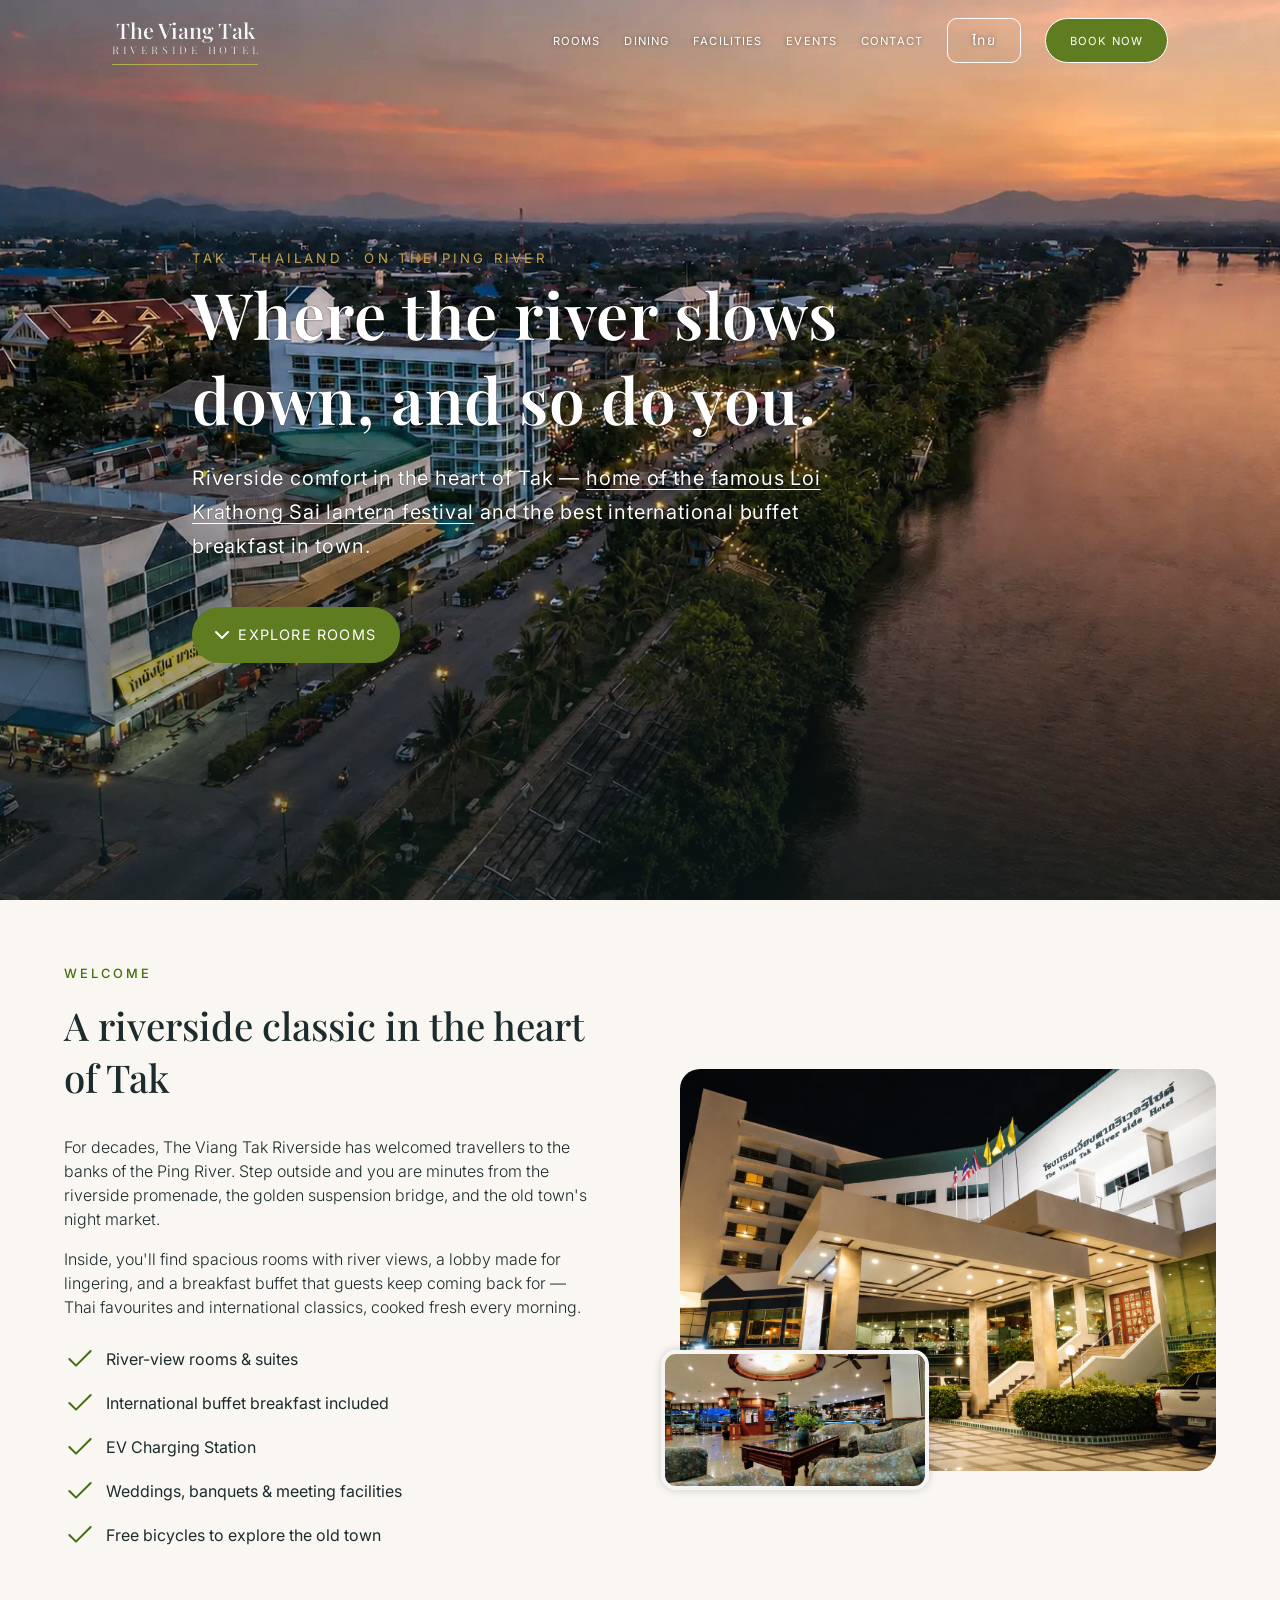
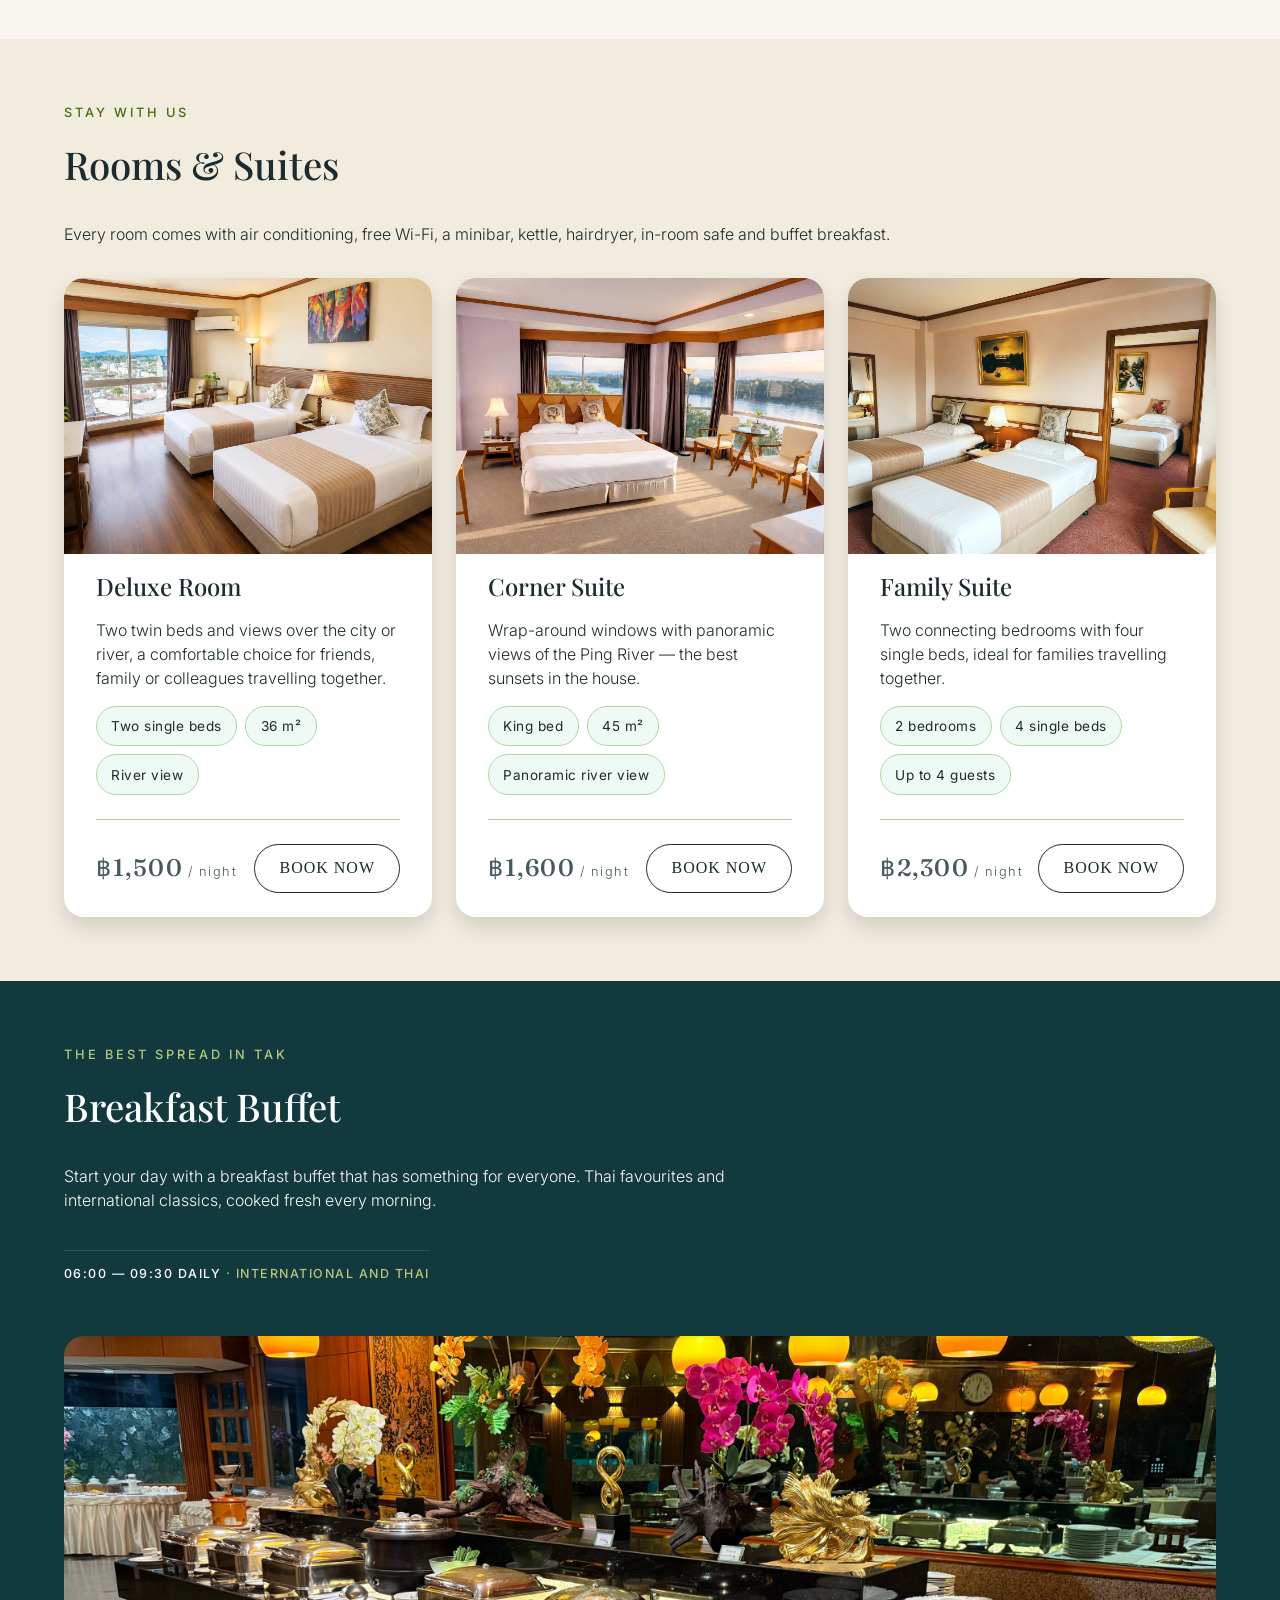
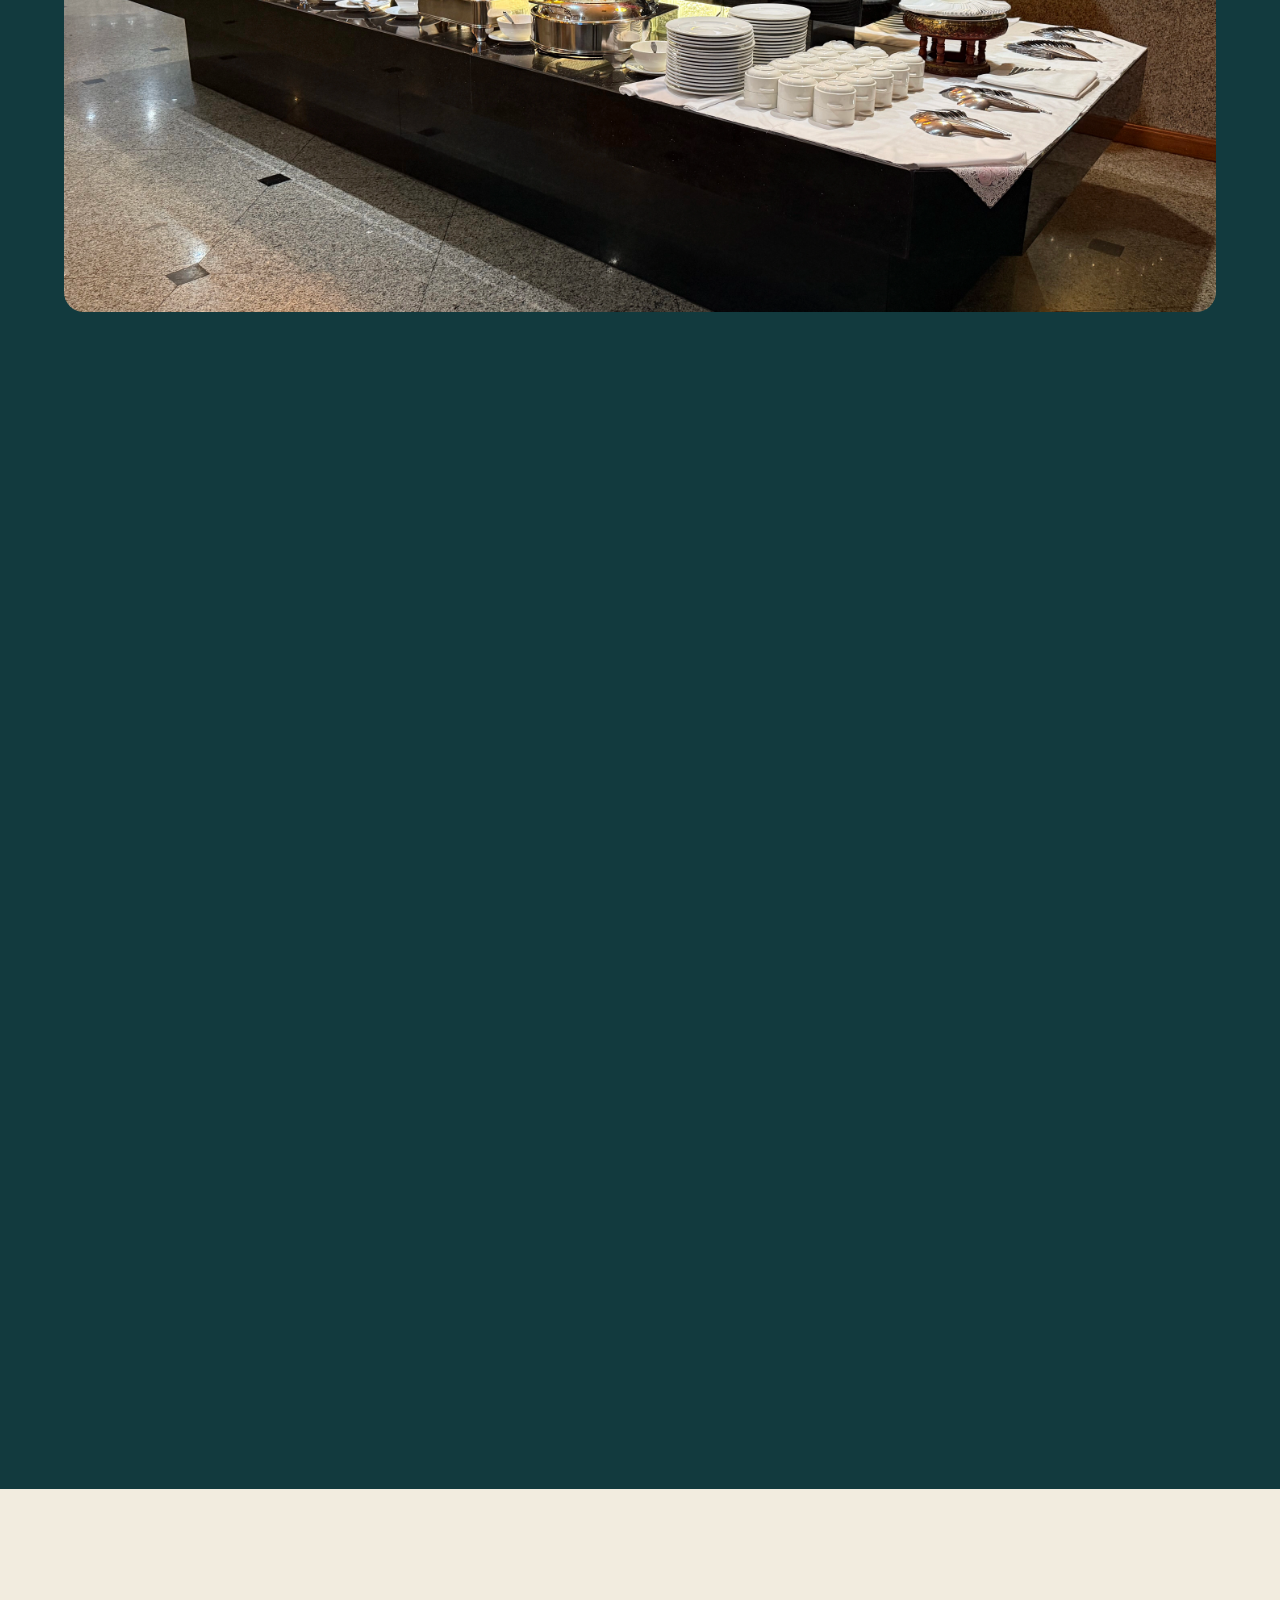
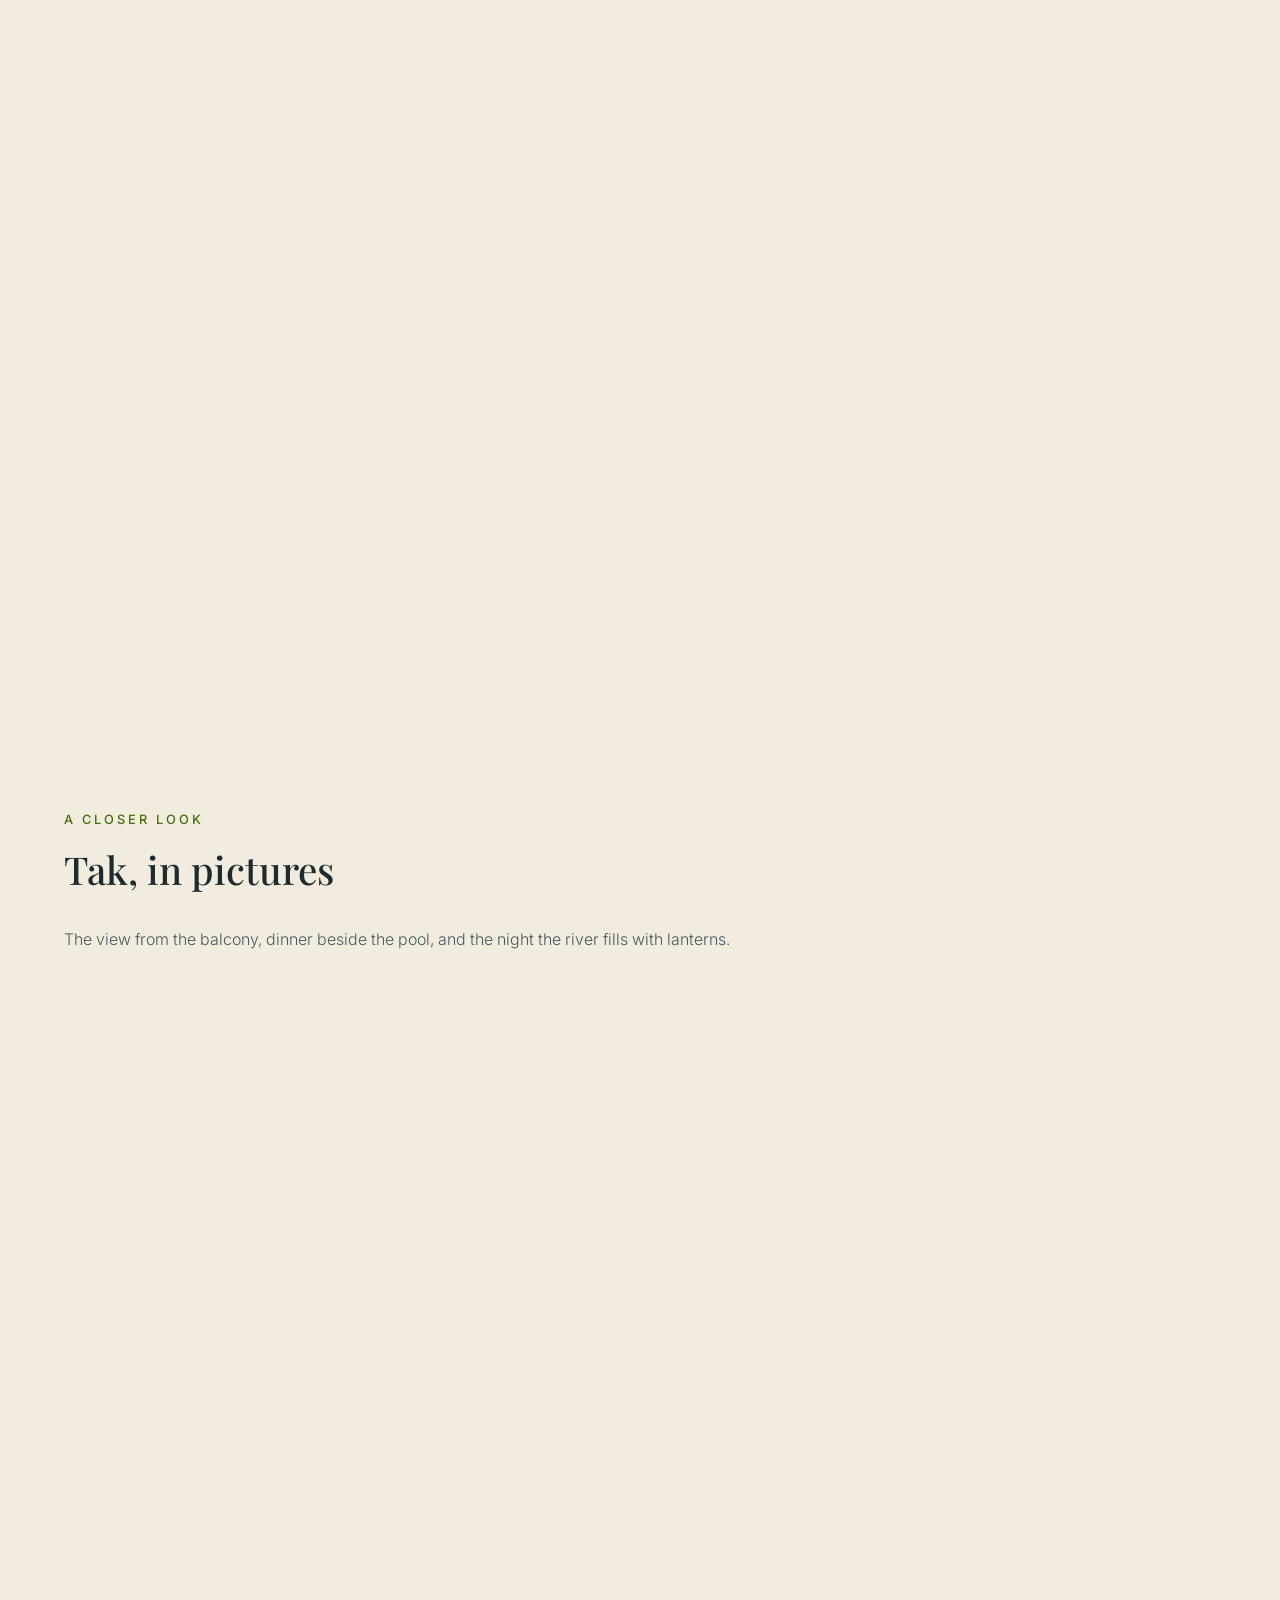
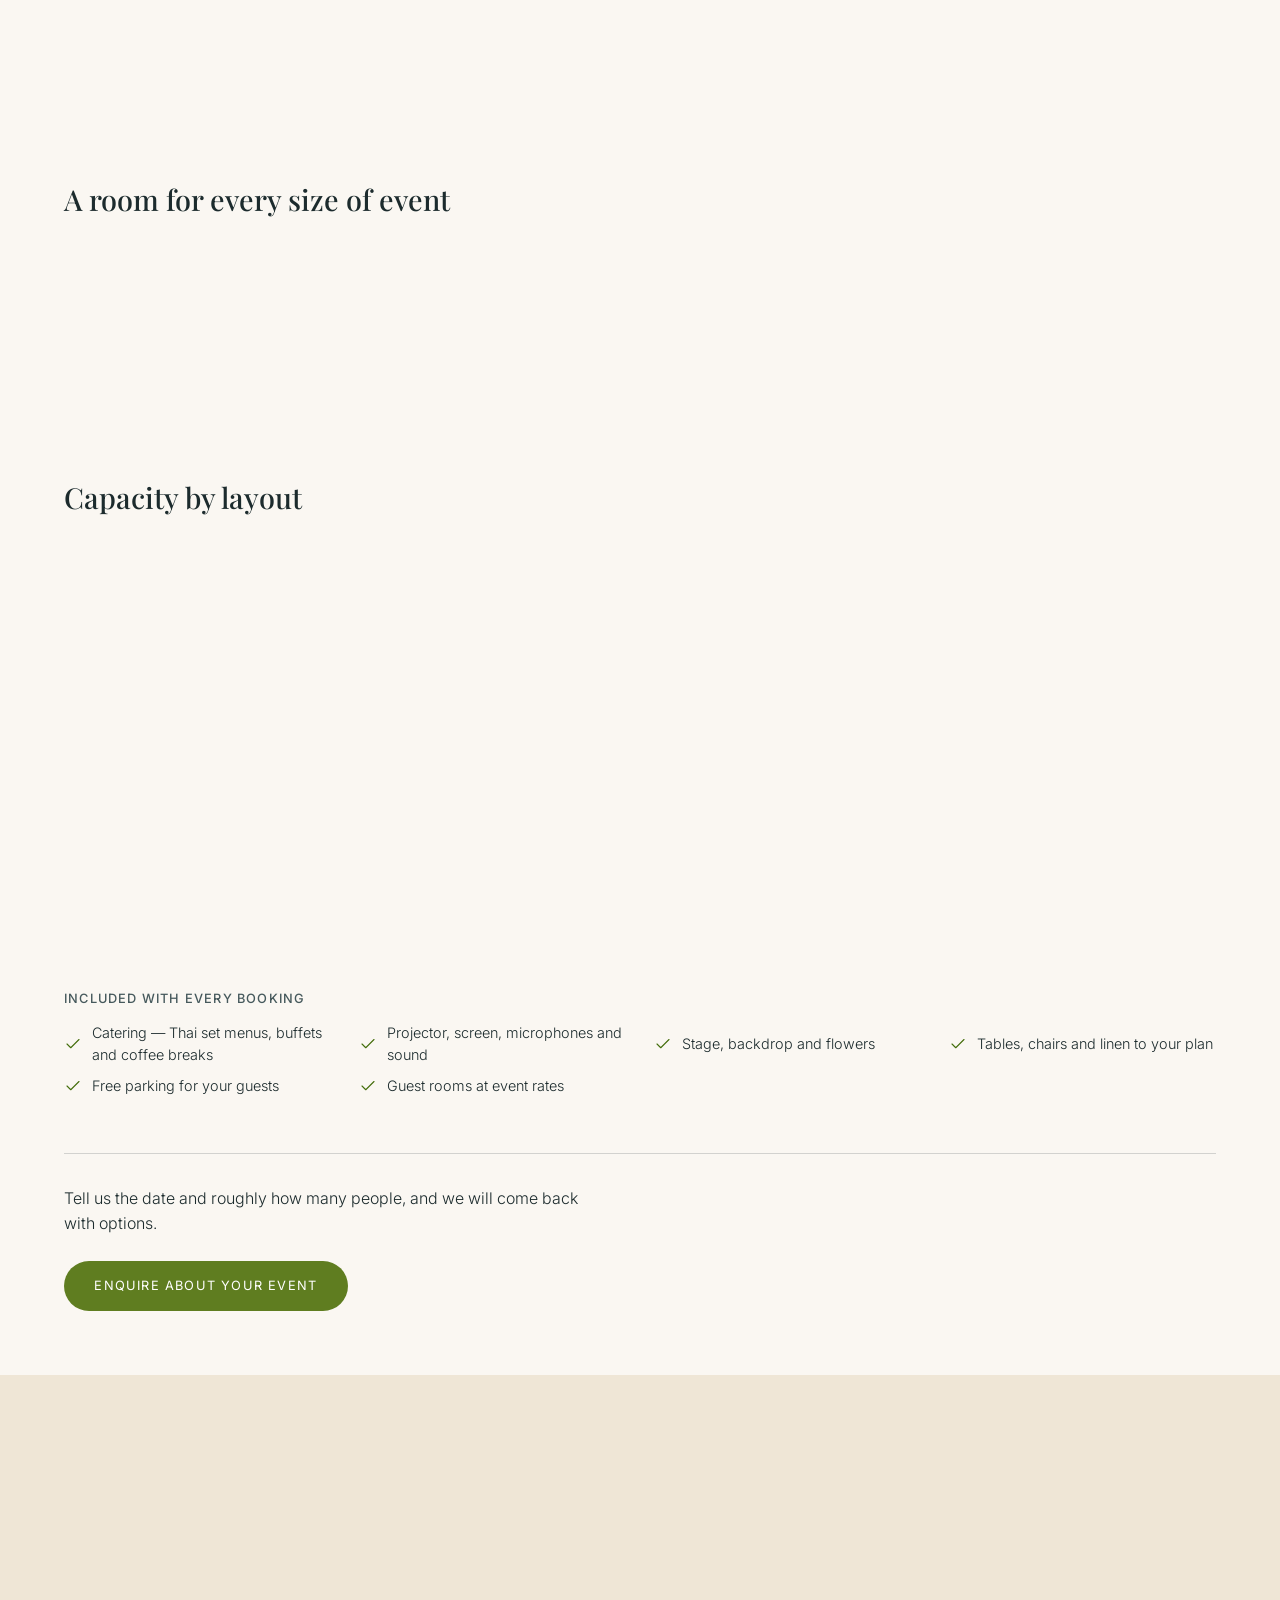
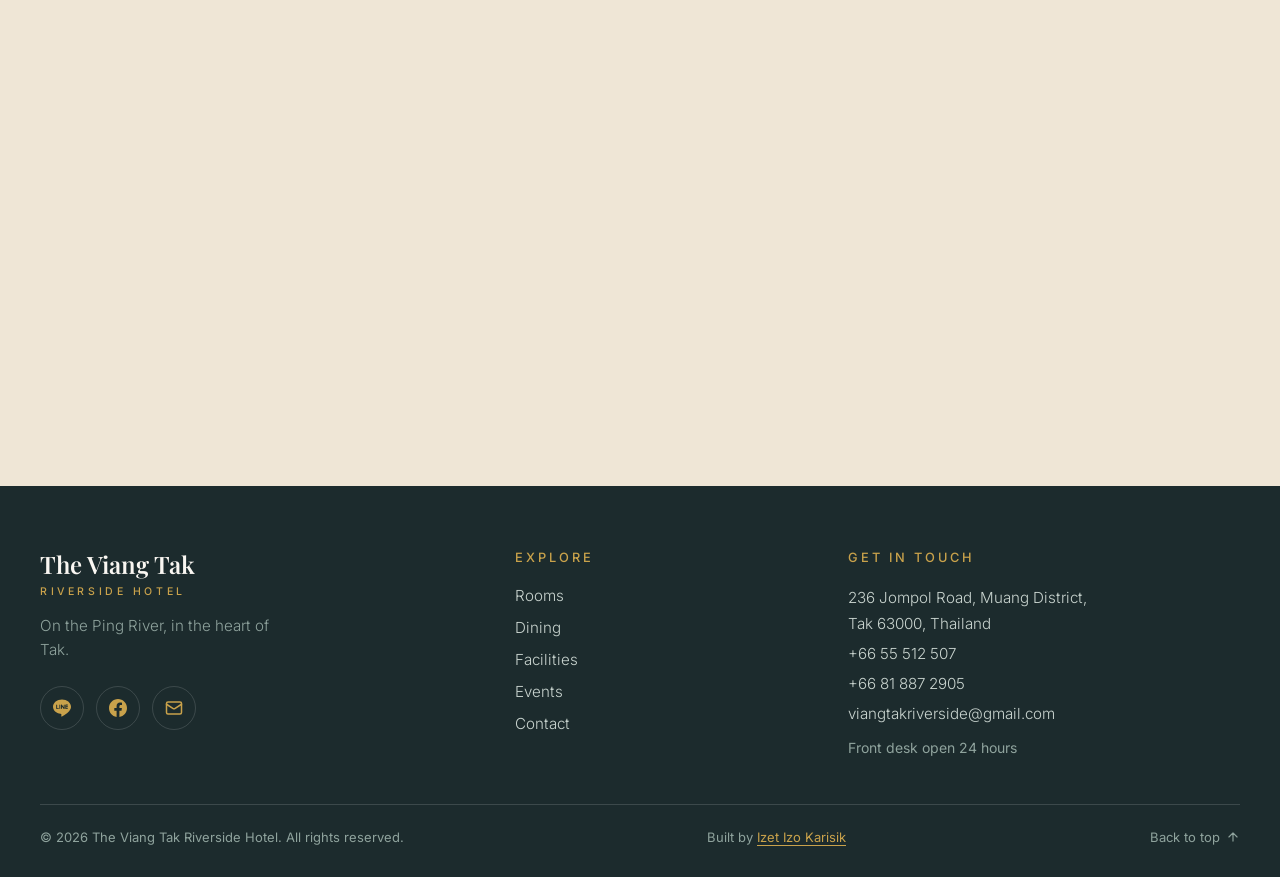
==== index.html @ 9947f605 "fix markup, address and copy issues found in the site audit Markup: drop the orphan </svg> and dupli" ====
<!DOCTYPE html>
<html lang="en">

<head>
    <meta charset="UTF-8">
    <meta name="viewport" content="width=device-width, initial-scale=1.0">
    <title>The ViangTak Riverside Hotel</title>
    <meta name="description"
        content="Stay at Viang Tak Riverside Hotel in the heart of Tak. Enjoy premium local hospitality, great facilities, and the best international breakfast buffet." />
    <meta property="og:type" content="website">
    <meta property="og:site_name" content="The Viang Tak Riverside Hotel">
    <meta property="og:title" content="The Viang Tak Riverside Hotel — Tak, Thailand">
    <meta property="og:description"
        content="Riverside comfort in the heart of Tak — home of the Loi Krathong Sai lantern festival and the best international buffet breakfast in town.">
    <meta property="og:url" content="https://viangtakriverside.com/">
    <meta property="og:image" content="https://viangtakriverside.com/assets/images/hero.jpg">
    <meta property="og:image:alt" content="The hotel and the Ping River at sunset">
    <meta property="og:locale" content="en_US">
    <meta property="og:locale:alternate" content="th_TH">
    <meta name="twitter:card" content="summary_large_image">

    <!-- This page and index-th.html are the same page in two languages.
         "canonical" says this exact URL is the one to index (not a
         duplicate), and the two "alternate hreflang" tags say where to
         find the other language, so someone searching in Thai gets
         offered the Thai page instead of this one. -->
    <link rel="canonical" href="https://viangtakriverside.com/">
    <link rel="alternate" hreflang="en" href="https://viangtakriverside.com/">
    <link rel="alternate" hreflang="th" href="https://viangtakriverside.com/index-th">
    <link rel="alternate" hreflang="x-default" href="https://viangtakriverside.com/">

    <link rel="stylesheet" href="styles.css?v=3" />
    <link rel="icon" href="assets/favicon.jpeg" type="image/jpeg">
    <script src="main.js?v=3" defer></script>
    <script src="gallery.js?v=3" defer></script>

    <!-- fonts -->
    <link rel="preconnect" href="https://fonts.googleapis.com">
    <link rel="preconnect" href="https://fonts.gstatic.com" crossorigin>
    <link
        href="https://fonts.googleapis.com/css2?family=Playfair+Display:ital,wght@0,400;0,500;0,600;0,700;1,400&family=Inter:wght@300;400;500;600&family=Fraunces:wght@400;500;600&family=Noto+Serif+Thai:wght@400;500;600;700&family=Noto+Sans+Thai:wght@300;400;500;600&display=swap"
        rel="stylesheet">
    <link rel="stylesheet" href="animation.css">
    <script>document.documentElement.classList.add('js');</script>

    <script type="application/ld+json">
    {
      "@context": "https://schema.org",
      "@type": "Hotel",
      "name": "The Viang Tak Riverside Hotel",
      "description": "Riverside hotel in the heart of Tak, on the Ping River.",
      "address": {
        "@type": "PostalAddress",
        "streetAddress": "236 Jompol Road",
        "addressLocality": "Muang District",
        "addressRegion": "Tak",
        "postalCode": "63000",
        "addressCountry": "TH"
      },
      "geo": {
        "@type": "GeoCoordinates",
        "latitude": 16.8723471,
        "longitude": 99.1230904
      },
      "telephone": "+66-55-512-507",
      "email": "viangtakriverside@gmail.com",
      "priceRange": "฿฿",
      "sameAs": [
        "https://www.facebook.com/viangtakriversidehotel"
      ]
    }
    </script>
</head>

<body>

    <a class="skip-link" id="top" href="#main">Skip to content</a>

    <header class="hotel-header">
        <a href="index.html" class="logo">
            <span class="brand-name">The Viang Tak</span>
            <span class="sub-brand-name">Riverside Hotel</span>
        </a>

        <div class="lang-sand">
            <a class="lang-toggle before" href="index-th.html">ไทย</a>
            <button class="nav-toggle" type="button" aria-label="Open menu" aria-expanded="false"
                aria-controls="primary-nav">
                <span class="bar"></span>
                <span class="bar"></span>
                <span class="bar"></span>
            </button>
        </div>

        <nav class="primary-nav" id="primary-nav">
            <ul>
                <li><a href="#rooms">Rooms</a></li>
                <li><a href="#dining">Dining</a></li>
                <li><a href="#facilities">Facilities</a></li>
                <li><a href="#events">Events</a></li>
                <li><a href="#contact">Contact</a></li>
                <li><a class="lang-toggle after" href="index-th.html">ไทย</a></li>
                <li><a class="book-btn" href="reservation.html">Book now</a></li>
            </ul>
        </nav>
    </header>



    <main id="main">

        <section class="hero-section">
            <img class="hero-img" src="./assets/images/hero.webp" fetchpriority="high"
                alt="Aerial view of The Viang Tak Riverside Hotel on the Ping River at sunset">
            <div class="hero-overlay"></div>
            <div class="hero-text">
                <p class="hero-kicker">Tak &middot; Thailand &middot; on the Ping River</p>
                <h1>Where the river slows down, and so do you.</h1>
                <p class="hero-paragraph">Riverside comfort in the heart of Tak — <a href="loykrathong.html" target="_blank">home of the famous Loi Krathong Sai
                    lantern festival</a> and the best international buffet breakfast in town.
                </p>
                <a class="explore-btn" href="#rooms"><svg xmlns="http://www.w3.org/2000/svg" width="24" height="24"
                        viewBox="0 0 24 24" fill="none" stroke="currentColor" stroke-width="2" stroke-linecap="round"
                        stroke-linejoin="round" class="lucide lucide-chevron-down">
                        <path d="m6 9 6 6 6-6" />
                    </svg>Explore rooms</a>
            </div>
        </section>

        <section class="welcome-section">
            <div class="container">
                <div class="sub-welcome-container">
                    <div class="welcome-text-container fade-up">
                        <p class="welcome-kicker">welcome</p>
                        <h2>A riverside classic in the heart of Tak</h2>
                        <p>For decades, The Viang Tak Riverside has welcomed travellers to the banks of the Ping River.
                            Step
                            outside
                            and you are minutes from the riverside promenade, the golden suspension bridge, and the old
                            town's
                            night
                            market.
                        </p>
                        <p>
                            Inside, you'll find spacious rooms with river views, a lobby made for lingering, and a
                            breakfast
                            buffet
                            that guests keep coming back for — Thai favourites and international classics, cooked fresh
                            every
                            morning.

                        </p>

                        <ul>
                            <li>River-view rooms &amp; suites</li>
                            <li>International buffet breakfast included</li>
                            <li>EV Charging Station</li>
                            <li>Weddings, banquets &amp; meeting facilities</li>
                            <li>Free bicycles to explore the old town</li>
                        </ul>
                    </div>
                    <div class="welcome-img-container">
                        <img loading="lazy" class="welcome-img fade-up fade-up--still" src="./assets/images/hotel/exterior/exterior-night.webp"
                            alt="hotel entrance at night" />
                        <img loading="lazy" class="welcome-float-img fade-up fade-up--still" src="./assets/images/hotel/lobby/lobby.webp"
                            alt="A picture of hotel lobby" />
                    </div>
                </div>
            </div>

        </section>

        <section class="room-card-section" id="rooms">
            <div class="container">

                <div class="room-section-text fade-up fade-up--sm">
                    <p class="room-kicker">stay with us</p>
                    <h2>Rooms &amp; Suites</h2>
                    <p>Every room comes with air conditioning, free Wi-Fi, a minibar, kettle, hairdryer, in-room safe
                        and buffet breakfast.</p>
                </div>

                <div class="room-grid fade-up-group">
                    <article class="room-card fade-up">

                        <div class="room-photo">
                            <img loading="lazy" src="./assets/images/hotel/rooms/twin-beds-elephant-view.webp"
                                alt="A deluxe twin bed room with riverview" />
                        </div>
                        <div class="room-body">
                            <h3>Deluxe Room</h3>
                            <p>Two twin beds and views over the city or river, a comfortable choice for friends, family
                                or colleagues travelling together.
                            </p>
                            <ul>
                                <li>Two single beds</li>
                                <li>36 m²</li>
                                <li>River view</li>
                            </ul>
                            <div class="room-foot">
                                <p class="room-price">฿1,500<span>/ night</span></p>
                                <a class="room-btn" href="reservation.html?room=deluxe-room">BOOK NOW</a>
                            </div>
                        </div>

                    </article>

                    <article class="room-card fade-up">
                        <div class="room-photo">
                            <img loading="lazy" src="./assets/images/hotel/rooms/king-bed-corner-view.webp"
                                alt="A corner suite room with 180 degrees wide riverview" />
                        </div>
                        <div class="room-body">
                            <h3>Corner Suite</h3>
                            <p>Wrap-around windows with panoramic views of the Ping River — the best sunsets in the
                                house.
                            </p>
                            <ul>
                                <li>King bed</li>
                                <li>45 m²</li>
                                <li>Panoramic river view</li>
                            </ul>
                            <div class="room-foot">
                                <p class="room-price">฿1,600<span>/ night</span></p>
                                <a class="room-btn" href="reservation.html?room=corner-suite">BOOK NOW</a>
                            </div>
                        </div>

                    </article>

                    <article class="room-card fade-up">
                        <div class="room-photo">
                            <img loading="lazy" src="./assets/images/hotel/rooms/family-room.webp"
                                alt="A family suite room with 2 bed rooms" />
                        </div>
                        <div class="room-body">
                            <h3>Family Suite</h3>
                            <p>Two connecting bedrooms with four single beds, ideal for families travelling together.
                            </p>
                            <ul>
                                <li>2 bedrooms</li>
                                <li>4 single beds</li>
                                <li>Up to 4 guests</li>
                            </ul>
                            <div class="room-foot">
                                <p class="room-price">฿2,300<span>/ night</span></p>
                                <a class="room-btn" href="reservation.html?room=family-suite">BOOK NOW</a>
                            </div>
                        </div>
                    </article>

                </div>

            </div>
        </section>

        <section class="dining-section" id="dining">
            <div class="container">

                <div class="dining-text fade-up">
                    <p class="kicker">The best spread in Tak</p>
                    <h2>Breakfast Buffet</h2>
                    <p class="breakfast-paragraph">Start your day with a breakfast buffet that has something for
                        everyone.
                        Thai favourites and international classics, cooked fresh every morning.</p>
                    <p class="breakfast-time"><span>06:00 — 09:30 daily</span> &middot; International and Thai</p>
                </div>

                <figure class="dining-hero-fig fade-up">
                    <img loading="lazy" class="dining-hero" src="./assets/images/breakfast-image/buffet-line.webp"
                        alt="The breakfast room set for the morning buffet" />
                </figure>

                <article class="zag zag-feature fade-up">
                    <div class="zag-media">
                        <img loading="lazy" src="./assets/images/breakfast-image/kaeng-mahae.webp"
                            alt="Kaeng Mahae, a seasonal curry from Tak, served in a clay pot" />
                    </div>
                    <div class="zag-body">
                        <p class="zag-kicker">only in Tak</p>
                        <h3>Kaeng Mahae</h3>
                        <p>A traditional Tak dish — pigeon peas simmered with pork and local greens
                            in a clear, light broth. Rarely found outside the province, and on our
                            buffet every morning, all year round.</p>
                    </div>
                </article>

                <p class="buffet-intro fade-up">Alongside it, the everyday favourites:</p>

                <ul class="buffet-grid fade-up">
                    <li class="buffet-item">
                        <img loading="lazy" src="./assets/images/breakfast-image/american.webp"
                            alt="A plated American breakfast with eggs and pastries" />
                        <h4>The international spread</h4>
                        <p>Eggs cooked to order, fresh bread, and the classics you would expect.</p>
                    </li>
                    <li class="buffet-item">
                        <img loading="lazy" src="./assets/images/breakfast-image/salad-bar.webp"
                            alt="Salad bar with fresh local vegetables and fruit" />
                        <h4>Fruit &amp; salad bar</h4>
                        <p>Crisp greens, cherry tomatoes, cucumber and sweet corn — dressings on the side, built how you
                            like it.</p>
                    </li>
                    <li class="buffet-item">
                        <img loading="lazy" src="./assets/images/breakfast-image/coffee-cup.webp"
                            alt="A cup of freshly brewed coffee" />
                        <h4>Coffee, all morning</h4>
                        <p>Coffee brewed fresh and topped up until the buffet closes, with hot milk,
                            honey and Ovaltine alongside.</p>
                    </li>
                </ul>

            </div>
        </section>

        <section class="facilities-section" id="facilities">
            <div class="container">
                <p class="facilities-kicker fade-up">
                    at your service
                </p>
                <h2 class="fade-up">Around the Hotel</h2>
                <ul class="facilities-grid fade-up fade-up--still">
                    <li>
                        <svg xmlns="http://www.w3.org/2000/svg" width="24" height="24" viewBox="0 0 24 24" fill="none"
                            stroke="currentColor" stroke-width="2" stroke-linecap="round" stroke-linejoin="round"
                            aria-hidden="true" focusable="false" class="lucide lucide-hand-heart">
                            <path d="M11 14h2a2 2 0 0 0 0-4h-3c-.6 0-1.1.2-1.4.6L3 16" />
                            <path
                                d="m14.45 13.39 5.05-4.694C20.196 8 21 6.85 21 5.75a2.75 2.75 0 0 0-4.797-1.837.276.276 0 0 1-.406 0A2.75 2.75 0 0 0 11 5.75c0 1.2.802 2.248 1.5 2.946L16 11.95" />
                            <path d="m2 15 6 6" />
                            <path
                                d="m7 20 1.6-1.4c.3-.4.8-.6 1.4-.6h4c1.1 0 2.1-.4 2.8-1.2l4.6-4.4a1 1 0 0 0-2.75-2.91" />
                        </svg>
                        <h3>Thai Massage</h3>
                        <p>
                            Traditional Thai massage, brought to your room — for unwinding after a long drive.
                        </p>
                    </li>
                    <li>
                        <svg xmlns="http://www.w3.org/2000/svg" width="24" height="24" viewBox="0 0 24 24" fill="none"
                            stroke="currentColor" stroke-width="2" stroke-linecap="round" stroke-linejoin="round"
                            aria-hidden="true" focusable="false" class="lucide lucide-utensils">
                            <path d="M3 2v7c0 1.1.9 2 2 2h4a2 2 0 0 0 2-2V2" />
                            <path d="M7 2v20" />
                            <path d="M21 15V2a5 5 0 0 0-5 5v6c0 1.1.9 2 2 2h3Zm0 0v7" />
                        </svg>
                        <h3>Rim Ping Terrace</h3>
                        <p>
                            Dine beside the pool with Thai favourites, refreshing drinks, and views of the Ping River.
                        </p>
                    </li>
                    <li>
                        <svg xmlns="http://www.w3.org/2000/svg" width="1em" height="1em" viewBox="0 0 512 512">
                            <path d="M0 0h512v512H0z" fill="none" />
                            <path fill="currentColor"
                                d="M468.479 361.5c-9.072-4.233-20.361-9.5-41.054-9.5s-31.983 5.268-41.053 9.5c-7.782 3.631-13.928 6.5-27.523 6.5s-19.739-2.868-27.52-6.5c-9.071-4.232-20.359-9.5-41.052-9.5s-31.981 5.269-41.051 9.5c-7.781 3.631-13.926 6.5-27.519 6.5s-19.737-2.868-27.517-6.5c-9.07-4.232-20.358-9.5-41.05-9.5s-31.981 5.269-41.051 9.5c-7.781 3.631-13.926 6.5-27.519 6.5s-19.738-2.868-27.519-6.5C47.981 357.269 36.692 352 16 352v32c13.593 0 19.738 2.868 27.519 6.5c9.07 4.232 20.359 9.5 41.051 9.5s31.981-5.269 41.051-9.5c7.781-3.631 13.926-6.5 27.519-6.5s19.737 2.868 27.517 6.5c9.07 4.232 20.358 9.5 41.05 9.5s31.981-5.269 41.051-9.5c7.781-3.631 13.927-6.5 27.519-6.5s19.739 2.868 27.52 6.5c9.071 4.232 20.359 9.5 41.052 9.5s31.983-5.268 41.054-9.5c7.781-3.631 13.928-6.5 27.522-6.5s19.741 2.868 27.521 6.5c9.072 4.233 20.361 9.5 41.054 9.5v-32c-13.594 0-19.741-2.868-27.521-6.5M427.425 448c-20.693 0-31.983 5.268-41.053 9.5c-7.782 3.631-13.928 6.5-27.523 6.5s-19.739-2.868-27.52-6.5c-9.071-4.232-20.359-9.5-41.052-9.5s-31.981 5.269-41.051 9.5c-7.781 3.631-13.926 6.5-27.519 6.5s-19.737-2.868-27.517-6.5c-9.07-4.232-20.358-9.5-41.05-9.5s-31.981 5.269-41.051 9.5c-7.781 3.631-13.926 6.5-27.519 6.5s-19.738-2.868-27.519-6.5C47.981 453.269 36.692 448 16 448v32c13.593 0 19.738 2.868 27.519 6.5c9.07 4.232 20.359 9.5 41.051 9.5s31.981-5.269 41.051-9.5c7.781-3.631 13.926-6.5 27.519-6.5s19.737 2.868 27.517 6.5c9.07 4.232 20.358 9.5 41.05 9.5s31.981-5.269 41.051-9.5c7.781-3.631 13.927-6.5 27.519-6.5s19.739 2.868 27.52 6.5c9.071 4.232 20.359 9.5 41.052 9.5s31.983-5.268 41.054-9.5c7.781-3.631 13.928-6.5 27.522-6.5s19.741 2.868 27.521 6.5c9.072 4.233 20.361 9.5 41.054 9.5v-32c-13.594 0-19.741-2.868-27.521-6.5c-9.072-4.232-20.361-9.5-41.054-9.5M248 272h144v56h32V115.878a47.8 47.8 0 0 1 8.446-27.193L482.417 16h-38.834l-37.507 54.556A79.67 79.67 0 0 0 392 115.878V160H248v-44.122a47.8 47.8 0 0 1 8.446-27.193L306.417 16h-38.834l-37.507 54.556A79.67 79.67 0 0 0 216 115.878V328h32Zm0-80h144v48H248Z" />
                        </svg>

                        <h3>Outdoor Pool</h3>
                        <p>
                            Take a refreshing swim on the terrace, with views across the Ping River and the suspension bridge.
                        </p>
                    </li>
                    <li>
                        <svg xmlns="http://www.w3.org/2000/svg" width="24" height="24" viewBox="0 0 24 24" fill="none"
                            stroke="currentColor" stroke-width="2" stroke-linecap="round" stroke-linejoin="round"
                            class="lucide lucide-martini">
                            <path d="M12 12 4.207 4.207A.707.707 0 0 1 4.707 3h14.586a.707.707 0 0 1 .5 1.207z" />
                            <path d="M12 12v10" />
                            <path d="M7 22h10" />
                        </svg>
                        <h3>
                            Marina Club
                        </h3>
                        <P>
                            Our late-night club with live music, DJs, and drinks into the early hours.
                        </P>
                    </li>

                    <li>
                        <svg xmlns="http://www.w3.org/2000/svg" width="24" height="24" viewBox="0 0 24 24" fill="none"
                            stroke="currentColor" stroke-width="2" stroke-linecap="round" stroke-linejoin="round"
                            class="lucide lucide-ev-charger">
                            <path d="M14 13h2a2 2 0 0 1 2 2v2a2 2 0 0 0 4 0v-6.998a2 2 0 0 0-.59-1.42L18 5" />
                            <path d="M14 21V5a2 2 0 0 0-2-2H5a2 2 0 0 0-2 2v16" />
                            <path d="M2 21h13" />
                            <path d="M3 7h11" />
                            <path d="m9 11-2 3h3l-2 3" />
                        </svg>
                        <h3>
                            EV Charging
                        </h3>
                        <p>
                            Convenient EV charging in the hotel car park — plug in overnight and start your journey fully charged.
                        </p>
                    </li>

                    <li>
                        <svg xmlns="http://www.w3.org/2000/svg" width="1em" height="1em" viewBox="0 0 24 24">
                            <path d="M0 0h24v24H0z" fill="none" />
                            <g fill="none" stroke="currentColor" stroke-linecap="round" stroke-width="1.5">
                                <path d="M8.07 10a7 7 0 1 1 6.05 5.945" />
                                <path d="M18.868 10c.335-1.31.025-2.982-.868-4" />
                                <path stroke-linejoin="round"
                                    d="m2 19.097l8.225-7.54M4.903 22l7.702-8.401m0 0c0-1.277-.928-2.245-2.38-2.042m2.38 2.042l2.02-2.204a1.43 1.43 0 0 0-2.02-2.02l-2.38 2.182" />
                            </g>
                        </svg>

                        <h3>
                            Snooker Club
                        </h3>
                        <P>
                           Full-size snooker tables with cues and chalk provided — perfect for a relaxed evening.
                        </P>
                    </li>
                    <li>
                        <svg xmlns="http://www.w3.org/2000/svg" width="24" height="24" viewBox="0 0 24 24" fill="none"
                            stroke="currentColor" stroke-width="2" stroke-linecap="round" stroke-linejoin="round"
                            aria-hidden="true" focusable="false" class="lucide lucide-clock">
                            <circle cx="12" cy="12" r="10" />
                            <path d="M12 6v6l4 2" />
                        </svg>
                        <h3>24-Hour Front Desk</h3>
                        <p>
                            Our team is available around the clock, ready to welcome you whenever you arrive.
                        </p>
                    </li>
                    <li>
                        <svg xmlns="http://www.w3.org/2000/svg" width="1.42em" height="1em" viewBox="0 0 34 24">
                            <path d="M0 0h34v24H0z" fill="none" />
                            <path fill="currentColor"
                                d="M27.627 22.074a4.935 4.935 0 0 1-4.926-4.925a4.92 4.92 0 0 1 2.378-4.208l.022-.012l1.626 4.543c.136.376.489.64.904.64a1 1 0 0 0 .327-.06l-.007.002a.96.96 0 0 0 .578-1.233l.002.007l-1.626-4.546c.215-.035.464-.057.717-.059h.003a4.935 4.935 0 0 1 4.926 4.925v.001a4.934 4.934 0 0 1-4.923 4.926h-.001zm-10.88-6.74l-3.124-6.263l8.186-.423zm-3.124.853a6.85 6.85 0 0 0-2.639-4.487l-.017-.012l.954-1.726l3.105 6.225zm-5.145 0l1.549-2.8a4.93 4.93 0 0 1 1.651 2.768l.005.032zM6.85 22.074a4.935 4.935 0 0 1-4.926-4.925a4.935 4.935 0 0 1 4.925-4.926c.536 0 1.051.086 1.533.245l-.035-.01l-2.337 4.231a.95.95 0 0 0 .016.956l-.002-.004c.17.285.476.472.826.473h4.828c-.47 2.274-2.456 3.959-4.835 3.96zm20.78-11.775h-.008q-.73.002-1.418.147l.045-.008l-3.134-8.758a.97.97 0 0 0-.645-.599l-.007-.002l-3.84-1.048a.96.96 0 0 0-1.178.668l-.002.007a.96.96 0 0 0 .666 1.176l.007.002l3.36.916l1.39 3.873l-10.174.525l-.379-.758h1.11a.956.956 0 0 0 .959-.959V5.48a.96.96 0 0 0-.96-.96h-5.52a.96.96 0 0 0-.96.96v.001a.956.956 0 0 0 .959.959h2.258l.72 1.44l-1.593 2.88a6.7 6.7 0 0 0-2.437-.456h-.001a6.856 6.856 0 0 0-6.85 6.845v.001A6.857 6.857 0 0 0 6.846 24a6.854 6.854 0 0 0 6.768-5.851l.004-.037h2.956a.96.96 0 0 0 .763-.377l.002-.002l6.433-8.499l.666 1.862c-2.192 1.171-3.659 3.442-3.662 6.055v.001a6.856 6.856 0 0 0 6.848 6.849a6.856 6.856 0 0 0 6.848-6.848a6.856 6.856 0 0 0-6.848-6.847z" />
                        </svg>

                        <h3>Free Bicycles</h3>
                        <p>
                            Explore Viang Tak at your own pace — follow the river to the bridge, temples, and local markets.
                        </p>
                    </li>
                    <li>
                        <svg xmlns="http://www.w3.org/2000/svg" width="24" height="24" viewBox="0 0 24 24" fill="none"
                            stroke="currentColor" stroke-width="2" stroke-linecap="round" stroke-linejoin="round"
                            aria-hidden="true" focusable="false" class="lucide lucide-wifi">
                            <path d="M12 20h.01" />
                            <path d="M2 8.82a15 15 0 0 1 20 0" />
                            <path d="M5 12.859a10 10 0 0 1 14 0" />
                            <path d="M8.5 16.429a5 5 0 0 1 7 0" />
                        </svg>
                        <h3>Free Wi-Fi &amp; Parking</h3>
                        <p>
                            Stay connected with complimentary Wi-Fi, enjoy convenient on-site parking, and 24-hour security staff throughout your stay.
                        </p>
                    </li>
                </ul>
            </div>
        </section>

        <section class="gallery-section" id="gallery">
            <div class="container">

                <div class="gallery-text">
                    <p class="gallery-kicker">A closer look</p>
                    <h2>Tak, in pictures</h2>
                    <p class="gallery-intro">The view from the balcony, dinner beside the pool, and the night
                        the river fills with lanterns.</p>
                </div>

                <div class="gallery-grid fade-up fade-up--still" data-gallery="hotel">

                    <button type="button" class="gallery-tile" data-span="opener">
                        <figure>
                            <img loading="lazy" src="./assets/images/gallery/gallery-sunset-balcony.webp"
                                alt="Sunset over the Ping River, seen from a hotel room balcony">
                            <figcaption>Sunset over the Ping, from your balcony</figcaption>
                        </figure>
                    </button>

                    <button type="button" class="gallery-tile">
                        <figure>
                            <img loading="lazy" src="./assets/images/gallery/gallery-dinner-dusk.webp"
                                alt="Dinner plates on a riverside terrace table as dusk falls">
                            <figcaption>Dinner served as the sky turns</figcaption>
                        </figure>
                    </button>

                    <button type="button" class="gallery-tile">
                        <figure>
                            <img loading="lazy" src="./assets/images/gallery/gallery-pool-evening.webp"
                                alt="The hotel pool, empty and quiet in the evening">
                            <figcaption>The pool, quiet after five</figcaption>
                        </figure>
                    </button>

                    <button type="button" class="gallery-tile">
                        <figure>
                            <img loading="lazy" src="./assets/images/gallery/gallery-snooker-table.webp"
                                alt="Snooker tables in the hotel's games room">
                            <figcaption>Snooker tables, ready for a game</figcaption>
                        </figure>
                    </button>

                    <button type="button" class="gallery-tile">
                        <figure>
                            <img loading="lazy" src="./assets/images/gallery/gallery-rimping-terrace.webp"
                                alt="Rim Ping Terrace restaurant, set with tables beside the river">
                            <figcaption>Rim Ping Terrace, open to the breeze</figcaption>
                        </figure>
                    </button>

                    <button type="button" class="gallery-tile">
                        <figure>
                            <img loading="lazy" src="./assets/images/gallery/gallery-fried-fish.webp"
                                alt="A whole fried river fish, topped with crispy herbs">
                            <figcaption>Whole fried river fish, crisp with herbs</figcaption>
                        </figure>
                    </button>

                    <button type="button" class="gallery-tile">
                        <figure>
                            <img loading="lazy" src="./assets/images/gallery/gallery-night-market.webp"
                                alt="An aerial view of the riverside night market, lit up after dark">
                            <figcaption>The night market, a five-minute walk</figcaption>
                        </figure>
                    </button>

                    <button type="button" class="gallery-tile">
                        <figure>
                            <img loading="lazy" src="./assets/images/gallery/pedestrian-bridge-sunset.webp"
                                alt="A pedestrian suspension bridge over the Ping River at sunset">
                            <figcaption>The suspension bridge, a walk along the river</figcaption>
                        </figure>
                    </button>

                    <button type="button" class="gallery-tile">
                        <figure>
                            <img loading="lazy" src="./assets/images/gallery/gallery-hotel-entrance.webp"
                                alt="The hotel entrance on Jompol Road, with cars parked outside">
                            <figcaption>Right on Jompol Road, parking at the door</figcaption>
                        </figure>
                    </button>

                    <button type="button" class="gallery-tile">
                        <figure>
                            <img loading="lazy" src="./assets/images/gallery/gallery-marina-club.webp"
                                alt="Marina Club, the hotel's own nightclub, lit up and full of dancing guests">
                            <figcaption>Marina Club, our nightclub on site</figcaption>
                        </figure>
                    </button>

                    <button type="button" class="gallery-tile">
                        <figure>
                            <img loading="lazy" src="./assets/images/gallery/gallery-loikrathong-stage.webp"
                                alt="Dancers performing on a riverside stage during Loi Krathong Sai, with lanterns on the water">
                            <figcaption>Loi Krathong Sai, every November on the Ping</figcaption>
                        </figure>
                    </button>

                    <button type="button" class="gallery-tile" data-span="closer">
                        <figure>
                            <img loading="lazy" src="./assets/images/gallery/gallery-loikrathong-lanterns.webp"
                                alt="A decorated krathong float surrounded by hundreds of floating lanterns at night">
                            <figcaption>A thousand lanterns, ten minutes from your room</figcaption>
                        </figure>
                    </button>

                </div>
            </div>
        </section>

        <section class="event-section" id="events">
            <div class="container">
                <div class="event-text fade-up">
                    <p class="event-kicker">Weddings, banquets &amp; seminars</p>
                    <h2>The Grand Ballroom</h2>
                    <p class="event-intro">
                        Organise an event with our professional team. We handle weddings, banquets and seminars in four
                        rooms, from a small meeting to a full ballroom reception.
                    </p>
                </div>
                <div class="event-grid">
                    <div class="event-straight">
                        <img loading="lazy" src="./assets/images/hotel/event/wedding-straight.webp"
                            alt="The Grand Ballroom at the hotel" />
                    </div>
                    <div class="event-side">
                        <img loading="lazy" src="./assets/images/hotel/event/wedding-side.webp"
                            alt="A picture of the grand Ballroom from a side" />
                    </div>
                    <div class="seminar">
                        <img loading="lazy" src="./assets/images/hotel/event/seminar.webp"
                            alt="A seminar room set up for a meeting" />
                    </div>
                    <div class="event-white">
                        <img loading="lazy" src="./assets/images/hotel/event/wedding-white-background.webp"
                            alt="A stage background with white and pink floral decorations" />
                    </div>
                    <div class="event-close">
                        <img loading="lazy" src="./assets/images/hotel/event/wedding-back.webp"
                            alt="A close-up of the grand ballroom" />
                    </div>
                </div>

                <div class="under-img-sec">
                    <h3 class="event-subhead">A room for every size of event</h3>

                    <ul class="venue-list fade-up">
                        <li class="venue">
                            <h4><span lang="th">เวียงปิง</span> Viang Ping</h4>
                            <p>The grand ballroom — full wedding receptions, gala dinners and
                                conferences, with a stage, chandeliers and room for a dance floor.</p>
                        </li>
                        <li class="venue">
                            <h4><span lang="th">เวียงวัง</span> Viang Wang</h4>
                            <p>A mid-size hall for engagement parties, company dinners and
                                training days that need space without the full ballroom.</p>
                        </li>
                        <li class="venue">
                            <h4><span lang="th">จอมพล</span> Jompol</h4>
                            <p>A meeting room for seminars, workshops and board meetings —
                                classroom rows or a single long table.</p>
                        </li>
                        <li class="venue">
                            <h4><span lang="th">เชียงทอง</span> Chiang Thong</h4>
                            <p>Our smallest room, for interviews, small meetings and private
                                family lunches.</p>
                        </li>
                    </ul>

                    <h3 class="event-subhead">Capacity by layout</h3>

                    <!--
                        The table lives inside a scrolling box. On a narrow phone a wide
                        table would otherwise stretch the whole page and make the entire
                        site slide sideways, header and all. overflow-x on this wrapper
                        keeps that movement inside the box.
                          role="region" + aria-labelledby   give the box a name so a screen
                                                            reader announces it as its own area
                          tabindex="0"                      puts the box in the tab order, which
                                                            is what lets a keyboard scroll it
                    -->
                    <div class="capacity-wrap" role="region" aria-labelledby="capacity-caption" tabindex="0">
                        <table class="capacity-table fade-up fade-up--still">
                            <caption id="capacity-caption">
                                The most guests each room holds, depending on how we set it up.
                            </caption>

                            <thead>
                                <tr>
                                    <!--
                                        The top-left corner is empty because it is not a heading
                                        for anything, so it stays a plain td. Making it a th would
                                        have a screen reader announce an empty heading.
                                    -->
                                    <td class="capacity-corner"></td>
                                    <th scope="col">Viang Ping</th>
                                    <th scope="col">Viang Wang</th>
                                    <th scope="col">Jompol</th>
                                    <th scope="col">Chiang Thong</th>
                                </tr>
                            </thead>

                            <tbody>
                                <!--
                                    Each row opens with th scope="row". That pairing, scope="col"
                                    up in the head and scope="row" here, is what makes a screen
                                    reader read a lone number as "Viang Ping, Theatre, 400"
                                    instead of reading out a bare "400".
                                -->
                                <tr>
                                    <th scope="row">Theatre</th>
                                    <td>400</td>
                                    <td>300</td>
                                    <td>150</td>
                                    <td>50</td>
                                </tr>
                                <tr>
                                    <th scope="row">Classroom</th>
                                    <td>200</td>
                                    <td>120</td>
                                    <td>80</td>
                                    <td>40</td>
                                </tr>
                                <tr>
                                    <th scope="row">U-shape</th>
                                    <td>150</td>
                                    <td>100</td>
                                    <td>70</td>
                                    <td>30</td>
                                </tr>
                                <tr>
                                    <th scope="row">Boardroom</th>
                                    <td>100</td>
                                    <td>70</td>
                                    <td>50</td>
                                    <td>20</td>
                                </tr>
                                <tr>
                                    <th scope="row">Cocktail</th>
                                    <td>300</td>
                                    <td>200</td>
                                    <td>120</td>
                                    <td>45</td>
                                </tr>
                                <tr>
                                    <th scope="row">Buffet</th>
                                    <td>250</td>
                                    <td>150</td>
                                    <td>100</td>
                                    <td>40</td>
                                </tr>
                                <tr>
                                    <th scope="row">Gala dinner</th>
                                    <td>180</td>
                                    <td>100</td>
                                    <td>80</td>
                                    <td>30</td>
                                </tr>
                            </tbody>
                        </table>
                    </div>

                    <p class="event-includes-label">Included with every booking</p>

                    <ul class="included-list included-list--compact">
                        <li>Catering — Thai set menus, buffets and coffee breaks</li>
                        <li>Projector, screen, microphones and sound</li>
                        <li>Stage, backdrop and flowers</li>
                        <li>Tables, chairs and linen to your plan</li>
                        <li>Free parking for your guests</li>
                        <li>Guest rooms at event rates</li>
                    </ul>

                    <div class="event-cta">
                        <p>Tell us the date and roughly how many people, and we will come back
                            with options.</p>
                        <a class="event-btn" href="#contact">Enquire about your event</a>
                    </div>
                </div>
            </div>
        </section>

        <section class="contact-section" id="contact">
            <div class="container">
                <div class="contact-grid fade-up">
                    <div class="contact-detail">
                        <p class="contact-kicker">Find us</p>
                        <h2>Contact &amp; Location</h2>
                        <ul>
                            <li>
                                <p class="sub-contact-kicker">Address</p>
                                <p class="sub-contact-detail">
                                    236 Jompol Road, Muang District,
                                    Tak 63000, Thailand
                                </p>
                            </li>
                            <li>
                                <p class="sub-contact-kicker">Phone</p>
                                <p class="sub-contact-detail">
                                    <a href="tel:+6655512507">+66 55 512 507</a> &middot;
                                    <a href="tel:+66818872905">+66 81 887 2905</a>
                                </p>
                            </li>
                            <li>
                                <p class="sub-contact-kicker">Email</p>
                                <p class="sub-contact-detail">
                                    <a href="mailto:viangtakriverside@gmail.com">viangtakriverside@gmail.com</a>
                                </p>
                            </li>
                            <li>
                                <p class="sub-contact-kicker">Message us</p>
                                <div class="channel-buttons">

                                    <button class="btn-channel btn-line js-line-qr" type="button"
                                        aria-haspopup="dialog">
                                        <svg viewBox="0 0 24 24" fill="currentColor" aria-hidden="true"
                                            focusable="false">
                                            <path
                                                d="M24 10.3C24 5 18.6.7 12 .7S0 5 0 10.3c0 4.8 4.3 8.8 10 9.5.4.1.9.3 1.1.6.2.3.1.7.1 1l-.2 1.1c0 .3-.2 1.3 1 .7 1.3-.5 7-4.1 9.5-7 1.7-1.9 2.5-3.8 2.5-5.9zM7.3 13.4H4.9a.6.6 0 0 1-.6-.6V8a.6.6 0 0 1 1.2 0v4.2h1.8a.6.6 0 0 1 0 1.2zm2.4-.6a.6.6 0 0 1-1.2 0V8a.6.6 0 0 1 1.2 0zm5.8 0a.6.6 0 0 1-.4.6h-.2a.6.6 0 0 1-.5-.2l-2.5-3.3v2.9a.6.6 0 0 1-1.2 0V8a.6.6 0 0 1 .4-.6h.2c.2 0 .4.1.5.2l2.5 3.4V8a.6.6 0 0 1 1.2 0zm3.9-3a.6.6 0 0 1 0 1.2h-1.8v1.2h1.8a.6.6 0 0 1 0 1.2h-2.4a.6.6 0 0 1-.6-.6V8a.6.6 0 0 1 .6-.6h2.4a.6.6 0 0 1 0 1.2h-1.8v1.2z" />
                                        </svg>
                                        LINE
                                    </button>

                                    <a class="btn-channel btn-facebook"
                                        href="https://www.facebook.com/viangtakriversidehotel" target="_blank"
                                        rel="noopener">
                                        <svg viewBox="0 0 24 24" fill="currentColor" aria-hidden="true"
                                            focusable="false">
                                            <path
                                                d="M24 12.07C24 5.4 18.63 0 12 0S0 5.4 0 12.07C0 18.1 4.39 23.1 10.13 24v-8.44H7.08v-3.49h3.05V9.41c0-3.02 1.79-4.69 4.53-4.69 1.31 0 2.68.24 2.68.24v2.97h-1.51c-1.49 0-1.96.93-1.96 1.89v2.25h3.33l-.53 3.49h-2.8V24C19.61 23.1 24 18.1 24 12.07z" />
                                        </svg>
                                        Facebook
                                    </a>

                                </div>
                            </li>
                            <li>
                                <p class="sub-contact-kicker">Front desk</p>
                                <p class="sub-contact-detail">
                                    Open 24 hours &middot; English and Thai spoken
                                </p>
                            </li>
                        </ul>

                        <a class="google-map-btn"
                            href="https://www.google.com/maps/place/Viang+Tak+Riverside+Hotel/@16.8723522,99.1205155,17z/data=!3m1!4b1!4m9!3m8!1s0x30ddd995613bc8f5:0x1c77719d6469e158!5m2!4m1!1i2!8m2!3d16.8723471!4d99.1230904!16s%2Fg%2F1tf04t0m"
                            target="_blank" rel="noopener">
                            <svg xmlns="http://www.w3.org/2000/svg" width="24" height="24" viewBox="0 0 24 24"
                                fill="none" stroke="currentColor" stroke-width="2" stroke-linecap="round"
                                stroke-linejoin="round" aria-hidden="true" focusable="false"
                                class="lucide lucide-map-pin">
                                <path
                                    d="M20 10c0 4.993-5.539 10.193-7.399 11.799a1 1 0 0 1-1.202 0C9.539 20.193 4 14.993 4 10a8 8 0 0 1 16 0" />
                                <circle cx="12" cy="10" r="3" />
                            </svg>
                            Open in Google Maps
                        </a>
                    </div>

                    <div class="google-map">
                        <iframe
                            src="https://www.google.com/maps/embed?pb=!1m18!1m12!1m3!1d3818.071601467694!2d99.12051547492187!3d16.872352217438426!2m3!1f0!2f0!3f0!3m2!1i1024!2i768!4f13.1!3m3!1m2!1s0x30ddd995613bc8f5%3A0x1c77719d6469e158!2sViang%20Tak%20Riverside%20Hotel!5e0!3m2!1sen!2sth!4v1788681970036!5m2!1sen!2sth"
                            title="Map showing The Viang Tak Riverside Hotel, Jompol Road, Tak" width="600"
                            height="450" loading="lazy" referrerpolicy="no-referrer-when-downgrade" allowfullscreen>
                        </iframe>
                    </div>
                </div>
            </div>
        </section>
    </main>


    <footer class="site-footer">
        <div class="footer-inner">

            <div class="footer-brand">
                <p class="footer-wordmark">The Viang Tak</p>
                <p class="footer-wordmark-sub">Riverside Hotel</p>
                <p class="footer-tagline">On the Ping River, in the heart of Tak.</p>

                <ul class="footer-social">
                    <li>
                        <button class="js-line-qr" type="button" aria-haspopup="dialog"
                            aria-label="Show the LINE QR code">
                            <svg viewBox="0 0 24 24" fill="currentColor" aria-hidden="true" focusable="false">
                                <path
                                    d="M24 10.3C24 5 18.6.7 12 .7S0 5 0 10.3c0 4.8 4.3 8.8 10 9.5.4.1.9.3 1.1.6.2.3.1.7.1 1l-.2 1.1c0 .3-.2 1.3 1 .7 1.3-.5 7-4.1 9.5-7 1.7-1.9 2.5-3.8 2.5-5.9zM7.3 13.4H4.9a.6.6 0 0 1-.6-.6V8a.6.6 0 0 1 1.2 0v4.2h1.8a.6.6 0 0 1 0 1.2zm2.4-.6a.6.6 0 0 1-1.2 0V8a.6.6 0 0 1 1.2 0zm5.8 0a.6.6 0 0 1-.4.6h-.2a.6.6 0 0 1-.5-.2l-2.5-3.3v2.9a.6.6 0 0 1-1.2 0V8a.6.6 0 0 1 .4-.6h.2c.2 0 .4.1.5.2l2.5 3.4V8a.6.6 0 0 1 1.2 0zm3.9-3a.6.6 0 0 1 0 1.2h-1.8v1.2h1.8a.6.6 0 0 1 0 1.2h-2.4a.6.6 0 0 1-.6-.6V8a.6.6 0 0 1 .6-.6h2.4a.6.6 0 0 1 0 1.2h-1.8v1.2z" />
                            </svg>
                        </button>
                    </li>
                    <li>
                        <a href="https://www.facebook.com/viangtakriversidehotel" target="_blank" rel="noopener"
                            aria-label="The Viang Tak Riverside Hotel on Facebook">
                            <svg viewBox="0 0 24 24" fill="currentColor" aria-hidden="true" focusable="false">
                                <path
                                    d="M24 12.07C24 5.4 18.63 0 12 0S0 5.4 0 12.07C0 18.1 4.39 23.1 10.13 24v-8.44H7.08v-3.49h3.05V9.41c0-3.02 1.79-4.69 4.53-4.69 1.31 0 2.68.24 2.68.24v2.97h-1.51c-1.49 0-1.96.93-1.96 1.89v2.25h3.33l-.53 3.49h-2.8V24C19.61 23.1 24 18.1 24 12.07z" />
                            </svg>
                        </a>
                    </li>
                    <li>
                        <a href="mailto:viangtakriverside@gmail.com" aria-label="Email the hotel">
                            <svg viewBox="0 0 24 24" fill="none" stroke="currentColor" stroke-width="2"
                                stroke-linecap="round" stroke-linejoin="round" aria-hidden="true" focusable="false">
                                <rect x="2" y="4" width="20" height="16" rx="2" />
                                <path d="m22 7-8.97 5.7a1.94 1.94 0 0 1-2.06 0L2 7" />
                            </svg>
                        </a>
                    </li>
                </ul>
            </div>

            <nav class="footer-nav" aria-label="Footer">
                <h2 class="footer-heading">Explore</h2>
                <ul>
                    <li><a href="#rooms">Rooms</a></li>
                    <li><a href="#dining">Dining</a></li>
                    <li><a href="#facilities">Facilities</a></li>
                    <li><a href="#events">Events</a></li>
                    <li><a href="#contact">Contact</a></li>
                </ul>
            </nav>

            <div class="footer-contact">
                <h2 class="footer-heading">Get in touch</h2>
                <address>
                    236 Jompol Road, Muang District,<br>
                    Tak 63000, Thailand
                    <a href="tel:+6655512507">+66 55 512 507</a>
                    <a href="tel:+66818872905">+66 81 887 2905</a>
                    <a href="mailto:viangtakriverside@gmail.com">viangtakriverside@gmail.com</a>
                </address>
                <p class="footer-note">Front desk open 24 hours</p>
            </div>

        </div>

        <div class="footer-bottom">
            <p class="footer-copyright">&copy; 2026 The Viang Tak Riverside Hotel. All rights reserved.</p>
            <p class="footer-credit">
                Built by <a href="https://github.com/IzetIzoKarisik" target="_blank" rel="noopener">Izet Izo
                    Karisik</a>
            </p>
            <a class="footer-top" href="#top">
                Back to top
                <svg viewBox="0 0 24 24" fill="none" stroke="currentColor" stroke-width="2" stroke-linecap="round"
                    stroke-linejoin="round" aria-hidden="true" focusable="false">
                    <path d="M12 19V5M5 12l7-7 7 7" />
                </svg>
            </a>
        </div>
    </footer>


    <dialog id="line-modal" aria-labelledby="line-modal-title">
        <h2 id="line-modal-title">Message us on LINE</h2>
        <img src="./assets/images/line-qr.png" alt="LINE QR code for The Viang Tak Riverside Hotel" width="220"
            height="220">
        <p>Scan with your LINE app to message the front desk.</p>
        <button class="modal-close" type="button">Close</button>
    </dialog>

    <dialog class="gallery-modal" id="gallery-modal" aria-labelledby="gallery-modal-caption">
        <button class="gallery-modal-close" type="button" aria-label="Close">&times;</button>
        <button class="gallery-modal-prev" type="button" aria-label="Previous photo">&lsaquo;</button>
        <img id="gallery-modal-img" alt="">
        <button class="gallery-modal-next" type="button" aria-label="Next photo">&rsaquo;</button>
        <p class="gallery-modal-caption" id="gallery-modal-caption"></p>
    </dialog>


    <script src="fade-up.js"></script>
</body>

</html>
---- styles.css ----
/* =========================================================
   The Viang Tak Riverside Hotel
   ========================================================= */

*,
*::before,
*::after {
    box-sizing: border-box;
}

html,
body {
    margin: 0;
    padding: 0;
}

html {
    scroll-padding-top: 5rem;
    /* scroll-behavior: smooth; Use JS to controll the scroll instead*/
}


/* ========== TOKENS ========== */

:root {
    --cream: #faf7f2;
    --sand: #f2ecdf;
    --white: #ffffff;
    --ink: #1c2b2d;
    --ink-soft: #46595c;
    --teal: #0e4f55;
    --teal-deep: #123a3e;

    --green: #5f7d20;
    --deep-green: #446e0c;
    --sage: #b7c77a;
    --gold: #c9a24b;

    --line-green: #05913f;
    --facebook-blue: #0b5fcc;



    --font-heading: "Playfair Display", "Noto Serif Thai", Georgia, serif;
    --font-body: "Inter", "Noto Sans Thai", sans-serif;
    --font-price: "Fraunces", "Playfair Display", Georgia, serif;
}


/* ========== SCROLLBAR ========== */

::-webkit-scrollbar {
    width: 5px;
}

::-webkit-scrollbar-track {
    background: var(--cream);
}

::-webkit-scrollbar-thumb {
    background: #87764b;
    border-radius: 5px;
}

@media (hover: hover) {
    ::-webkit-scrollbar-thumb:hover {
        background: var(--gold);
    }
}

::-webkit-scrollbar-thumb:active {
    background: var(--gold);
}


/* ========== GLOBAL FOCUS ========== */

:focus-visible {
    outline: 2px solid var(--gold);
    outline-offset: 3px;
}



/* ======= Reservation page ======= */
#reserve-page {
    background-color: var(--sand);
}

#reserve-page .hotel-header {
    background-color: var(--cream);
    position: static;
}

#reserve-page .container {
    padding-top: 2rem;
}

#reserve-page .logo .brand-name {
    color: var(--green);
}

#reserve-page .logo .sub-brand-name {
    color: var(--teal);
}

#reserve-page .back-to-room {
    display: inline-flex;
    align-items: center;
    gap: .5rem;
    font-size: large;
    text-decoration: none;
    color: var(--ink);
}

#reserve-page .reserve-text-p {
    font-family: var(--font-body);
    color: var(--ink);
    font-weight: 300;
    line-height: 1.5;

}

#reserve-page .form-container {
    padding: 3rem;
    background-color: var(--white);
    box-shadow: 5px 5px 7px rgba(0, 0, 0, 0.1), -5px -5px 7px rgba(0, 0, 0, 0.1);
    border-radius: 20px;
}

#reserve-page .form-container ul {
    list-style: none;
    margin: 0;
    padding: 2rem 0 0 0;
    display: grid;
    grid-template-columns: repeat(auto-fit, minmax(250px, 1fr));
    gap: 1.5rem;
}

#reserve-page .form-container ul .room-price span {
    font-family: var(--font-body);
    font-weight: 300;
    font-size: .8rem;
    color: var(--ink-soft);
    margin-left: .3rem;
}


.guests-select-sec {
    display: flex;
    flex-wrap: wrap;
    justify-content: space-between;
    gap: 1rem;
    margin: 2rem 0 2rem 0;

    background-color: var(--cream);
    border-radius: 20px;
    padding: 1.5rem 1.5rem;
}

.guests-select-text {
    display: flex;
    flex-direction: column;
    gap: .5rem;
}

#reserve-page h1 {
    font-family: var(--font-heading);
    color: var(--ink);
    font-weight: 500;
    font-size: clamp(1.8rem, 3vw, 2.5rem);
    margin-top: 1rem;
    max-width: 35rem;
}

.guests-select-text p {
    font-family: var(--font-heading);
    color: var(--ink);
    font-weight: 400;
    letter-spacing: .5px;
    font-size: 1.1rem;
    margin: 0;
}

.guests-select-sec .room-max {
    font-family: var(--font-body);
    color: var(--ink);
    letter-spacing: .5px;
    font-weight: 300;
    font-size: .8rem;
}

.plus-minus-el {
    display: inline-flex;
    align-items: center;
    gap: 1.5rem;

}

.plus-minus-el button {
    width: 60px;
    height: 60px;
    display: flex;
    justify-content: center;
    align-items: center;
    background-color: var(--white);
    border: 1px solid rgba(128, 128, 128, 0.522);
    border-radius: 50%;
    color: var(--ink);
    padding: 1rem 1.5rem;
    font-size: 1.5rem;
    flex-shrink: 0;
}

.plus-minus-el button:hover {
    border: 1px solid rgb(119, 54, 54);
}

.plus-minus-el span {
    font-size: 1.3rem;
    font-family: var(--font-price);
}

/* ======= Reservation — room options ======= */

.room-option {
    position: relative;
    display: flex;
    flex-direction: column;
    gap: .5rem;
    height: 100%;
    padding: 1.5rem;
    border: 2px solid rgba(28, 43, 45, 0.15);
    border-radius: 20px;
    background-color: var(--cream);
    cursor: pointer;
    transition: border-color .3s ease, background-color .3s ease, transform .3s ease;
}

.room-option .room-name {
    font-family: var(--font-heading);
    font-weight: 500;
    font-size: 1.2rem;
    color: var(--ink);
}

.room-option .room-price {
    font-family: var(--font-price);
    font-weight: 500;
    font-size: 1.2rem;
    letter-spacing: 1.5px;
    color: var(--ink-soft);
}

.room-option .room-price span {
    font-family: var(--font-body);
    font-weight: 300;
    font-size: .8rem;
    margin-left: .3rem;
}

.room-option .room-detail {
    font-family: var(--font-body);
    font-weight: 300;
    font-size: .9rem;
    color: var(--ink-soft);
}

/* selected state — the radio drives it, no JS needed */
.room-option:has(input:checked) {
    border-color: var(--deep-green);
    background-color: #eefaf3;
}

/* focus lands on the hidden radio, so show the ring on the card */
.room-option:has(input:focus-visible) {
    outline: 2px solid var(--gold);
    outline-offset: 3px;
}

@media (hover: hover) {
    .room-option:hover {
        transform: translateY(-3px);
    }
}


/* ======= Reservation — form fields ======= */

.field {
    display: flex;
    flex-direction: column;
    gap: .5rem;
    flex: 1;
    min-width: 0;
}

.field-row {
    display: flex;
    flex-direction: column;
    gap: 1.25rem;
}

#reserve-page .field,
#reserve-page .field-row {
    margin-top: 1.25rem;
}

#reserve-page .field-row .field {
    margin-top: 0;
}

.field label {
    font-family: var(--font-body);
    font-size: .8rem;
    font-weight: 500;
    letter-spacing: 1.5px;
    text-transform: uppercase;
    color: var(--ink);
}

.field .field-note {
    font-weight: 300;
    letter-spacing: normal;
    text-transform: none;
    color: var(--gold);
}

.field input,
.field textarea {
    width: 100%;
    padding: .9rem 1rem;
    font-family: var(--font-body);
    font-size: 1rem;
    font-weight: 300;
    color: var(--ink);
    background-color: var(--cream);
    border: 1px solid rgba(28, 43, 45, 0.18);
    border-radius: 12px;
    transition: border-color .3s ease;
}

.field input::placeholder,
.field textarea::placeholder {
    color: var(--ink-soft);
    opacity: .65;
}

.field input:focus-visible,
.field textarea:focus-visible {
    border-color: var(--deep-green);
}

.field textarea {
    resize: vertical;
    min-height: 7rem;
    line-height: 1.6;
}

#reserve-page .form-container .sub-form-kicker {
    margin-top: 2.5rem;
}

.form-note {
    font-family: var(--font-body);
    font-weight: 300;
    font-size: .9rem;
    line-height: 1.6;
    color: var(--ink-soft);
    margin: 1rem 0 0;
}

.submit-btn {
    display: inline-block;
    margin-top: 2.5rem;
    background-color: var(--green);
    color: white;
    border: none;
    border-radius: 50px;
    font-family: var(--font-body);
    font-size: .8rem;
    text-transform: uppercase;
    letter-spacing: 1.2px;
    padding: 1.1rem 1.9rem;
    cursor: pointer;
    transition: transform .3s ease, background-color .3s ease;
}

@media (hover: hover) {
    .submit-btn:hover {
        transform: translateY(-3px);
        background-color: var(--deep-green);
    }
}

.submit-btn:active {
    transform: scale(.97);
}


/* ======= screen-reader-only ======= */

.visually-hidden {
    position: absolute;
    width: 1px;
    height: 1px;
    overflow: hidden;
    clip-path: inset(50%);
    white-space: nowrap;
}

.submit-btn:disabled {
    background-color: #b9c0ad;
    cursor: not-allowed;
}

@media (hover: hover) {
    .submit-btn:disabled:hover {
        transform: none;
        background-color: #b9c0ad;
    }
}

/* ========== SKIP LINK ========== */

.skip-link {
    position: absolute;
    top: 0;
    left: 0;
    z-index: 100;

    transform: translateY(-150%);

    background-color: var(--cream);
    color: var(--ink);
    font-family: var(--font-body);
    font-size: 0.9rem;
    text-decoration: none;
    padding: 0.85rem 1.5rem;
    border-radius: 0 0 10px 0;

    transition: transform .2s ease;
}

.skip-link:focus {
    transform: translateY(0);
}


/* ========== KICKERS ========== */

#reserve-page .reserve-kicker,
.dining-text .kicker,
.welcome-section .welcome-kicker,
.room-section-text .room-kicker,
.zag-body .zag-kicker,
.event-kicker,
.facilities-kicker,
.contact-kicker,
.sub-contact-kicker,
.form-kicker,
.sub-form-kicker,
.gallery-kicker {
    margin: 0;
    font-family: var(--font-body);
    text-transform: uppercase;
    font-weight: 500;
    font-size: 0.8rem;
    letter-spacing: 3px;
}

.welcome-section .welcome-kicker,
.room-section-text .room-kicker,
.event-kicker,
.facilities-kicker,
.sub-contact-kicker,
.gallery-kicker {
    color: var(--deep-green);
}

.dining-text .kicker,
.zag-body .zag-kicker {
    color: var(--sage);
}

.zag-body .zag-kicker {
    font-size: 0.75rem;
}

.contact-kicker {
    color: var(--ink);
}

#reserve-page .reserve-kicker,
.form-kicker,
.sub-form-kicker {
    color: var(--gold)
}

/* ======= forms ======= */
.hidden {
    position: absolute;
    left: -9999px;
}

/* ======= h2 ====== */

h2 {
    font-family: var(--font-heading);
    color: var(--ink);
    font-weight: 500;
    font-size: clamp(1.8rem, 3vw, 2.5rem);
    margin-top: 1rem;
    max-width: 35rem;
}

.dining-section h2 {
    color: var(--white);
}

/* anchor tag and card kicker */
.booking-page .booking-kicker {
    color: var(--gold);
    font-family: var(--font-body);
    text-transform: uppercase;
    letter-spacing: 1px;
    font-weight: 500;
}

.booking-page .change-btn {
    font-family: var(--font-body);
    color: rgb(219, 29, 29);
    font-size: 1.1rem;
    text-underline-offset: 5px;
}

/* ======= HEADER BAR AND LOGO ======= */

.hotel-header {
    position: fixed;
    top: 0;
    left: 0;
    width: 100%;
    z-index: 10;

    display: flex;
    align-items: center;
    justify-content: space-between;
    padding: 1rem;

    transition: background-color .3s ease, padding .3s ease, box-shadow .3s ease;
}

.hotel-header.scrolled {
    background-color: var(--white);
    padding: .6rem 2rem;
    box-shadow: 0 1px 12px rgba(0, 0, 0, .08);
}


.logo {
    position: relative;
    z-index: 2;

    display: flex;
    flex-direction: column;
    text-align: center;
    width: max-content;

    font-family: var(--font-heading);
    color: whitesmoke;
    text-decoration: none;
    line-height: 1.3;

    border-bottom: 1px solid rgb(175, 177, 84);
    padding-bottom: .4em;

    transition: color .3s ease, line-height .3s ease;
}

.scrolled .logo {
    color: black;
    line-height: 1;
}

.brand-name {
    font-size: 1.35rem;
    font-weight: 600;
    text-shadow: 0 0 .5px black;

    transition: font-size .3s ease, margin-bottom .3s ease;
}

.scrolled .brand-name {
    font-size: 1.25rem;
    margin-bottom: 0.2rem;
    text-shadow: none;
}

.sub-brand-name {
    font-size: .66rem;
    font-weight: 500;
    letter-spacing: .34em;
    margin-right: -.34em;
    text-transform: uppercase;
    opacity: 0.8;
    text-shadow: 0 0 .5px black;

    transition: font-size .3s ease, letter-spacing .3s ease, margin-right .3s ease;
}

.scrolled .sub-brand-name {
    font-size: .60rem;
    letter-spacing: .30em;
    margin-right: -.30em;
    text-shadow: none;
}


/* ======= NAVIGATION BAR ======= */

/* Language toggle */

.lang-sand {
    display: flex;
    align-items: center;
    justify-content: center;
}

.lang-toggle {
    font-size: 0.9rem;
    text-shadow: 0 0 1px rgba(0, 0, 0, 0.5);
    color: white;
    text-decoration: none;
    letter-spacing: normal;
    padding: 0.5rem 1rem;
    margin: 0 1rem;
    border: 1px solid white;
    border-radius: 10px;
    transition: color .3s ease, border-color .3s ease, transform 0.3s ease, background-color 0.3s ease;
}

@media (hover: hover) {
    .lang-toggle:hover {
        transform: translateY(-3px);
    }
}

.lang-toggle:active {
    transform: scale(.97);
}

.lang-toggle.after {
    display: none;
}

.scrolled .lang-toggle {
    color: black;
    border-color: black;
    text-shadow: none;
}

/* The hamburger */

.nav-toggle {
    position: relative;
    z-index: 20;

    display: flex;
    flex-direction: column;
    gap: 6px;

    background: none;
    border: none;
    padding: 0.5rem;
    cursor: pointer;
    transition: transform 0.3s ease;
}

@media (hover: hover) {
    .nav-toggle:hover {
        transform: translateY(-3px);
    }
}

.nav-toggle:active {
    transform: scale(.97);
}

/* The 3 bars */

.nav-toggle .bar {
    display: block;
    width: 26px;
    height: 2px;
    background-color: white;
    border-radius: 2px;
    transition: transform .3s ease, opacity .3s ease, background-color .3s ease;
}

.scrolled .nav-toggle .bar {
    background-color: black;
}


.primary-nav {
    position: fixed;
    top: 0;
    right: 0;
    height: 100dvh;
    width: 78%;
    max-width: 320px;
    z-index: 15;

    display: flex;
    align-items: center;
    justify-content: center;

    background-color: rgba(18, 22, 14, 0.97);

    visibility: hidden;
    transform: translateX(100%);
    transition: transform .35s ease, visibility .35s ease;
}

.primary-nav ul {
    list-style: none;
    margin: 0;
    padding: 0;

    display: flex;
    flex-direction: column;
    align-items: center;
    gap: 3rem;
}

.primary-nav a {
    display: block;
    font-family: var(--font-body);
    color: white;
    text-decoration: none;
    text-transform: uppercase;
    letter-spacing: 0.14em;
    font-size: 0.95rem;
    transition: transform 0.3s ease;
}

@media (hover: hover) {
    .primary-nav a:hover {
        transform: translateY(-3px);
    }
}

.primary-nav a:active {
    transform: scale(.97);
}

.primary-nav .book-btn {
    display: block;
    background-color: var(--green);
    padding: .85rem 1.75rem;
    border-radius: 50px;
    font-size: 0.8rem;
    letter-spacing: 2px;
    transition: transform 0.3s ease, background-color 0.3s ease;
}

@media (hover: hover) {
    .primary-nav .book-btn:hover {
        background-color: var(--deep-green);
    }
}

.primary-nav .book-btn:active {
    transform: scale(.97);
}

/* The nav open state */

body.nav-open {
    overflow: clip;
}

.nav-open .primary-nav {
    visibility: visible;
    transform: translateX(0%);
}

.nav-open .nav-toggle .bar:nth-child(1) {
    transform: translateY(8px) rotate(45deg);
}

.nav-open .nav-toggle .bar:nth-child(2) {
    opacity: 0;
}

.nav-open .nav-toggle .bar:nth-child(3) {
    transform: translateY(-8px) rotate(-45deg);
}

.nav-open .nav-toggle .bar {
    background-color: whitesmoke;
}


/* ====== HERO SECTION ====== */

.hero-section {
    width: 100%;
    height: 100dvh;
    position: relative;
}

.hero-img {
    width: 100%;
    height: 100%;
    object-fit: cover;
    object-position: 60% center;
    display: block;
}

.hero-overlay {
    position: absolute;
    inset: 0;
    background: linear-gradient(180deg,
            rgba(18, 33, 36, 0) 0%,
            rgba(18, 33, 36, 0) 35%,
            rgba(18, 33, 36, 0.5) 100%);
}

.hero-text {
    display: block;
    max-width: 90svw;
    position: absolute;
    top: 50%;
    left: 5vw;
    transform: translateY(-50%);
    color: white;
    font-family: var(--font-heading);
    letter-spacing: 0.05em;
}

.hero-kicker {
    font-family: var(--font-body);
    color: var(--gold);
    text-transform: uppercase;
    letter-spacing: 0.20rem;
    font-size: 0.825rem;
    margin-bottom: 1rem;
}

/* ".hero-title" is the Loi Krathong hero's heading, which is an <h2>
   now that the loykrathong pages carry their <h1> up in the signpost
   band at the top. Becoming an <h2> meant it started picking up the
   site-wide "h2" rule near the top of this file, which an <h1> here
   never did: dark ink, a 35rem max-width and a 1rem top margin. Dark
   ink on a night photo is very nearly invisible, so the first two
   lines below put the heading back to exactly what it looked like as
   an <h1> ("inherit" being the white that ".hero-text" sets, and the
   "margin: 0" already at the bottom of this rule covering the third).

   All three belong in this shared rule rather than one of their own,
   because they change nothing at all for an <h1> — there is no
   site-wide h1 rule for them to undo. */
.hero-text h1,
.hero-text .hero-title {
    color: inherit;
    max-width: none;
    font-weight: 700;
    text-shadow: 0 0 1px black;
    font-size: clamp(2.1rem, 7vw, 4rem);
    margin: 0;
}

.hero-text .hero-paragraph {
    font-family: var(--font-body);
    font-size: .9rem;
    font-weight: 400;
    text-shadow: 0 0 1px black;
    line-height: 1.7;
    width: 90%;
}


.hero-text .hero-paragraph a {
    color: white;
    text-decoration: underline;
    text-decoration-color: white;
    text-decoration-thickness: 1px;
    text-underline-offset: 4px;
}

.hero-text .explore-btn {
    display: inline-flex;
    align-items: center;
    text-decoration: none;
    padding: 1rem 1.5rem 1rem 1.1rem;
    background-color: var(--green);
    border: none;
    border-radius: 50px;
    color: white;
    text-transform: uppercase;
    letter-spacing: 1.2px;
    font-family: var(--font-body);
    font-size: 0.9rem;
    margin-top: 1.5rem;
    transition: transform 0.3s ease, background-color 0.3s ease;
}

.explore-btn svg {
    margin-right: .3rem;
}

@media (hover: hover) {
    .hero-text .explore-btn:hover {
        transform: translateY(-3px);
        background-color: var(--deep-green);
    }
}

.hero-text .explore-btn:active {
    transform: scale(0.97);
}


/* ======= LAYOUT CONTAINER ======= */

.container {
    max-width: 1200px;
    margin: 0 auto;
    padding: 4rem 1.5rem;
}


/* ======= WELCOME SECTION ======= */

.welcome-section {
    background-color: var(--cream);
}

.welcome-img-container {
    position: relative;
}

.welcome-img {
    display: block;
    margin: 0 auto;

    width: 100%;
    border-radius: 20px;
}

.welcome-float-img {
    position: absolute;
    bottom: -1.2rem;
    right: -1.2rem;
    z-index: 2;
    display: block;

    width: 50%;
    border: 4px solid whitesmoke;
    box-shadow: 0 0 10px rgba(0, 0, 0, 0.171);
    border-radius: 15px;
}

.welcome-section p {
    font-family: var(--font-body);
    color: var(--ink);
    font-weight: 300;
    line-height: 1.5;
}

.welcome-section ul {
    list-style: none;
    margin: 1.5rem 0;
    padding: 0;
    display: flex;
    flex-direction: column;
    gap: 0.75rem;
}

.welcome-section li {
    display: flex;
    align-items: center;
    gap: 0.6rem;
    font-family: var(--font-body);
    color: var(--ink);
}

.welcome-section li::before {
    content: '';
    width: 2rem;
    height: 2rem;
    flex-shrink: 0;
    background-color: var(--deep-green);
    -webkit-mask: url('assets/check.svg') no-repeat center / contain;
    mask: url('assets/check.svg') no-repeat center / contain;
}


/* ======= ROOM CARDS SECTION ======= */

.room-card-section {
    background-color: var(--sand);
}

.room-section-text p {
    font-family: var(--font-body);
    color: var(--ink);
    font-weight: 300;
    line-height: 1.5;
    margin-bottom: 2rem;
}

.room-grid {
    display: grid;
    grid-template-columns: repeat(auto-fit, minmax(300px, 1fr));
    gap: 1.5rem;
    color: var(--ink);
}

.room-card {
    background-color: white;
    border-radius: 20px;
    overflow: hidden;
    box-shadow: 0 10px 20px rgba(0, 0, 0, 0.128);
    transition: transform 0.3s ease, box-shadow 0.3s ease;
}

@media (hover: hover) {
    .room-card:hover {
        transform: translateY(-3px);
        box-shadow: 0 15px 25px rgba(0, 0, 0, 0.2);
    }
}

.room-photo {
    aspect-ratio: 4 / 3;
    overflow: hidden;
}

.room-photo img {
    width: 100%;
    height: 100%;
    object-fit: cover;
    display: block;
    transition: transform 0.3s ease;
}

@media (hover: hover) {
    .room-card:hover .room-photo img {
        transform: scale(1.03);
    }
}

.room-body {
    padding: 1rem 2rem;
}

.room-body h3 {
    margin: 0;
    font-family: var(--font-heading);
    color: var(--ink);
    font-weight: 500;
    font-size: 1.5rem;
}

.room-body p {
    font-family: var(--font-body);
    color: var(--ink);
    font-weight: 300;
    line-height: 1.5;
}

.room-body ul {
    color: var(--ink);
    font-family: var(--font-body);
    list-style: none;
    padding: 0 0 .5rem 0;
    display: flex;
    flex-wrap: wrap;
    gap: .5rem;
    margin: 1rem 0;
}

.room-body li {
    border: 1px solid #b2d8a5;
    border-radius: 20px;
    background-color: #eefaf3;
    padding: .7rem .9rem;
    font-size: .85rem;
    letter-spacing: .5px;
}

.room-foot {
    display: flex;
    justify-content: space-between;
    align-items: center;
    border-top: 1px solid rgba(110, 111, 48, 0.416);
    padding: 1.5rem 0 .5rem 0;
}

.room-foot .room-price {
    font-family: var(--font-price);
    color: var(--ink-soft);
    font-weight: 500;
    font-size: 1.5rem;
    letter-spacing: 1.5px;
    margin: 0;
}

.room-foot .room-price span {
    font-weight: 300;
    font-family: var(--font-body);
    color: var(--ink-soft);
    font-size: .8rem;
    margin-left: .3rem;
}

.room-foot .room-btn {
    display: inline-flex;
    justify-content: center;
    align-items: center;
    white-space: nowrap;
    flex-shrink: 0;
    text-decoration: none;
    color: var(--ink);
    border: 1px solid var(--ink);
    letter-spacing: 1px;
    padding: .9rem 1.5rem;
    border-radius: 50px;
    transition: transform 0.3s ease, background-color 0.3s ease, color 0.3s ease, border-color 0.3s ease;
}

@media (hover: hover) {
    .room-foot .room-btn:hover {
        background-color: var(--teal);
        border-color: var(--teal);
        color: white;
        transform: translateY(-3px);
    }
}

.room-foot .room-btn:active {
    transform: scale(.97);
}


/* ======= BREAKFAST SECTION ======= */

.dining-section {
    background-color: var(--teal-deep);
    color: #f9f9f6;
}

.dining-text p {
    font-family: var(--font-body);
    font-weight: 300;
    line-height: 1.5;
}

.dining-text .breakfast-paragraph {
    max-width: 42rem;
    margin-top: 1rem;
}

/* two-class selector so font-weight survives ".dining-text p" */
.dining-text .breakfast-time {
    display: inline-block;
    margin-top: 1.4rem;
    padding-top: 0.85rem;
    border-top: 1px solid rgba(255, 255, 255, 0.12);

    font-size: 0.78rem;
    font-weight: 500;
    letter-spacing: 0.12em;
    text-transform: uppercase;
    color: var(--sage);
}

.dining-text .breakfast-time span {
    color: var(--white);
}

/* --- hero image --- */

.dining-hero-fig {
    margin: 2.5rem 0 0;
}

.dining-hero {
    width: 100%;
    display: block;
    aspect-ratio: 4 / 3;
    object-fit: cover;
    border-radius: 20px;
}

/* --- feature row --- */

.zag {
    display: grid;
    gap: 1.5rem;
    align-items: center;
    margin-top: 3.5rem;
}

.zag-media img {
    width: 100%;
    display: block;
    aspect-ratio: 4 / 3;
    object-fit: cover;
    border-radius: 20px;
}

.zag-body h3 {
    font-family: var(--font-heading);
    font-weight: 500;
    font-size: clamp(1.5rem, 2.6vw, 2rem);
    color: var(--white);
    margin: 0.6rem 0 0.8rem;
}

.zag-body p {
    font-family: var(--font-body);
    font-weight: 300;
    line-height: 1.7;
    color: var(--cream);
    margin: 0;
    max-width: 34rem;
}

/* --- the trio --- */

.buffet-intro {
    font-family: var(--font-body);
    font-weight: 300;
    line-height: 1.6;
    margin-top: 3.5rem;
    margin-bottom: 1.5rem;
    color: var(--cream);
}

.buffet-grid {
    list-style: none;
    margin: 0;
    padding: 0;
    display: grid;
    grid-template-columns: repeat(auto-fit, minmax(240px, 1fr));
    gap: 1.5rem;
}

.buffet-item img {
    width: 100%;
    display: block;
    aspect-ratio: 1 / 1;
    object-fit: cover;
    border-radius: 16px;
}

.buffet-item h4 {
    font-family: var(--font-heading);
    font-weight: 500;
    font-size: 1.15rem;
    color: var(--white);
    margin: 1rem 0 0.4rem;
}

.buffet-item p {
    font-family: var(--font-body);
    font-weight: 300;
    font-size: 0.95rem;
    line-height: 1.6;
    color: var(--cream);
    margin: 0;
}


/* ======= facilities ======= */

.facilities-section {
    background-color: var(--sand);
}

.facilities-grid {
    display: grid;
    grid-template-columns: repeat(auto-fit, minmax(280px, 1fr));
    gap: 2rem;
    list-style: none;
    color: var(--ink);
    font-family: var(--font-body);
    padding: 0;
}

.facilities-grid svg {
    width: 2.5rem;
    height: 2.5rem;
    color: var(--deep-green);
    margin-bottom: .85rem;
    stroke-width: 1.5;
}

.facilities-grid h3 {
    font-family: var(--font-heading);
    font-weight: 600;
    font-size: 1.15rem;
    letter-spacing: .5px;
    margin: 0;
}

.facilities-grid p {
    font-family: var(--font-heading);
    letter-spacing: .5px;
    font-size: 1rem;
    font-weight: 300;
    line-height: 1.5;
    margin-top: .5rem;
}


/* ======= WEDDINGS AND BANQUETS ======= */

.event-section {
    background-color: var(--cream);
}

.event-text .event-intro {
    font-family: var(--font-body);
    color: var(--ink);
    font-weight: 300;
    line-height: 1.5;
    max-width: 42rem;
}

.event-straight {
    grid-area: img1;
}

.event-side {
    grid-area: img2;
}

.seminar {
    grid-area: img3;
}

.event-white {
    grid-area: img4;
}

.event-close {
    grid-area: img5;
}

.event-grid {
    display: grid;
    gap: 1rem;
    grid-template-areas:
        "img1 img1"
        "img1 img1"
        "img2 img3"
        "img4 img5";
}

.event-grid img {
    display: block;
    width: 100%;
    height: 100%;
    object-fit: cover;
    border-radius: 20px;
}

.event-subhead {
    font-family: var(--font-heading);
    color: var(--ink);
    font-weight: 500;
    font-size: clamp(1.4rem, 2.4vw, 1.8rem);
    margin: 3.5rem 0 1.5rem;
}

.venue-list {
    list-style: none;
    margin: 0;
    padding: 0;
    display: grid;
    grid-template-columns: repeat(auto-fit, minmax(260px, 1fr));
    gap: 1.5rem;
}

.venue {
    border-top: 1px solid rgba(28, 43, 45, 0.18);
    padding-top: 1rem;
}

.venue h4 {
    font-family: var(--font-heading);
    color: var(--ink);
    font-weight: 500;
    font-size: 1.25rem;
    margin: 0 0 0.5rem;
}

.venue p {
    font-family: var(--font-body);
    color: var(--ink);
    font-weight: 300;
    line-height: 1.6;
    font-size: 0.95rem;
    margin: 0;
}

.included-list {
    list-style: none;
    margin: 0;
    padding: 0;
    display: grid;
    grid-template-columns: repeat(auto-fit, minmax(280px, 1fr));
    gap: 0.85rem 2rem;
}

.included-list li {
    display: flex;
    align-items: center;
    gap: 0.6rem;
    font-family: var(--font-body);
    color: var(--ink);
    font-weight: 300;
    line-height: 1.5;
}

.included-list li::before {
    content: '';
    width: 1.5rem;
    height: 1.5rem;
    flex-shrink: 0;
    background-color: var(--deep-green);
    -webkit-mask: url('assets/check.svg') no-repeat center / contain;
    mask: url('assets/check.svg') no-repeat center / contain;
}

/* ------- capacity table ------- */

/*
   .capacity-wrap is the part that scrolls, not the table itself.
   Without a wrapper, a table wider than a phone screen makes the WHOLE page
   scroll sideways and drags the header and every other section along with it.
   Putting overflow-x here traps that sideways movement inside this one box.
*/
.capacity-wrap {
    overflow-x: auto;

    /*
       iOS Safari needs this for a box with its own overflow to get the same
       momentum flick-scroll the rest of the page has. Without it the table
       stops dead the moment you lift your finger, which feels broken.
    */
    -webkit-overflow-scrolling: touch;

    /*
       The gold :focus-visible ring is drawn just outside this box. A little
       room underneath stops that ring from sitting directly on top of the
       table's own bottom hairline and reading as a rendering glitch.
    */
    padding-bottom: 0.25rem;
}

.capacity-table {
    /*
       border-collapse: collapse merges each pair of touching cell borders into
       a single line. With the default value every divider is drawn twice, once
       by the cell above and once by the cell below, so it looks twice as heavy.
    */
    border-collapse: collapse;

    width: 100%;

    /*
       A floor the table will not shrink past. 20rem is about 320px, roughly the
       narrowest phone still in use. Wider than that and the table simply fills
       the container; narrower and .capacity-wrap starts scrolling instead of
       crushing the columns into something unreadable.
    */
    min-width: 20rem;

    font-family: var(--font-body);
    color: var(--ink);

    /*
       clamp() handles the whole size range on its own, so this table needs no
       media query: 0.82rem on a small phone, growing with the viewport, and
       never past 0.95rem on a desktop.
    */
    font-size: clamp(0.82rem, 2.1vw, 0.95rem);
}

.capacity-table caption {
    /*
       caption-side: top places this line above the table, where it reads as a
       lead-in. It is also the table's accessible name, because the wrapper
       points at it with aria-labelledby, so it has to stay on the page.
       Hiding it with display: none would take that name away too.
    */
    caption-side: top;
    text-align: left;

    font-family: var(--font-body);
    font-weight: 300;
    font-size: 0.9rem;
    line-height: 1.6;
    color: var(--ink-soft);
    max-width: 34rem;
    margin-bottom: 1.25rem;
}

/* The empty top-left corner cell. It only holds the grid together. */
.capacity-corner {
    border-bottom: 2px solid rgba(28, 43, 45, 0.35);
}

/* Room names across the top. */
.capacity-table thead th {
    font-family: var(--font-heading);
    font-weight: 500;

    /*
       em, not rem, so this stays tied to the table's own clamped font-size and
       scales with it instead of sitting at one fixed size.
    */
    font-size: 1.05em;

    color: var(--ink);
    text-align: center;

    /*
       The side padding shrinks on small screens. At full 0.5rem the English
       table is about 10px too wide for a 375px phone, which leaves the wrapper
       with a stubby little sideways scroll for no good reason. Clamping buys
       back roughly 25px there and still reaches the full 0.5rem on desktop.
    */
    padding: 0 clamp(0.3rem, 1.3vw, 0.5rem) 0.75rem;

    /* A heavier rule under the head separates it from the numbers below. */
    border-bottom: 2px solid rgba(28, 43, 45, 0.35);

    /* Keeps short and wrapped room names sitting on the same baseline. */
    vertical-align: bottom;

    /*
       A width hint, not a rule. In an auto-layout table the browser treats a
       percentage as "aim for this, but never below what the content needs", so
       the four room columns come out even instead of Chomphon hogging space
       just because its name happens not to wrap. The leftover goes to the
       layout-name column on the left.
    */
    width: 21%;
}

/* Layout names down the left. */
.capacity-table tbody th {
    text-align: left;
    font-weight: 500;
    color: var(--ink);
    padding: 0.85rem clamp(0.45rem, 1.8vw, 0.75rem) 0.85rem 0;
    border-bottom: 1px solid rgba(28, 43, 45, 0.18);

    /*
       Without this, "Gala dinner" breaks over two lines on a phone and makes
       that one row twice as tall as its neighbours. Letting the wrapper scroll
       instead is the smaller sacrifice.
    */
    white-space: nowrap;
}

/* The numbers. */
.capacity-table tbody td {
    text-align: center;
    padding: 0.85rem clamp(0.3rem, 1.3vw, 0.5rem);
    border-bottom: 1px solid rgba(28, 43, 45, 0.18);

    /*
       tabular-nums gives every digit the same width, so 400 / 300 / 150 stack
       into a tidy column instead of drifting left and right row by row.
    */
    font-variant-numeric: tabular-nums;
}

/*
   A very light warm tint on alternate rows. Tracking a number across five
   columns is exactly where the eye slips a line, and striping is the cheapest
   fix. nth-child counts the rows inside tbody only, so the head stays out of
   the pattern.
*/
.capacity-table tbody tr:nth-child(odd) th,
.capacity-table tbody tr:nth-child(odd) td {
    background-color: rgba(28, 43, 45, 0.035);
}

/* No hairline under the final row, so the table ends cleanly. */
.capacity-table tbody tr:last-child th,
.capacity-table tbody tr:last-child td {
    border-bottom: none;
}


/* ------- "included" note under the table ------- */

.event-includes-label {
    margin: 2.5rem 0 0;
    font-family: var(--font-body);
    font-weight: 500;
    font-size: 0.8rem;
    letter-spacing: 1.2px;
    text-transform: uppercase;
    color: var(--ink-soft);
}

/*
   This list used to be a section of its own under a "What's included" heading.
   It now sits beneath the capacity table as a supporting note, so it is set
   smaller and packed tighter. The modifier only changes size and spacing; the
   green check marks still come from .included-list above.
*/
.included-list--compact {
    margin-top: 1rem;
    gap: 0.6rem 1.75rem;
    grid-template-columns: repeat(auto-fit, minmax(240px, 1fr));
}

.included-list--compact li {
    font-size: 0.9rem;
}

.included-list--compact li::before {
    width: 1.15rem;
    height: 1.15rem;
}


.event-cta {
    margin-top: 3.5rem;
    padding-top: 2rem;
    border-top: 1px solid rgba(28, 43, 45, 0.18);
}

.event-cta p {
    font-family: var(--font-body);
    color: var(--ink);
    font-weight: 300;
    line-height: 1.6;
    margin: 0 0 1.5rem;
    max-width: 34rem;
}

.event-btn {
    display: inline-block;
    background-color: var(--green);
    color: white;
    text-decoration: none;
    text-transform: uppercase;
    font-family: var(--font-body);
    font-size: 0.8rem;
    letter-spacing: 1.2px;
    padding: 1.1rem 1.9rem;
    border-radius: 50px;
    transition: transform 0.3s ease, background-color 0.3s ease;
}

@media (hover: hover) {
    .event-btn:hover {
        transform: translateY(-3px);
        background-color: var(--deep-green);
    }
}

.event-btn:active {
    transform: scale(.97);
}


/* ======= CONTACT SECTION ======= */

.contact-section {
    background-color: #EFE6D6;
}

.contact-grid {
    display: grid;
    grid-template-columns: 1fr;
    gap: 2rem;
    justify-content: space-between;
    align-items: center;
}

.contact-detail ul {
    list-style: none;
    padding: 0;
}

.contact-detail li {
    margin-bottom: 2rem;
}

.sub-contact-detail {
    font-family: var(--font-body);
    color: var(--ink);
    font-weight: 400;
    letter-spacing: .5px;
    margin-top: .6rem;
}

.sub-contact-detail a {
    text-decoration: dotted underline;
    text-underline-offset: 3px;
    text-decoration-thickness: 1px;
    color: var(--ink);
}



/* --- LINE and Facebook buttons --- */

.channel-buttons {
    display: grid;
    grid-template-columns: 1fr 1fr;
    gap: 0.75rem;
    max-width: 340px;
    margin-top: 0.75rem;
}

.btn-channel {
    display: flex;
    align-items: center;
    justify-content: center;
    gap: 0.5rem;
    min-height: 48px;
    padding: 0 1.25rem;
    border: none;
    border-radius: 50px;
    color: white;
    text-decoration: none;
    font-family: var(--font-body);
    font-size: 0.9rem;
    cursor: pointer;
    transition: filter 0.3s ease, transform 0.3s ease;
}

@media (hover: hover) {
    .btn-channel:hover {
        filter: brightness(1.1);
        transform: translateY(-3px);
    }
}

.btn-channel:active {
    transform: scale(.97);
}

.btn-line {
    background-color: var(--line-green);
}

.btn-facebook {
    background-color: var(--facebook-blue);
}

.btn-channel svg {
    width: 18px;
    height: 18px;
    flex-shrink: 0;
}


/* --- LINE QR dialog --- */

#line-modal {
    border: none;
    border-radius: 16px;
    padding: 2rem;
    text-align: center;
    max-width: 320px;
    background-color: var(--white);
    color: var(--ink);
    font-family: var(--font-body);
}

#line-modal::backdrop {
    background: rgb(0 0 0 / 0.6);
}

#line-modal h2 {
    font-size: 1.35rem;
    margin: 0 0 1.25rem;
    max-width: none;
}

#line-modal img {
    display: block;
    width: 220px;
    height: 220px;
    margin: 0 auto;
    background-color: var(--white);
    border: 1px solid rgba(28, 43, 45, 0.12);
    border-radius: 8px;
    padding: 8px;
}

#line-modal p {
    font-weight: 300;
    line-height: 1.5;
    margin: 1rem 0 1.5rem;
}

.modal-close {
    font-family: var(--font-body);
    font-size: 0.8rem;
    text-transform: uppercase;
    letter-spacing: 1.2px;
    color: var(--deep-green);
    background-color: transparent;
    border: 1px solid var(--deep-green);
    border-radius: 50px;
    padding: 0.9rem 1.9rem;
    cursor: pointer;
    transition: background-color 0.3s ease, color 0.3s ease;
}

@media (hover: hover) {
    .modal-close:hover {
        background-color: var(--deep-green);
        color: white;
    }
}


/* --- Google Maps --- */

.google-map-btn {
    display: inline-flex;
    align-items: center;
    gap: .5rem;
    background-color: transparent;
    color: var(--deep-green);
    border: 1px solid var(--deep-green);
    text-decoration: none;
    text-transform: uppercase;
    font-family: var(--font-body);
    font-size: 0.8rem;
    letter-spacing: 1.2px;
    padding: 1.1rem 1.9rem;
    border-radius: 50px;
    transition: transform 0.3s ease, background-color 0.3s ease, color 0.3s ease;
}

.google-map-btn svg {
    width: 18px;
    height: 18px;
    flex-shrink: 0;
}

@media (hover: hover) {

    .google-map-btn:hover,
    .google-map-btn:focus-visible {
        background-color: var(--deep-green);
        color: white;
        transform: translateY(-3px);
    }
}

.google-map-btn:active {
    transform: scale(.97);
}

.google-map iframe {
    margin: 0 auto;
    border-radius: 20px;
    display: block;
    width: 100%;
    aspect-ratio: 1 / 1;
    border: 0;
}


/* ======= FOOTER ======= */

.site-footer {
    --footer-line: rgba(255, 255, 255, 0.14);
    --footer-text: #c9d4cf;
    --footer-muted: #8fa39d;

    background-color: var(--ink);
    color: var(--footer-text);
    font-family: var(--font-body);
    padding: 4rem 1.5rem 0;
}

.footer-inner {
    max-width: 1200px;
    margin: 0 auto;
    display: grid;
    grid-template-columns: 1fr;
    gap: 2.5rem;
    padding-bottom: 3rem;
}

/* --- brand column --- */

.footer-wordmark {
    font-family: var(--font-heading);
    font-size: 1.5rem;
    font-weight: 600;
    color: var(--cream);
    margin: 0;
    line-height: 1.2;
}

.footer-wordmark-sub {
    font-size: .66rem;
    font-weight: 500;
    letter-spacing: .34em;
    text-transform: uppercase;
    color: var(--gold);
    margin: 0.35rem 0 0;
}

.footer-tagline {
    font-size: 0.95rem;
    font-weight: 300;
    line-height: 1.6;
    color: var(--footer-muted);
    margin: 1rem 0 1.5rem;
    max-width: 26ch;
}

.footer-social {
    display: flex;
    gap: 0.75rem;
    list-style: none;
    margin: 0;
    padding: 0;
}

.footer-social a,
.footer-social button {
    display: flex;
    align-items: center;
    justify-content: center;
    width: 44px;
    height: 44px;
    padding: 0;
    background: none;
    border: 1px solid var(--footer-line);
    border-radius: 50%;
    color: var(--gold);
    cursor: pointer;
    transition: border-color 0.3s ease, color 0.3s ease, transform 0.3s ease;
}

.footer-social svg {
    width: 18px;
    height: 18px;
}

@media (hover: hover) {

    .footer-social a:hover,
    .footer-social button:hover {
        border-color: var(--gold);
        color: var(--cream);
        transform: translateY(-3px);
    }
}

.footer-social a:active,
.footer-social button:active {
    transform: scale(.97);
}

/* --- shared column headings --- */

.footer-heading {
    font-family: var(--font-body);
    font-size: 0.8rem;
    font-weight: 500;
    letter-spacing: 3px;
    text-transform: uppercase;
    color: var(--gold);
    margin: 0 0 1.25rem;
    max-width: none;
}

/* --- nav column --- */

.footer-nav ul {
    list-style: none;
    margin: 0;
    padding: 0;
    display: flex;
    flex-direction: column;
    gap: 0.75rem;
}

.footer-nav a {
    color: var(--footer-text);
    text-decoration: none;
    font-size: 0.95rem;
    font-weight: 300;
    transition: color 0.3s ease;
}

@media (hover: hover) {
    .footer-nav a:hover {
        color: var(--gold);
    }
}

/* --- contact column --- */

.footer-contact address {
    font-style: normal;
    font-size: 0.95rem;
    font-weight: 300;
    line-height: 1.7;
    display: flex;
    flex-direction: column;
    gap: 0.25rem;
}

.footer-contact address a {
    color: var(--footer-text);
    text-decoration: none;
    width: fit-content;
    transition: color 0.3s ease;
}

@media (hover: hover) {
    .footer-contact address a:hover {
        color: var(--gold);
    }
}

.footer-note {
    font-size: 0.875rem;
    color: var(--footer-muted);
    margin: 0.75rem 0 0;
}

/* --- bottom bar --- */

.footer-bottom {
    max-width: 1200px;
    margin: 0 auto;
    border-top: 1px solid var(--footer-line);
    padding: 1.5rem 0 2rem;
    display: flex;
    flex-wrap: wrap;
    align-items: center;
    justify-content: space-between;
    gap: 1rem;
    font-size: 0.8125rem;
    color: var(--footer-muted);
}

.footer-bottom p {
    margin: 0;
}

.footer-credit a {
    color: var(--gold);
    text-decoration: none;
    border-bottom: 1px solid currentColor;
}

.footer-top {
    display: inline-flex;
    align-items: center;
    gap: 0.4rem;
    color: var(--footer-muted);
    text-decoration: none;
    transition: color 0.3s ease;
}

.footer-top svg {
    width: 14px;
    height: 14px;
}

@media (hover: hover) {
    .footer-top:hover {
        color: var(--gold);
    }
}


/* for thai version */

#thai-version .primary-nav a {
    font-size: 1.2rem;
    letter-spacing: 1px;
}

#thai-version .explore-btn {
    font-size: 1rem;
    padding: 1rem 1.5rem 1rem 1.1rem;
}

/* Thai script stacks tone marks above a letter and some vowels below it,
   so it needs more vertical room per line than Latin text does. The h1/h2
   rules earlier in this file don't set a line-height at all (so the
   browser uses its own default, "normal", which is roughly 1.2) — tight
   enough that on a wrapped Thai heading, the tone marks of one line can
   sit right against the letters of the line above. 1.45 gives them room
   to clear. This is Thai-only: English headings keep the browser default. */
#thai-version h1,
#thai-version h2 {
    line-height: 1.45;
}

/* Keeps "นับพัน" ("a thousand") from being split across two lines. Thai
   is written with no spaces between words, so the browser's line-breaker
   is free to wrap at any word boundary it finds — and "นับ" + "พัน" are
   two words that read fine on their own, so it doesn't know they're
   meant to stay together here as one phrase. Wrapping just this phrase in
   a span with "white-space: nowrap" tells it to treat those characters as
   one unbreakable unit, the same way "nowrap" is used for numbers or
   names in English that should never split. */
.nowrap-th {
    white-space: nowrap;
}



/* ====== RESPONSIVE — 768px ====== */

@media (min-width: 768px) {

    /* hero */
    .hero-text {
        left: 10vw;
        max-width: 70vw;
    }

    .hero-text h1,
    .hero-text .hero-title {
        text-shadow: 0 0 1px black;
        font-weight: 600;
        font-size: clamp(2.1rem, 7vw, 3rem);

    }

    .hero-kicker {
        margin-bottom: 0.5rem;
    }

    .hero-text .hero-paragraph {
        font-size: 1.1rem;
    }

    /* welcome */
    .sub-welcome-container {
        display: flex;
        align-items: center;
        justify-content: center;
        gap: 5rem;
    }

    .welcome-text-container,
    .welcome-img-container {
        width: 50%;
    }

    .welcome-float-img {
        right: auto;
        bottom: -1.2rem;
        left: -1.2rem;
    }

    /* breakfast */
    .dining-hero {
        aspect-ratio: 18 / 9;
    }

    .zag {
        grid-template-columns: 1.15fr 1fr;
        gap: 3.5rem;
        margin-top: 5rem;
    }

    /* add class "reverse" to any .zag row to flip it */
    .zag.reverse .zag-media {
        grid-column: 2;
        grid-row: 1;
    }

    .zag.reverse .zag-body {
        grid-column: 1;
        grid-row: 1;
    }

    .buffet-intro {
        margin-top: 5rem;
    }

    /* events */
    .event-grid {
        grid-template-areas:
            "img1 img1 img2 img3"
            "img1 img1 img4 img5";
    }

    /* contact */
    .contact-grid {
        grid-template-columns: 1fr 1fr;
    }

    /* footer */
    .footer-inner {
        grid-template-columns: 1fr 1fr;
        gap: 3rem;
    }

    .footer-brand {
        grid-column: 1 / -1;
    }

    /* ======= forms ======= */
    .field-row {
        flex-direction: row;
        gap: 1rem;
    }
}


/* ====== RESPONSIVE — 840px (nav switches to horizontal) ====== */

@media (min-width: 840px) {

    /* for thai version */
    #thai-version .primary-nav a {
        font-size: 0.9rem;
    }

    .nav-toggle {
        display: none;
    }

    body.nav-open {
        overflow: auto;
    }

    .primary-nav {
        position: static;
        width: auto;
        max-width: none;
        height: auto;
        background-color: transparent;
        visibility: visible;
        transform: none;
    }

    .primary-nav ul {
        flex-direction: row;
        gap: 1.5rem;
    }

    .primary-nav a {
        letter-spacing: 0.1em;
        font-size: 0.7rem;
        text-shadow: 0 0 4px rgba(0, 0, 0, 0.5);
        transition: color .3s ease, transform 0.3s ease;
    }

    .scrolled .primary-nav a {
        color: black;
        font-size: 0.65rem;
        text-shadow: none;
    }

    .primary-nav .book-btn {
        padding: .9rem 1.5rem;
        font-size: 0.7rem;
        letter-spacing: .1em;
        margin-top: 0;
        border: 1px solid white;
        text-shadow: none;
    }

    .scrolled .primary-nav .book-btn {
        color: white;
        border-color: transparent;
    }

    .lang-toggle.before {
        display: none;
    }

    .lang-toggle.after {
        display: block;
        padding: .7rem 1.5rem;
        font-size: 0.85rem;
        margin: 0;
    }
}


/* ====== RESPONSIVE — 1024px ====== */

@media (min-width: 1024px) {

    .hero-text {
        left: 15vw;
        max-width: 750px;
    }

    .hero-text h1,
    .hero-text .hero-title {
        font-size: clamp(2.1rem, 7vw, 4rem);
    }

    .hero-kicker {
        margin-bottom: 0.3rem;
    }

    .hero-text .hero-paragraph {
        font-size: 1.25rem;
    }

    .hotel-header {
        padding: 1rem 7rem;
    }

    /* footer */
    .footer-inner {
        grid-template-columns: 1.2fr 0.8fr 1.1fr;
    }

    .footer-brand {
        grid-column: auto;
    }
}


/* ====== SHORT VIEWPORTS (a phone turned sideways, or a short browser
   window) ====== */
/* The hero section is deliberately "height: 100dvh" (fills the screen),
   with its text centered on top using "position: absolute" — see the
   "HERO SECTION" part of this file, near the top. That centering doesn't
   take the text's own height into account, so on a normal tall phone
   screen there's always room and it just works. But turn the phone
   sideways (or shrink a laptop window's height), and 100dvh can end up
   shorter than the kicker + heading + paragraph + button all stacked
   together — and because that text is "position: absolute", it does not
   push the section taller to make room for itself the way normal content
   would; it just overflows off the top and bottom instead.

   The real fix would be a different, more involved layout for the hero.
   This is the smaller, safer fix: below a certain screen height, drop the
   least essential lines (the kicker, then the paragraph) so what is left
   — the heading and the button — comfortably fits instead. This applies
   to the closing "stay" section too, since it reuses these same classes. */
@media (max-height: 500px) {

    .hero-kicker {
        display: none;
    }

    .hero-text .hero-paragraph,
    .hero-text>p {
        display: none;
    }

    .hero-text h1,
    .hero-text h2 {
        font-size: clamp(1.3rem, 5vw, 1.8rem);
        margin: 0;
    }

    .hero-text .explore-btn {
        margin-top: 0.75rem;
    }
}


/* ====== REDUCED MOTION ====== */

@media (prefers-reduced-motion: reduce) {

    *,
    *::before,
    *::after {
        animation-duration: 0.01ms !important;
        animation-iteration-count: 1 !important;
        transition-duration: 0.01ms !important;
        scroll-behavior: auto !important;
    }
}


/* =========================================================
   GALLERY SECTION
   "Tak, in pictures" — added after Facilities
   ========================================================= */

.gallery-section {
    background-color: var(--sand);
}

/* Left-aligned and full width, same as the text above every other
   section (Facilities' "Around the Hotel", Events' "The Grand
   Ballroom"...). This used to be centered in a narrow box, which made
   it stick out from the rest of the page instead of matching it. */
.gallery-text {
    margin: 0 0 3rem;
}

/* .gallery-kicker itself is styled up in the shared "KICKERS" block near
   the top of this file, alongside every other section's kicker — that's
   what keeps its look (size, spacing, color) matching the rest of the
   site instead of drifting out of sync. */

.gallery-intro {
    font-family: var(--font-body);
    color: var(--ink-soft);
    font-weight: 300;
    line-height: 1.5;
}

/* Mobile: two columns already, so the gallery doesn't turn into
   one giant strip of stacked photos on a phone. The opener and
   closer photos still span both columns for a hero-style break. */
.gallery-grid {
    display: grid;
    grid-template-columns: repeat(2, minmax(0, 1fr));
    gap: 12px;
    list-style: none;
    margin: 0;
    padding: 0;
}

.gallery-grid [data-span] {
    grid-column: span 2;
}

.gallery-tile {
    display: block;
    /* This tile used to be an <a href="#gallery-1"> link, styled to not
       look like one (no underline, inherited color). It's now a <button>
       instead, so iOS Safari's preventDefault()-on-a-hash-link bug can't
       make it jump to a fragment instead of opening the lightbox (see
       gallery.js). Buttons come with their own default look — a border,
       a background, system font, extra padding, centered text — none of
       which this tile had before, so all of that gets reset back to
       "plain" here, the same way the old <a> reset was already doing. */
    width: 100%;
    border: none;
    background: none;
    padding: 0;
    margin: 0;
    font: inherit;
    text-align: left;
    color: inherit;
    text-decoration: none;
    cursor: zoom-in;
}

.gallery-tile img {
    transition: transform .3s ease;

}

.gallery-tile figure {
    margin: 0;
}

/* No card here on purpose: the photo edge sits right on the cream background */
.gallery-tile img {
    display: block;
    width: 100%;
    height: auto;
    aspect-ratio: 4 / 3;
    object-fit: cover;
    background-color: var(--sand);
}

.gallery-tile figcaption {
    margin-top: 14px;
    max-width: 46ch;
    font-family: var(--font-body);
    font-size: 17px;
    font-weight: 400;
    line-height: 1.4;
    color: var(--ink);
}

.gallery-tile:focus-visible img {
    outline: 3px solid var(--gold);
    outline-offset: 4px;
}

@media (hover: hover) {
    .gallery-tile:hover img {
        transform: scale(1.01);
    }
}

/* Tablet: still two columns, just with more breathing room. */
@media (min-width: 641px) {
    .gallery-grid {
        gap: 20px;
    }
}

/* Desktop: three columns. The opener and closer each become a 2x2 block.

   The row number below ("row: 5 / 7") is not something CSS can work out
   on its own — it only comes out gapless for an exact number of photos.
   With a 2x2 opener, a 2x2 closer, and photos filling 3 columns each
   row, the numbers only tile perfectly (no empty cell left over) when
   opener(4) + closer(4) + middle photos is a multiple of 3. This
   ".gallery-grid" rule (shared by every page that has a photo gallery)
   is tuned for index.html's 12-photo gallery: 4 + 4 + 10 = 18, which is
   exactly 6 full rows. Below it, ".festival-gallery" has the same idea
   worked out separately for loykrathong.html's 14-photo gallery instead
   — that count doesn't divide evenly (4 + 4 + 12 = 20, which needs a
   7th row with one empty cell left over at the very end), so it needed
   its own row number rather than reusing this one.

   The earlier version of this rule tried to make the closer's position
   work itself out automatically ("grid-row: span 2") so it would never
   need retuning. That's what caused the bug this comment is now
   documenting: with two *different* photo counts sharing one rule, the
   automatic version came out gapless for neither page — it left two
   empty cells in the middle of the grid on both of them. Splitting the
   rule in two, one hardcoded number per page, fixed both. If more
   photos are added to either gallery, the fix is to recount and adjust
   the row number for that specific page's class below. */
@media (min-width: 1024px) {
    .gallery-grid {
        grid-template-columns: repeat(3, minmax(0, 1fr));
        gap: 24px;
    }

    .gallery-grid [data-span="opener"] {
        grid-column: 1 / 3;
        grid-row: 1 / 3;
    }

    .gallery-grid [data-span="closer"] {
        grid-column: 2 / 4;
        grid-row: 5 / 7;
    }

    /* loykrathong.html / loykrathong-th.html only — see the big comment
       above. Worked out for exactly 14 photos (2 + 12 + 2 flowing into a
       7th row with one empty cell trailing at the very end, bottom-right,
       rather than a gap in the middle of the grid). */
    .gallery-grid.festival-gallery [data-span="closer"] {
        grid-column: 2 / 4;
        grid-row: 5 / 7;
    }
}


/* --- Gallery lightbox dialog --- */

.gallery-modal {
    /* A browser's own built-in stylesheet centres an open modal <dialog>
       on screen using "position: fixed" together with "top/bottom: 0" and
       "margin: auto". This rule used to say "position: relative", which
       overrode that. Newer browsers quietly correct a relative top-layer
       dialog back into an absolutely positioned box, so it still landed in
       the right place — but older iOS Safari takes it literally, drops the
       popup back into the normal page flow, and puts it where the <dialog>
       tag physically sits in the HTML: right at the bottom of the page,
       thousands of pixels below the screen. That's why the photo was
       invisible on iPhone while the dimmed backdrop and the two arrows
       (which are pinned to the screen with "position: fixed") still showed.
       Pinning all four sides and letting "margin: auto" do the centring
       spells out the same result every browser should arrive at, so no
       browser has to guess. It also still gives the close button, which is
       positioned against this box, something to anchor itself to. */
    position: fixed;
    top: 0;
    right: 0;
    bottom: 0;
    left: 0;
    margin: auto;
    border: none;
    padding: 0;
    max-width: min(92vw, 1100px);
    /* Browsers give <dialog> a built-in "overflow: auto", which is what was
       making the whole popup scroll when the photo + caption were taller
       than the screen. Capping the height and turning that off means the
       photo just shrinks to fit instead of needing a scrollbar. */
    max-height: 90vh;
    overflow: visible;
    background-color: transparent;
}

.gallery-modal::backdrop {
    background: rgb(0 0 0 / 0.85);
}

.gallery-modal img {
    display: block;
    max-width: 100%;
    /* Left smaller than the dialog's own 90vh cap on purpose, so there's
       always room left over for the caption text underneath. */
    max-height: 70vh;
    margin: 0 auto;
}

.gallery-modal-caption {
    margin: 1rem 0 0;
    text-align: center;
    font-family: var(--font-body);
    font-weight: 300;
    color: var(--white);
}

/* Filled in by gallery.js with something like "3 / 14" — see the
   "openPhoto" function in that file. Only present on pages with more
   than a handful of gallery photos (the loykrathong pages); left out of
   index.html's dialog, where gallery.js simply skips setting it because
   the element it looks for isn't there. */
.gallery-modal-counter {
    margin: 0.35rem 0 0;
    text-align: center;
    font-family: var(--font-body);
    font-weight: 300;
    font-size: 0.85rem;
    letter-spacing: 0.05em;
    /* Deliberately dimmer than ".gallery-modal-caption" above (plain
       white) — this is a secondary detail, not the caption itself. */
    color: rgba(255, 255, 255, 0.6);
}

/* These three buttons used to sit outside the photo, pushed off with a
   negative offset + translate. That had room to breathe on a wide desktop
   window, but on a phone the popup is nearly the full screen width, so the
   buttons landed completely off the edge of the screen — invisible and
   unreachable. Sitting them on top of the photo instead (with a dark
   circle behind them so they show up against any picture) works at every
   screen size. */
.gallery-modal-close,
.gallery-modal-prev,
.gallery-modal-next {
    background-color: rgb(0 0 0 / 0.45);
    border: none;
    border-radius: 50%;
    color: var(--white);
    cursor: pointer;
    line-height: 1;
}

.gallery-modal-close {
    position: absolute;
    top: 0.75rem;
    right: 0.75rem;
    width: 2.5rem;
    height: 2.5rem;
    font-size: 1.5rem;
}

/* "position: fixed" here (instead of "absolute") anchors these two to the
   screen itself rather than to the popup box. The popup box resizes to
   fit each photo — a tall portrait photo makes a taller box — so an
   "absolute" 50% would land at a different height every time. Fixed to
   the viewport, they stay put no matter what size photo is showing. */
.gallery-modal-prev,
.gallery-modal-next {
    position: fixed;
    top: 50%;
    transform: translateY(-50%);
    width: 3rem;
    height: 3rem;
    font-size: 2rem;
}

.gallery-modal-prev {
    left: 0.75rem;
}

.gallery-modal-next {
    right: 0.75rem;
}

@media (hover: hover) {

    .gallery-modal-close:hover,
    .gallery-modal-prev:hover,
    .gallery-modal-next:hover {
        background-color: rgb(0 0 0 / 0.7);
        color: var(--gold);
    }
}


/* =========================================================
   LOY KRATHONG SAI STORY PAGE
   Used by loykrathong.html and loykrathong-th.html only.
   Tells the story of the festival, then ends with a quiet
   link back to index.html#rooms — no loud "BOOK NOW" banner,
   just a photo of the bridge seen from one of our rooms.

   Written mobile-first: every rule below applies to phones
   first. The @media blocks near the bottom of each part are
   what changes on a wider tablet or desktop screen.
   ========================================================= */

/* ===== shared kicker for this page =====
   Same look as the other kickers in the file (uppercase, wide
   letter-spacing), but kept as its own class instead of being
   added to that shared list up top. Every other kicker there is
   tied to one specific section; this one is reused across three
   different sections below (legend, craft, today), so giving it
   its own name is easier to follow. */

.story-kicker {
    margin: 0;
    font-family: var(--font-body);
    text-transform: uppercase;
    font-weight: 500;
    font-size: 0.8rem;
    letter-spacing: 3px;
    color: var(--gold);
}

/* The rule above works as-is for the "today" section's kicker (its <p>
   sits directly in .container, so nothing else touches it) and gold
   reads fine there because that section has a dark background.

   But in the legend and craft sections, this same <p class="story-kicker">
   sits inside ".story-body", and ".story-body p" (a class plus an element,
   further down this file) is more specific than ".story-kicker" alone —
   so it was winning and silently turning the kicker back into plain body
   text (wrong color, wrong weight, wrong margin), on both of those
   sections. This rule targets that exact situation — a <p class=
   "story-kicker"> inside ".story-body" — so it wins instead, restoring
   the kicker look. It uses deep green rather than gold: on the legend and
   craft sections' pale cream background, gold text fails accessibility
   contrast guidelines, where deep green passes comfortably (the same
   green used by every other kicker on a light background across this
   site, like ".welcome-kicker" and ".room-kicker"). */
.story-body p.story-kicker {
    margin: 0;
    color: var(--deep-green);
    font-weight: 500;
}


/* ===== "The Legend" and "How it's made" rows =====
   One photo, one block of text, same idea as the ".zag" rows
   in the breakfast section further up this file. Built as a
   separate component instead of reusing ".zag" because
   ".zag-body h3" and ".zag-body p" are colored white and cream
   in this file — made for the dark breakfast section. Putting
   pale text on this page's pale cream background would make it
   unreadable, so this gets its own text colors instead. */

.legend-section {
    background-color: var(--cream);
}

.craft-section {
    background-color: var(--white);
}

.story-row {
    display: grid;
    gap: 2rem;
    align-items: center;
}

.story-media img {
    width: 100%;
    display: block;
    aspect-ratio: 4 / 3;
    object-fit: cover;
    border-radius: 20px;
}

.story-body p {
    font-family: var(--font-body);
    color: var(--ink);
    font-weight: 300;
    line-height: 1.7;
    margin: 1rem 0 0;
}

/* Mobile: photo stacks on top of the text (that is just the
   normal top-to-bottom order of a single-column grid, so no
   extra CSS is needed for it). Tablet and up: photo and text
   sit side by side, like the ".zag" rows. */
@media (min-width: 768px) {

    .story-row {
        grid-template-columns: 1fr 1fr;
        gap: 3.5rem;
    }

    /* add class "reverse" to a .story-row to put the photo on
       the right instead of the left */
    .story-row.reverse .story-media {
        grid-column: 2;
        grid-row: 1;
    }

    .story-row.reverse .story-body {
        grid-column: 1;
        grid-row: 1;
    }
}


/* ===== "The festival today" section =====
   Dark background, same idea as ".dining-section" further up
   this file — reused as its own class here (rather than
   literally putting class="dining-section" on a non-dining
   section, which would be confusing to read later). */

.today-section {
    background-color: var(--teal-deep);
    color: #f9f9f6;
}

.today-section h2 {
    color: var(--white);
}

.today-section .today-intro {
    font-family: var(--font-body);
    font-weight: 300;
    line-height: 1.7;
    color: var(--cream);
    max-width: 42rem;
    margin-top: 1rem;
}

.fact-grid {
    list-style: none;
    margin: 3rem 0 0;
    padding: 0;
    display: grid;
    grid-template-columns: 1fr;
    gap: 1.5rem;
}

.fact-grid svg {
    width: 2rem;
    height: 2rem;
    color: var(--gold);
    margin-bottom: 0.75rem;
    stroke-width: 1.5;
}

.fact-grid h3 {
    font-family: var(--font-heading);
    color: var(--white);
    font-weight: 500;
    font-size: 1.1rem;
    margin: 0 0 0.4rem;
}

.fact-grid p {
    font-family: var(--font-body);
    color: var(--cream);
    font-weight: 300;
    line-height: 1.5;
    font-size: 0.9rem;
    margin: 0;
}

/* The "when" and "where" cards each link out (to a page with this year's
   exact dates, and to the map) — gold makes them stand out from the
   surrounding cream text, the same way links stand out elsewhere on
   this site. */
.fact-grid a {
    color: var(--gold);
    text-decoration: underline;
    text-underline-offset: 3px;
}

/* Mobile: one card per row. Small tablet: two per row.
   Desktop: all four fit in a single row. */
@media (min-width: 640px) {
    .fact-grid {
        grid-template-columns: repeat(2, 1fr);
        gap: 2rem;
    }
}

@media (min-width: 1024px) {
    .fact-grid {
        grid-template-columns: repeat(4, 1fr);
    }
}


/* ===== closing "stay" section =====
   This reuses the hero section's classes (".hero-section",
   ".hero-img", ".hero-overlay", ".hero-text", ".hero-kicker",
   ".explore-btn") for the full-bleed photo, the dark gradient
   over it, and the button — see the "HERO SECTION" part of
   this file, near the top. A shorter height, a darker overlay,
   and an <h2> and <p> instead of an <h1> are added here. */

.stay-section {
    height: 70vh;
    min-height: 420px;
}

/* The real hero photo (the festival at night) is already dark, so
   ".hero-overlay" only needs to fade in a shadow near the bottom, where
   its text sits. This section's room photo is much brighter — mostly
   white ceiling and walls — so that same overlay left the kicker, the
   heading and the paragraph almost unreadable. This override swaps it
   for a gradient that is never fully transparent, so there is always
   enough of a dark layer behind the text to read it, on any photo. */
.stay-section .hero-overlay {
    background: linear-gradient(180deg,
            rgba(18, 33, 36, 0.55) 0%,
            rgba(18, 33, 36, 0.6) 40%,
            rgba(18, 33, 36, 0.8) 100%);
}

.stay-section .hero-text h2 {
    color: var(--white);
    font-weight: 700;
    text-shadow: 0 0 1px black;
    font-size: clamp(1.8rem, 5vw, 2.75rem);
    margin: 0;
}

.stay-section .hero-text p {
    font-family: var(--font-body);
    font-size: 0.95rem;
    font-weight: 400;
    text-shadow: 0 0 1px black;
    line-height: 1.7;
    width: 90%;
    margin-top: 1rem;
}

@media (min-width: 768px) {
    .stay-section .hero-text p {
        font-size: 1.1rem;
    }
}

/* =========================================================
   PING RIVERSIDE FESTIVALS — SHARED PAGE HEADER
   Used by loykrathong.html and loykrathong-th.html only.

   These two pages used to be about one festival, so they
   opened straight onto its photo. They now cover two — the
   kite festival at the end of September, and Loi Krathong Sai
   in November — so a short band goes in above both of them
   saying what the page is and offering a jump link to each.

   Written mobile-first, like the rest of this file: the rules
   below are the phone layout, and the @media blocks are what
   changes on a wider screen.
   ========================================================= */

.festival-index {
    background-color: var(--cream);
}

/* The header bar is "position: fixed", so it floats over the top
   of the page rather than pushing anything down. Every other page
   gets away with that because it opens with a full-bleed photo
   that is meant to run underneath the header — this band is not,
   so it has to leave room for the header itself.

   Measured in a real browser rather than guessed at: the bar is
   59px tall on a phone and 71px on a desktop, where the nav links
   and the Book now button make it taller. 5.75rem (92px) and
   6.75rem (108px) clear those with about 2rem of air underneath,
   so the heading looks deliberately placed rather than tucked up
   against the bar.

   The bottom padding is much smaller than the 4rem the shared
   ".container" gives, because this band is a signpost rather than
   a section of its own — the full 4rem left it floating in the
   middle of an otherwise empty screen. */
.festival-index .container {
    padding-top: 5.75rem;
    padding-bottom: 2.25rem;
}

@media (min-width: 768px) {
    .festival-index .container {
        padding-top: 6.75rem;
    }
}

.festival-index h1 {
    font-family: var(--font-heading);
    color: var(--ink);
    font-weight: 600;
    font-size: clamp(1.75rem, 5vw, 2.5rem);
    line-height: 1.2;
    margin: 0;
}

.festival-index-intro {
    font-family: var(--font-body);
    color: var(--ink-soft);
    font-weight: 300;
    line-height: 1.6;
    font-size: 1rem;
    max-width: 44rem;
    margin: 0.75rem 0 0;
}

/* The two jump links. A list rather than two loose <a> tags so a
   screen reader announces "2 items" before reading them out —
   which is the whole point of the band. */
.festival-links {
    list-style: none;
    display: flex;
    flex-wrap: wrap;
    gap: 0.6rem;
    margin: 1.5rem 0 0;
    padding: 0;
}

/* The 0.72rem of vertical padding is not a rounded-off guess. Together
   with the 0.85rem text and its 1.4 line-height it puts the chip at
   about 46px tall, just over the 44px minimum that both Apple's and
   Google's guidelines give for something you tap with a fingertip.
   Trimming this padding to make the chips look neater is exactly the
   kind of change that quietly makes them hard to hit on a phone. */
.festival-chip {
    display: inline-block;
    padding: 0.72rem 1.15rem;
    border: 1px solid rgba(28, 43, 45, 0.18);
    border-radius: 50px;
    background-color: var(--white);
    font-family: var(--font-body);
    font-size: 0.85rem;
    font-weight: 500;
    line-height: 1.4;
    color: var(--ink);
    text-decoration: none;
    transition: transform 0.3s ease, background-color 0.3s ease, border-color 0.3s ease;
}

/* Add class "is-current" to whichever festival is the next one
   coming up, so the eye lands on it first. It moves once a year
   — see the note at the top of the kite section in the HTML. */
.festival-chip.is-current {
    background-color: var(--gold);
    border-color: var(--gold);
    /* Deep ink rather than white: gold is a light colour, and white
       text on it fails the contrast level this site holds to
       everywhere else. Ink on gold passes comfortably. */
    color: var(--ink);
}

@media (hover: hover) {
    .festival-chip:hover {
        transform: translateY(-2px);
        border-color: var(--gold);
    }
}

.festival-chip:active {
    transform: scale(0.97);
}


/* =========================================================
   THE KITE FESTIVAL BLOCK
   Tak International Fancy Kite Festival, late September.

   White background, so it reads as its own block between the
   cream signpost band above it and the full-bleed Loi Krathong
   photo below it.
   ========================================================= */

.kite-section {
    background-color: var(--white);
}

/* --- the heading, and the countdown badge above it --- */

/* Filled in by kite-countdown.js on every page load — "in 10 days"
   before the festival, "on now" during it, "finished for this year"
   afterwards. Whatever is typed into the HTML is only ever a
   fallback for a visitor with JavaScript switched off. */
.kite-countdown {
    display: inline-block;
    padding: 0.4rem 0.9rem;
    border-radius: 50px;
    background-color: var(--sand);
    font-family: var(--font-body);
    font-size: 0.78rem;
    font-weight: 600;
    letter-spacing: 1px;
    text-transform: uppercase;
    color: var(--ink-soft);
    margin: 0 0 1rem;
}

/* The three states the badge can be in. Only the middle one is
   loud — the festival being on *right now* is worth a bright
   badge; a countdown or a closed sign is not. */
.kite-countdown.is-upcoming {
    background-color: var(--sand);
    color: var(--deep-green);
}

.kite-countdown.is-on-now {
    background-color: var(--deep-green);
    color: var(--white);
}

.kite-countdown.is-over {
    background-color: var(--sand);
    color: var(--ink-soft);
}

.kite-section h2 {
    font-family: var(--font-heading);
    color: var(--ink);
    font-weight: 600;
    font-size: clamp(1.6rem, 4.5vw, 2.25rem);
    line-height: 1.25;
    margin: 0;
}

.kite-meta {
    font-family: var(--font-body);
    color: var(--ink-soft);
    font-weight: 400;
    font-size: 0.95rem;
    margin: 0.6rem 0 0;
}


/* --- "Why stay here" --- */
/* The one block on this page that is actually about the hotel, so
   it goes high up and gets the only dark card in the section
   rather than being left to fend for itself at the bottom. */

.kite-why {
    background-color: var(--teal-deep);
    border-radius: 20px;
    padding: 1.75rem 1.5rem;
    margin-top: 2.25rem;
}

.kite-why h3 {
    font-family: var(--font-heading);
    color: var(--white);
    font-weight: 500;
    font-size: 1.2rem;
    margin: 0;
}

.kite-why-list {
    list-style: none;
    margin: 1.25rem 0 0;
    padding: 0;
    display: grid;
    gap: 1.1rem;
}

/* Each reason is an icon in the left column and its text in the
   right one, so the wrapped second line of a long reason lines up
   under the first line rather than sliding back under the icon. */
.kite-why-list li {
    display: grid;
    grid-template-columns: 1.5rem 1fr;
    align-items: start;
    gap: 0.85rem;
}

.kite-why-list svg {
    width: 1.5rem;
    height: 1.5rem;
    color: var(--gold);
    stroke-width: 1.5;
    /* Nudges the icon down onto the middle of the first line of
       text beside it, instead of hanging level with its very top. */
    margin-top: 0.1rem;
}

.kite-why-list p {
    font-family: var(--font-body);
    color: var(--cream);
    font-weight: 300;
    font-size: 0.95rem;
    line-height: 1.5;
    margin: 0;
}

/* The same green pill as the hero buttons elsewhere on the site.
   It is written out again here rather than reusing ".explore-btn",
   because that class is only ever styled as ".hero-text
   .explore-btn" — it does nothing at all outside a hero. */
.kite-book-btn {
    display: inline-flex;
    align-items: center;
    gap: 0.4rem;
    margin-top: 1.75rem;
    /* 1rem top and bottom on 0.85rem text gives a button roughly
       50px tall. See the note on ".festival-chip" above — this is a
       fingertip target, and the padding is what makes it one. */
    padding: 1rem 1.6rem;
    border-radius: 50px;
    background-color: var(--green);
    color: var(--white);
    font-family: var(--font-body);
    font-size: 0.85rem;
    font-weight: 500;
    letter-spacing: 1.2px;
    text-transform: uppercase;
    text-decoration: none;
    transition: transform 0.3s ease, background-color 0.3s ease;
}

.kite-book-btn svg {
    width: 1.1rem;
    height: 1.1rem;
    stroke-width: 2;
}

@media (hover: hover) {
    .kite-book-btn:hover {
        transform: translateY(-3px);
        background-color: var(--deep-green);
    }
}

.kite-book-btn:active {
    transform: scale(0.97);
}


/* --- shared sub-heading for the blocks further down --- */

.kite-subhead {
    font-family: var(--font-body);
    text-transform: uppercase;
    font-weight: 500;
    font-size: 0.8rem;
    letter-spacing: 3px;
    color: var(--deep-green);
    margin: 2.75rem 0 1.25rem;
}


/* --- the two zones --- */

.kite-zones {
    list-style: none;
    margin: 0;
    padding: 0;
    display: grid;
    gap: 1rem;
}

.kite-zones li {
    background-color: var(--sand);
    border-radius: 16px;
    padding: 1.25rem 1.4rem;
}

.kite-zones h4 {
    font-family: var(--font-heading);
    color: var(--ink);
    font-weight: 600;
    font-size: 1.1rem;
    margin: 0 0 0.5rem;
}

.kite-zones p {
    font-family: var(--font-body);
    color: var(--ink-soft);
    font-weight: 300;
    font-size: 0.92rem;
    line-height: 1.55;
    margin: 0;
}


/* --- the practical details --- */
/* Short facts somebody might want to check on their phone while
   they are standing in the middle of the festival, so they are
   kept to one line each and set wide rather than deep. */

.kite-facts {
    list-style: none;
    margin: 0;
    padding: 0;
    display: grid;
    gap: 0.75rem;
}

.kite-facts li {
    display: flex;
    align-items: center;
    gap: 0.75rem;
    border: 1px solid rgba(28, 43, 45, 0.12);
    border-radius: 12px;
    padding: 0.9rem 1.1rem;
    font-family: var(--font-body);
    color: var(--ink);
    font-weight: 400;
    font-size: 0.9rem;
    line-height: 1.4;
}

.kite-facts svg {
    /* flex-shrink: 0 stops a long fact from squashing its icon into
       an oval as the text pushes back against it. */
    flex-shrink: 0;
    width: 1.25rem;
    height: 1.25rem;
    color: var(--gold);
    stroke-width: 1.5;
}


/* --- the site maps --- */
/* These buttons carry class "gallery-tile" as well, which is what
   hands them to gallery.js and opens them in the same lightbox as
   the photo gallery further down the page. That class is written
   for photo thumbnails, though — a bare, borderless, zoom-cursor
   block — so everything it strips off is put back here. These
   rules sit later in the file than ".gallery-tile" does, which is
   what lets them win. */

.kite-maps {
    display: grid;
    gap: 0.75rem;
}

.kite-map-btn {
    display: flex;
    align-items: center;
    justify-content: center;
    gap: 0.6rem;
    /* 1.1rem top and bottom, again for a comfortable fingertip
       target — see ".festival-chip". */
    padding: 1.1rem 1.25rem;
    border: 1px solid rgba(28, 43, 45, 0.18);
    border-radius: 14px;
    background-color: var(--white);
    font-family: var(--font-body);
    font-size: 0.9rem;
    font-weight: 500;
    color: var(--ink);
    text-align: center;
    cursor: pointer;
    transition: transform 0.3s ease, border-color 0.3s ease, background-color 0.3s ease;
}

.kite-map-btn svg {
    flex-shrink: 0;
    width: 1.25rem;
    height: 1.25rem;
    color: var(--gold);
    stroke-width: 1.5;
}

@media (hover: hover) {
    .kite-map-btn:hover {
        transform: translateY(-2px);
        border-color: var(--gold);
        background-color: var(--cream);
    }
}

.kite-map-btn:active {
    transform: scale(0.98);
}

.kite-credit {
    font-family: var(--font-body);
    color: var(--ink-soft);
    font-weight: 300;
    font-size: 0.8rem;
    line-height: 1.5;
    margin: 1rem 0 0;
}


/* --- wider screens --- */
/* Two zone cards side by side from tablet up; the four facts go
   two-up on a tablet and four-up on a desktop, matching the
   ".fact-grid" pattern used by the Loi Krathong block below. The
   maps sit in a row of three as soon as there is room, since each
   one is only a short label. */

@media (min-width: 640px) {

    .kite-why {
        padding: 2.25rem 2rem;
    }

    .kite-zones {
        grid-template-columns: repeat(2, minmax(0, 1fr));
        gap: 1.25rem;
    }

    .kite-facts {
        grid-template-columns: repeat(2, minmax(0, 1fr));
    }

    .kite-maps {
        grid-template-columns: repeat(3, minmax(0, 1fr));
    }
}

@media (min-width: 1024px) {

    .kite-facts {
        grid-template-columns: repeat(4, minmax(0, 1fr));
    }

    .kite-why-list {
        grid-template-columns: repeat(3, minmax(0, 1fr));
        gap: 1.75rem;
    }
}
---- animation.css ----
:root {
  --fade-distance: 24px;
  --fade-duration: 1s;
  --fade-easing: cubic-bezier(0.22, 1, 0.36, 1);
  --fade-stagger: 0.05s;
}

/* hidden state — scoped to .js so a broken script can never blank the page */
.js .fade-up {
  opacity: 0;
  transform: translateY(var(--fade-distance));
}

/* the transition itself — always defined */
.fade-up {
  transition:
    opacity   var(--fade-duration) var(--fade-easing),
    transform var(--fade-duration) var(--fade-easing);
  transition-delay: var(--fade-delay, 0s);
  will-change: opacity, transform;
}

/* revealed state — the script adds .is-visible */
.js .fade-up.is-visible {
  opacity: 1;
  transform: translateY(0);
  will-change: auto;
}

/* stagger: helper classes */
.fade-up--d1 { --fade-delay: calc(var(--fade-stagger) * 1); }
.fade-up--d2 { --fade-delay: calc(var(--fade-stagger) * 2); }
.fade-up--d3 { --fade-delay: calc(var(--fade-stagger) * 3); }
.fade-up--d4 { --fade-delay: calc(var(--fade-stagger) * 4); }
.fade-up--d5 { --fade-delay: calc(var(--fade-stagger) * 5); }
.fade-up--d6 { --fade-delay: calc(var(--fade-stagger) * 6); }

/* stagger: automatic, for a grid wrapper */
.fade-up-group > .fade-up:nth-child(1) { --fade-delay: calc(var(--fade-stagger) * 0); }
.fade-up-group > .fade-up:nth-child(2) { --fade-delay: calc(var(--fade-stagger) * 1); }
.fade-up-group > .fade-up:nth-child(3) { --fade-delay: calc(var(--fade-stagger) * 2); }
.fade-up-group > .fade-up:nth-child(4) { --fade-delay: calc(var(--fade-stagger) * 3); }
.fade-up-group > .fade-up:nth-child(5) { --fade-delay: calc(var(--fade-stagger) * 4); }
.fade-up-group > .fade-up:nth-child(6) { --fade-delay: calc(var(--fade-stagger) * 5); }

/* size variants */
.fade-up--sm { --fade-distance: 12px; --fade-duration: 0.45s; }
.fade-up--lg { --fade-distance: 48px; --fade-duration: 0.8s;  }


.fade-up--still { --fade-distance: 0px; }
/* accessibility */
@media (prefers-reduced-motion: reduce) {
  .js .fade-up,
  .js .fade-up.is-visible {
    opacity: 1;
    transform: none;
    transition: none;
    transition-delay: 0s;
    will-change: auto;
  }
}
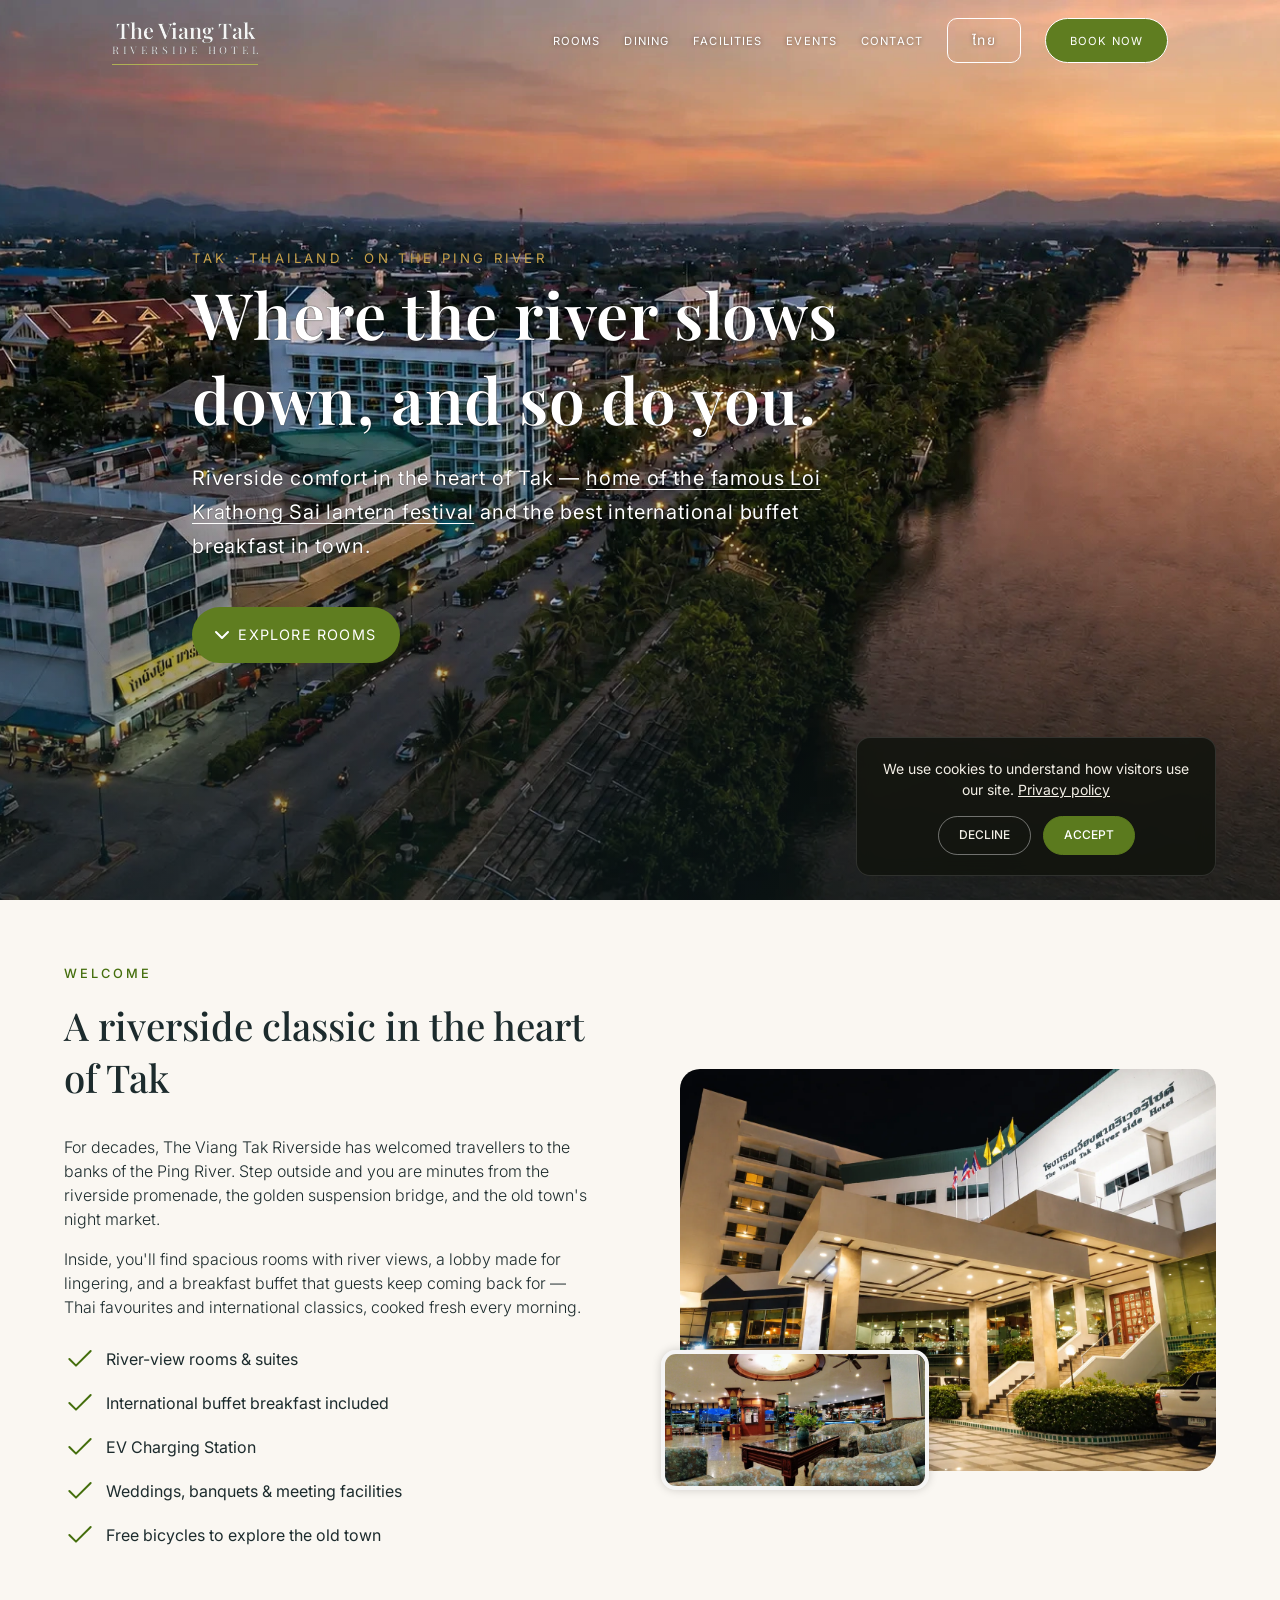
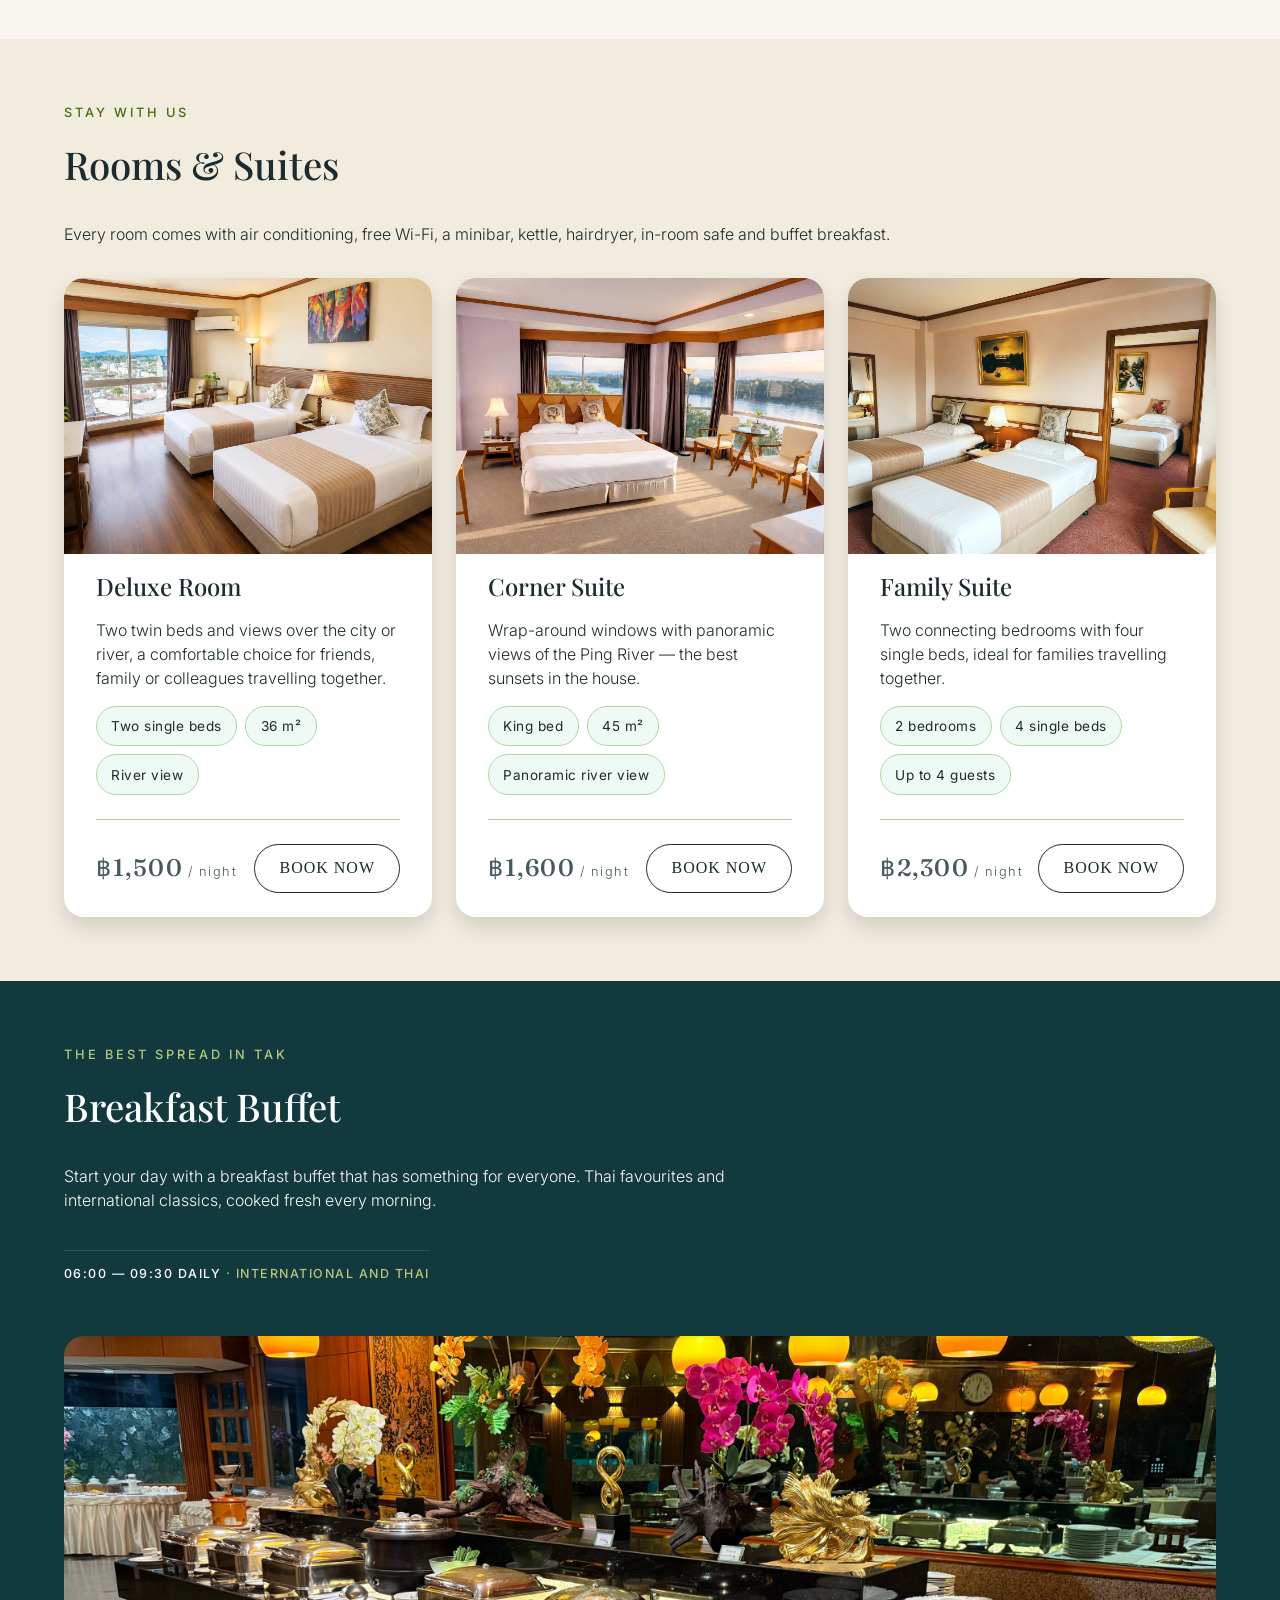
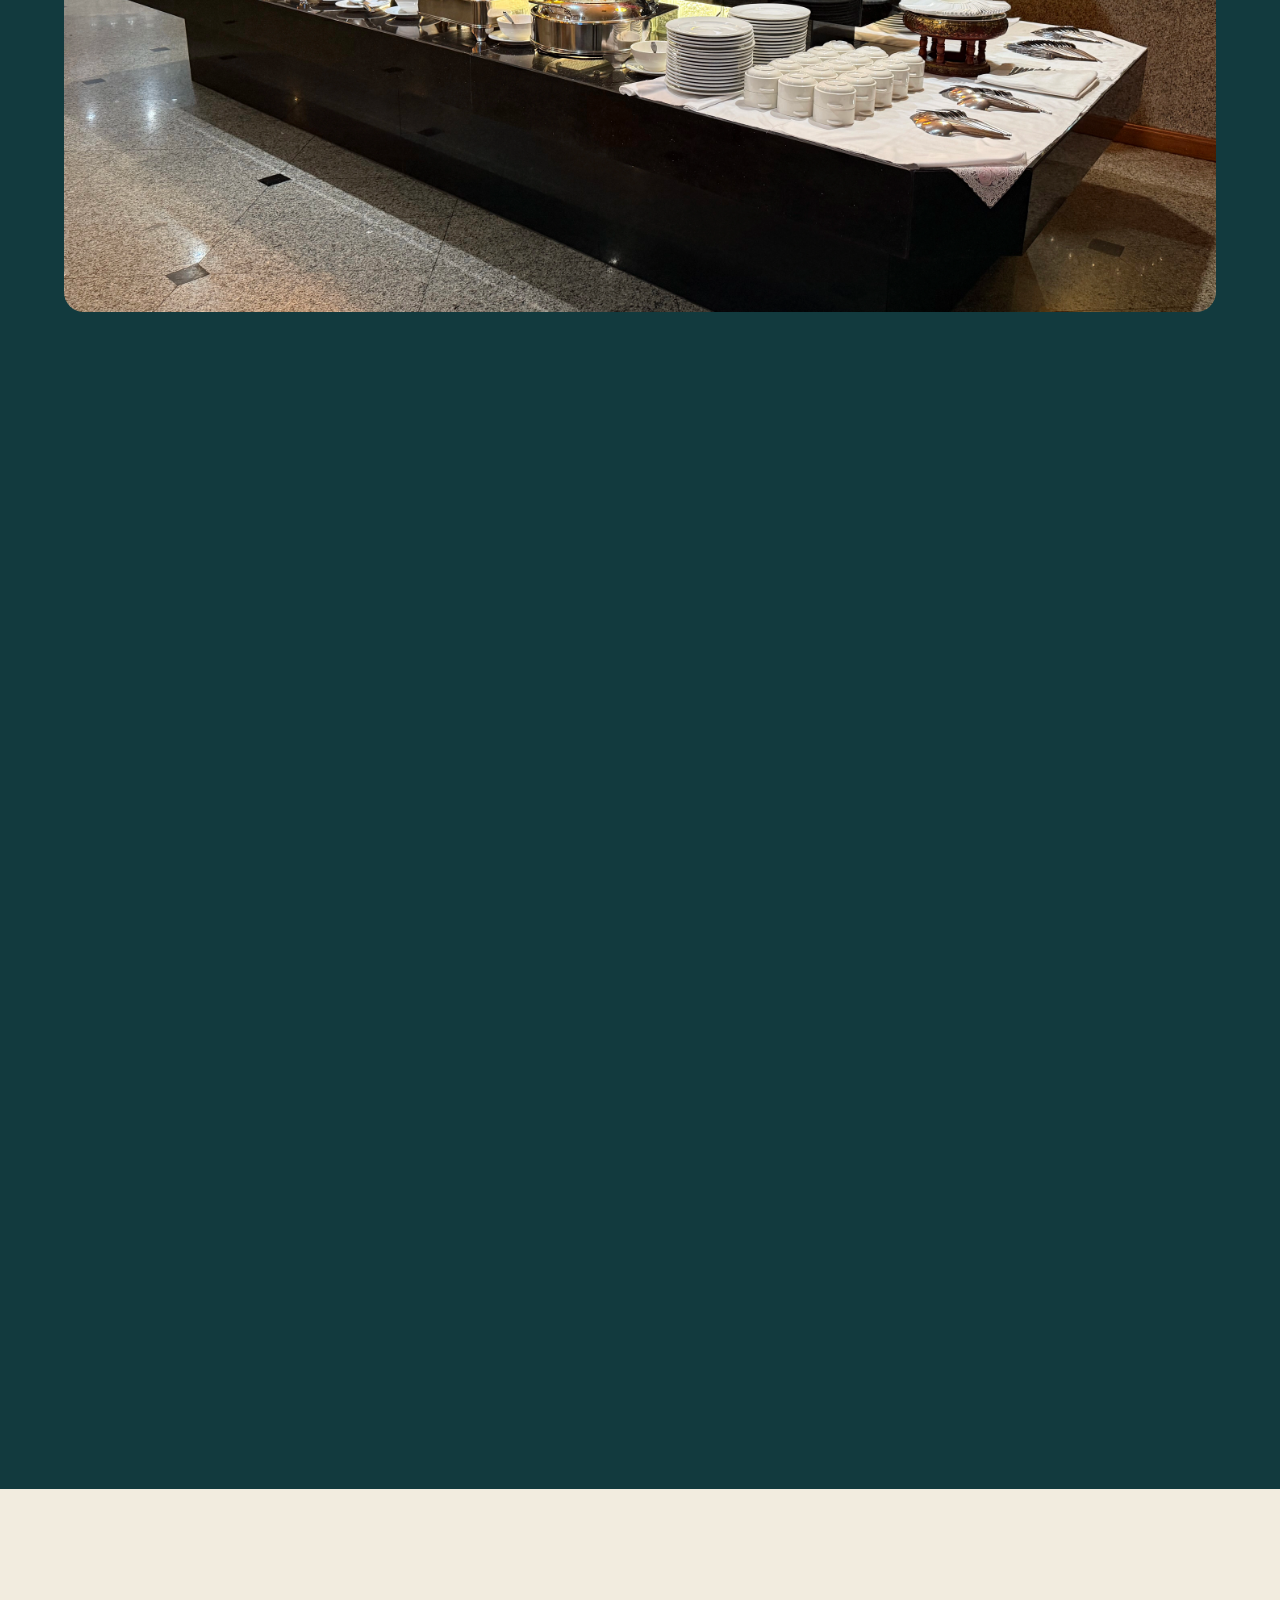
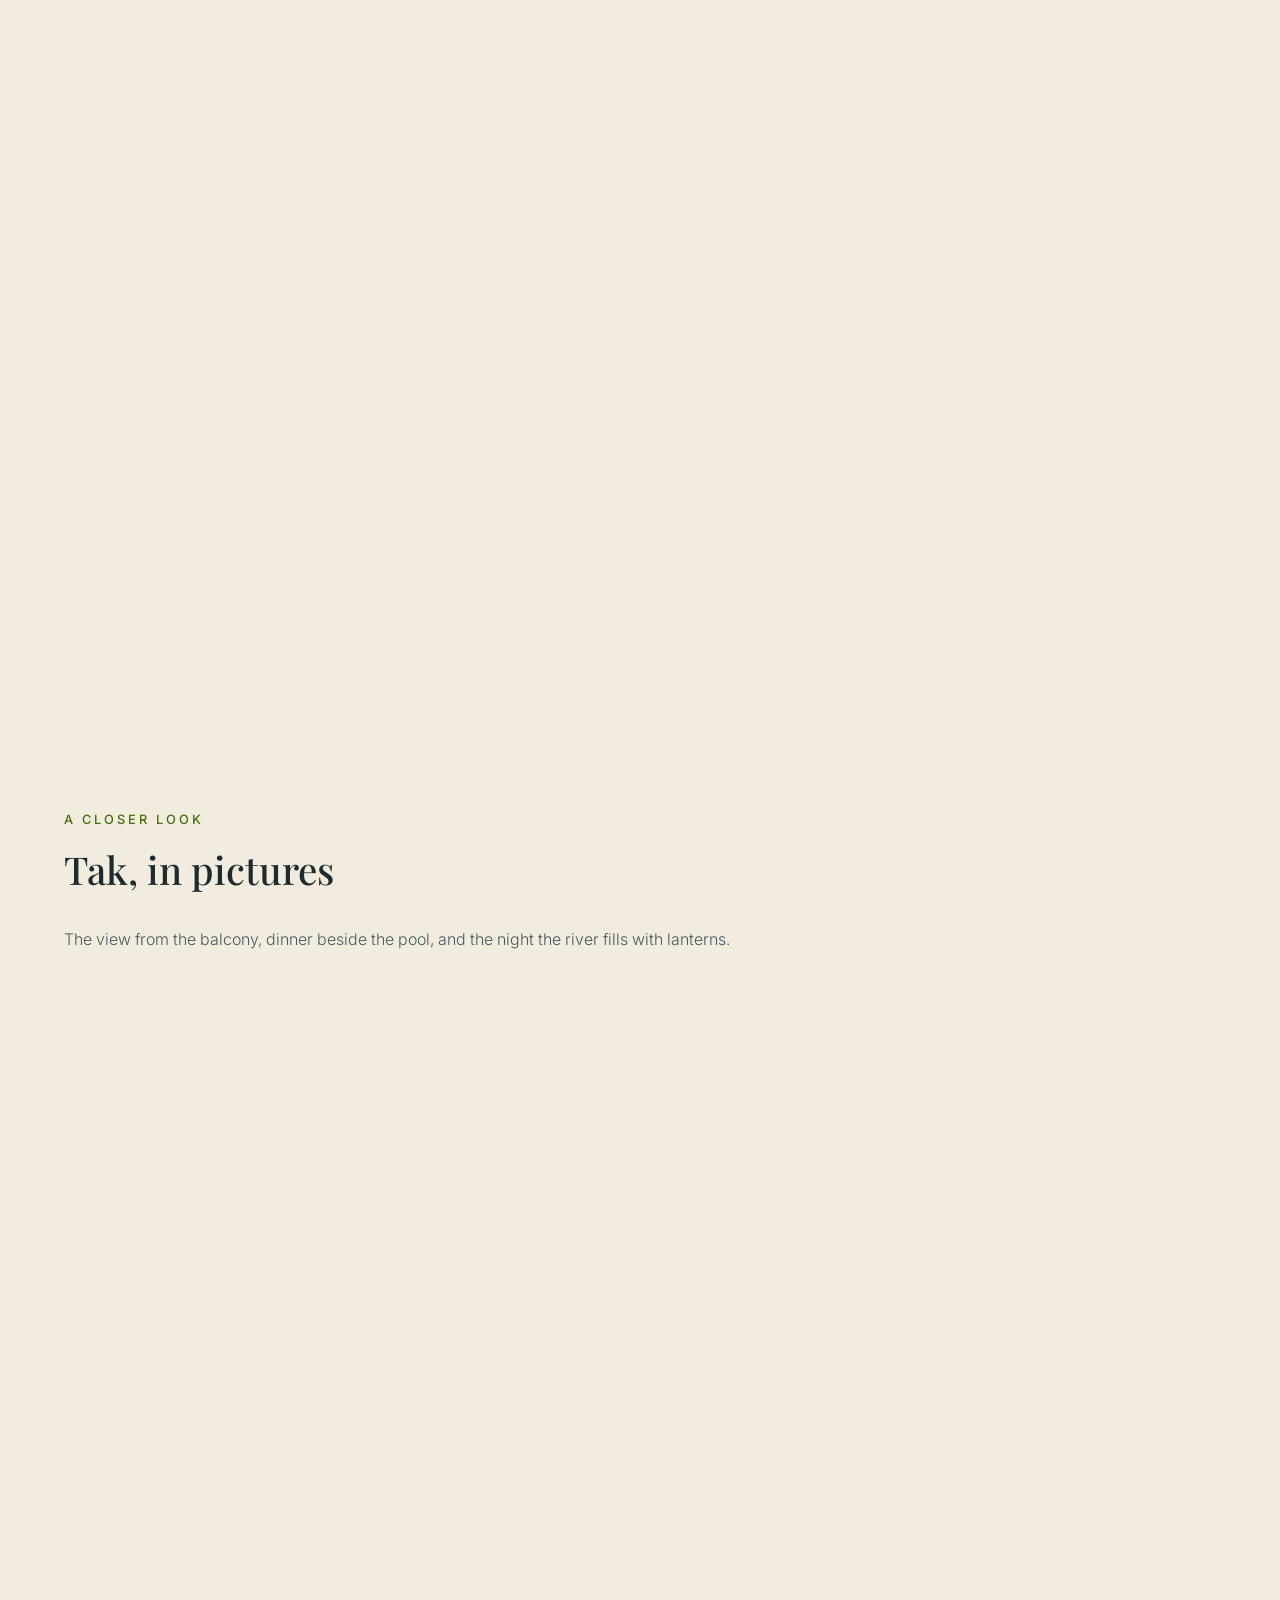
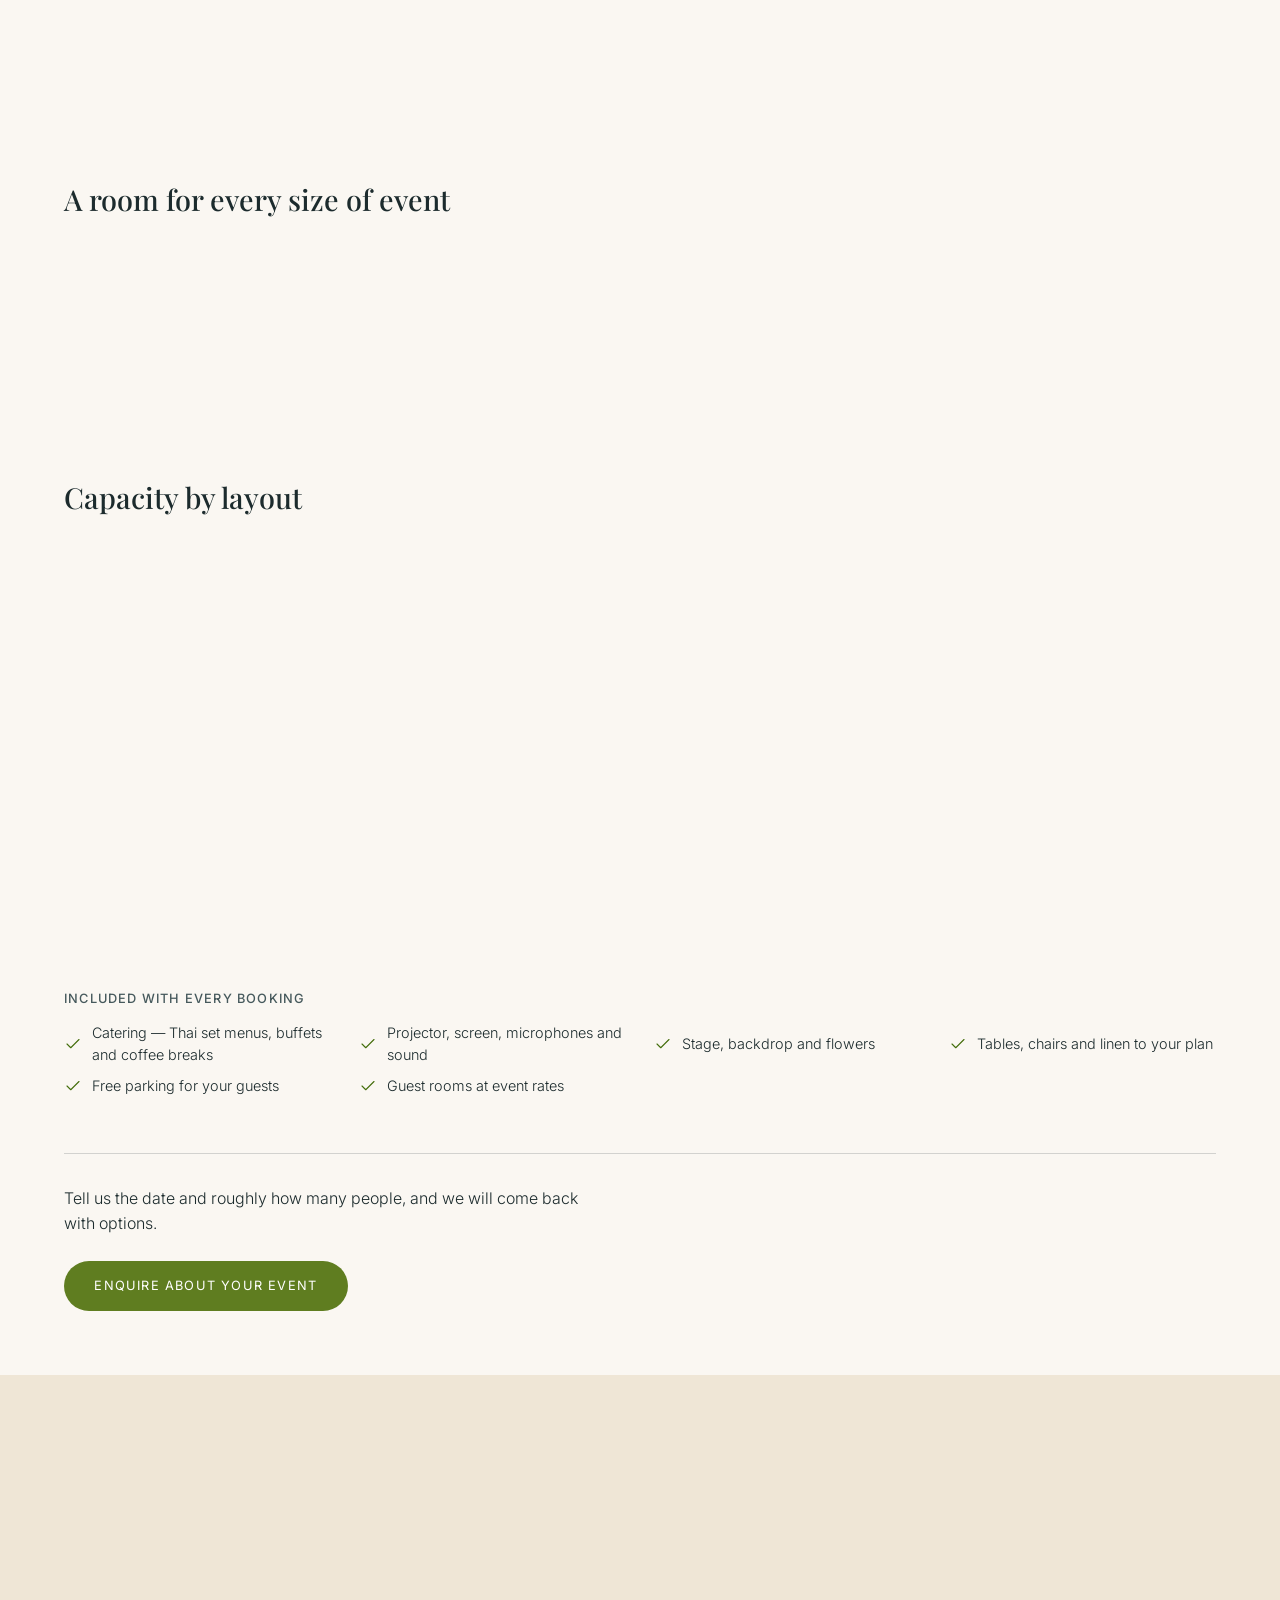
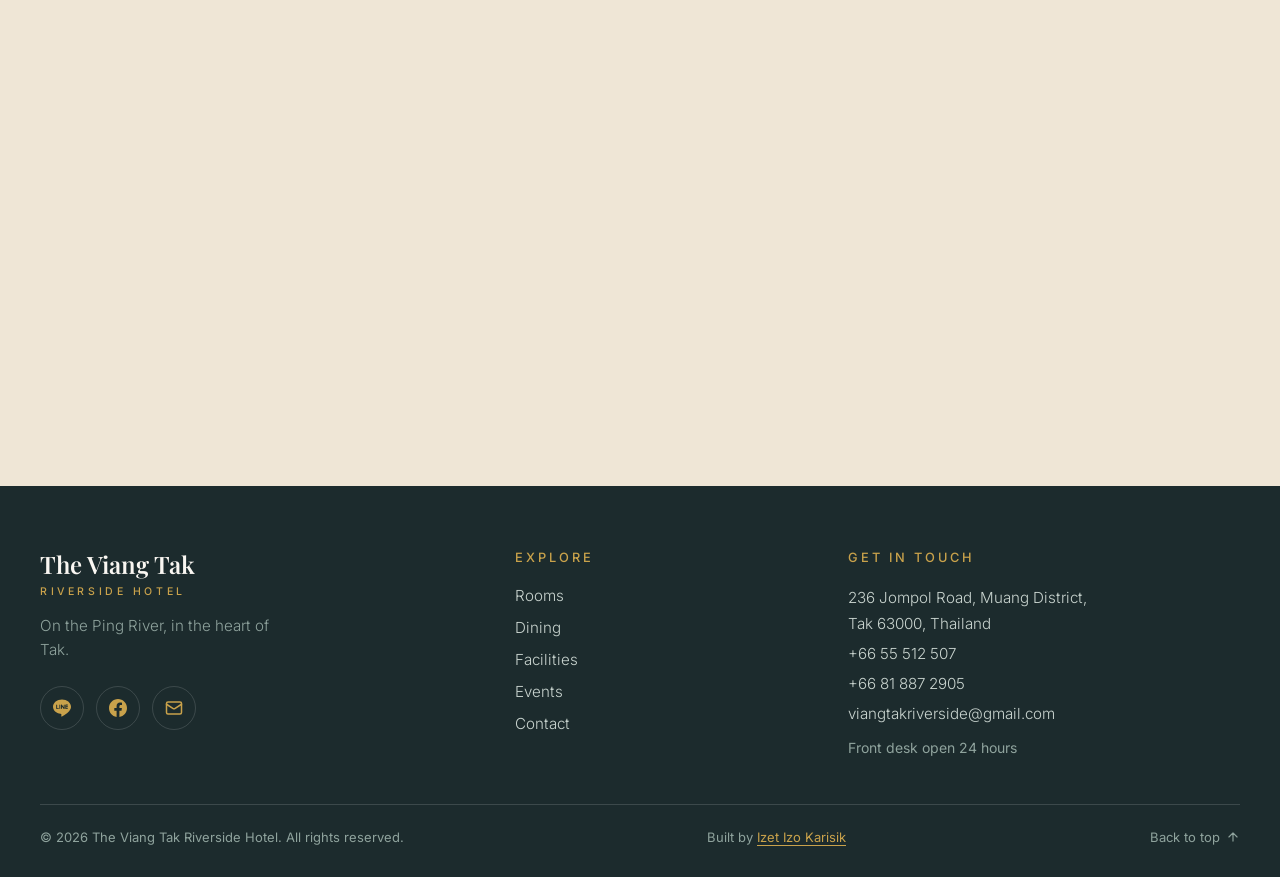
==== commit ba13ff04: "add cookie consent" ====
--- a/index.html
+++ b/index.html
@@ -1,5 +1,5 @@
 <!DOCTYPE html>
-<html lang="en">
+<html lang="en" translate="no">
 
 <head>
     <meta charset="UTF-8">
@@ -8,6 +8,7 @@
     <meta name="description"
         content="Stay at Viang Tak Riverside Hotel in the heart of Tak. Enjoy premium local hospitality, great facilities, and the best international breakfast buffet." />
     <meta property="og:type" content="website">
+    <meta name="google" content="notranslate">
     <meta property="og:site_name" content="The Viang Tak Riverside Hotel">
     <meta property="og:title" content="The Viang Tak Riverside Hotel — Tak, Thailand">
     <meta property="og:description"
@@ -33,6 +34,7 @@
     <link rel="icon" href="assets/favicon.jpeg" type="image/jpeg">
     <script src="main.js?v=3" defer></script>
     <script src="gallery.js?v=3" defer></script>
+    <script src="cookie-consent.js?v=1" defer></script>
 
     <!-- fonts -->
     <link rel="preconnect" href="https://fonts.googleapis.com">
@@ -47,8 +49,12 @@
     {
       "@context": "https://schema.org",
       "@type": "Hotel",
+      "@id": "https://viangtakriverside.com/#hotel",
       "name": "The Viang Tak Riverside Hotel",
+      "alternateName": "โรงแรมเวียงตากริเวอร์ไซด์",
       "description": "Riverside hotel in the heart of Tak, on the Ping River.",
+      "url": "https://viangtakriverside.com/",
+      "image": "https://viangtakriverside.com/assets/images/hero.jpg",
       "address": {
         "@type": "PostalAddress",
         "streetAddress": "236 Jompol Road",
@@ -62,8 +68,47 @@
         "latitude": 16.8723471,
         "longitude": 99.1230904
       },
-      "telephone": "+66-55-512-507",
+      "hasMap": "https://www.google.com/maps/place/Viang+Tak+Riverside+Hotel/@16.8723522,99.1205155,17z/data=!3m1!4b1!4m9!3m8!1s0x30ddd995613bc8f5:0x1c77719d6469e158!5m2!4m1!1i2!8m2!3d16.8723471!4d99.1230904!16s%2Fg%2F1tf04t0m",
+      "telephone": [
+        "+66-55-512-507",
+        "+66-81-887-2905"
+      ],
       "email": "viangtakriverside@gmail.com",
+      "availableLanguage": [
+        "English",
+        "Thai"
+      ],
+      "openingHoursSpecification": {
+        "@type": "OpeningHoursSpecification",
+        "dayOfWeek": [
+          "Monday",
+          "Tuesday",
+          "Wednesday",
+          "Thursday",
+          "Friday",
+          "Saturday",
+          "Sunday"
+        ],
+        "opens": "00:00",
+        "closes": "23:59"
+      },
+      "checkinTime": "14:00",
+      "checkoutTime": "12:00",
+      "amenityFeature": [
+        { "@type": "LocationFeatureSpecification", "name": "Thai massage", "value": true },
+        { "@type": "LocationFeatureSpecification", "name": "Restaurant", "value": true },
+        { "@type": "LocationFeatureSpecification", "name": "Outdoor pool", "value": true },
+        { "@type": "LocationFeatureSpecification", "name": "Nightclub", "value": true },
+        { "@type": "LocationFeatureSpecification", "name": "EV charging station", "value": true },
+        { "@type": "LocationFeatureSpecification", "name": "Snooker tables", "value": true },
+        { "@type": "LocationFeatureSpecification", "name": "24-hour front desk", "value": true },
+        { "@type": "LocationFeatureSpecification", "name": "Free bicycles", "value": true },
+        { "@type": "LocationFeatureSpecification", "name": "Free Wi-Fi", "value": true },
+        { "@type": "LocationFeatureSpecification", "name": "Free parking", "value": true },
+        { "@type": "LocationFeatureSpecification", "name": "24-hour security", "value": true },
+        { "@type": "LocationFeatureSpecification", "name": "Buffet breakfast", "value": true },
+        { "@type": "LocationFeatureSpecification", "name": "Meeting and banquet facilities", "value": true }
+      ],
       "priceRange": "฿฿",
       "sameAs": [
         "https://www.facebook.com/viangtakriversidehotel"
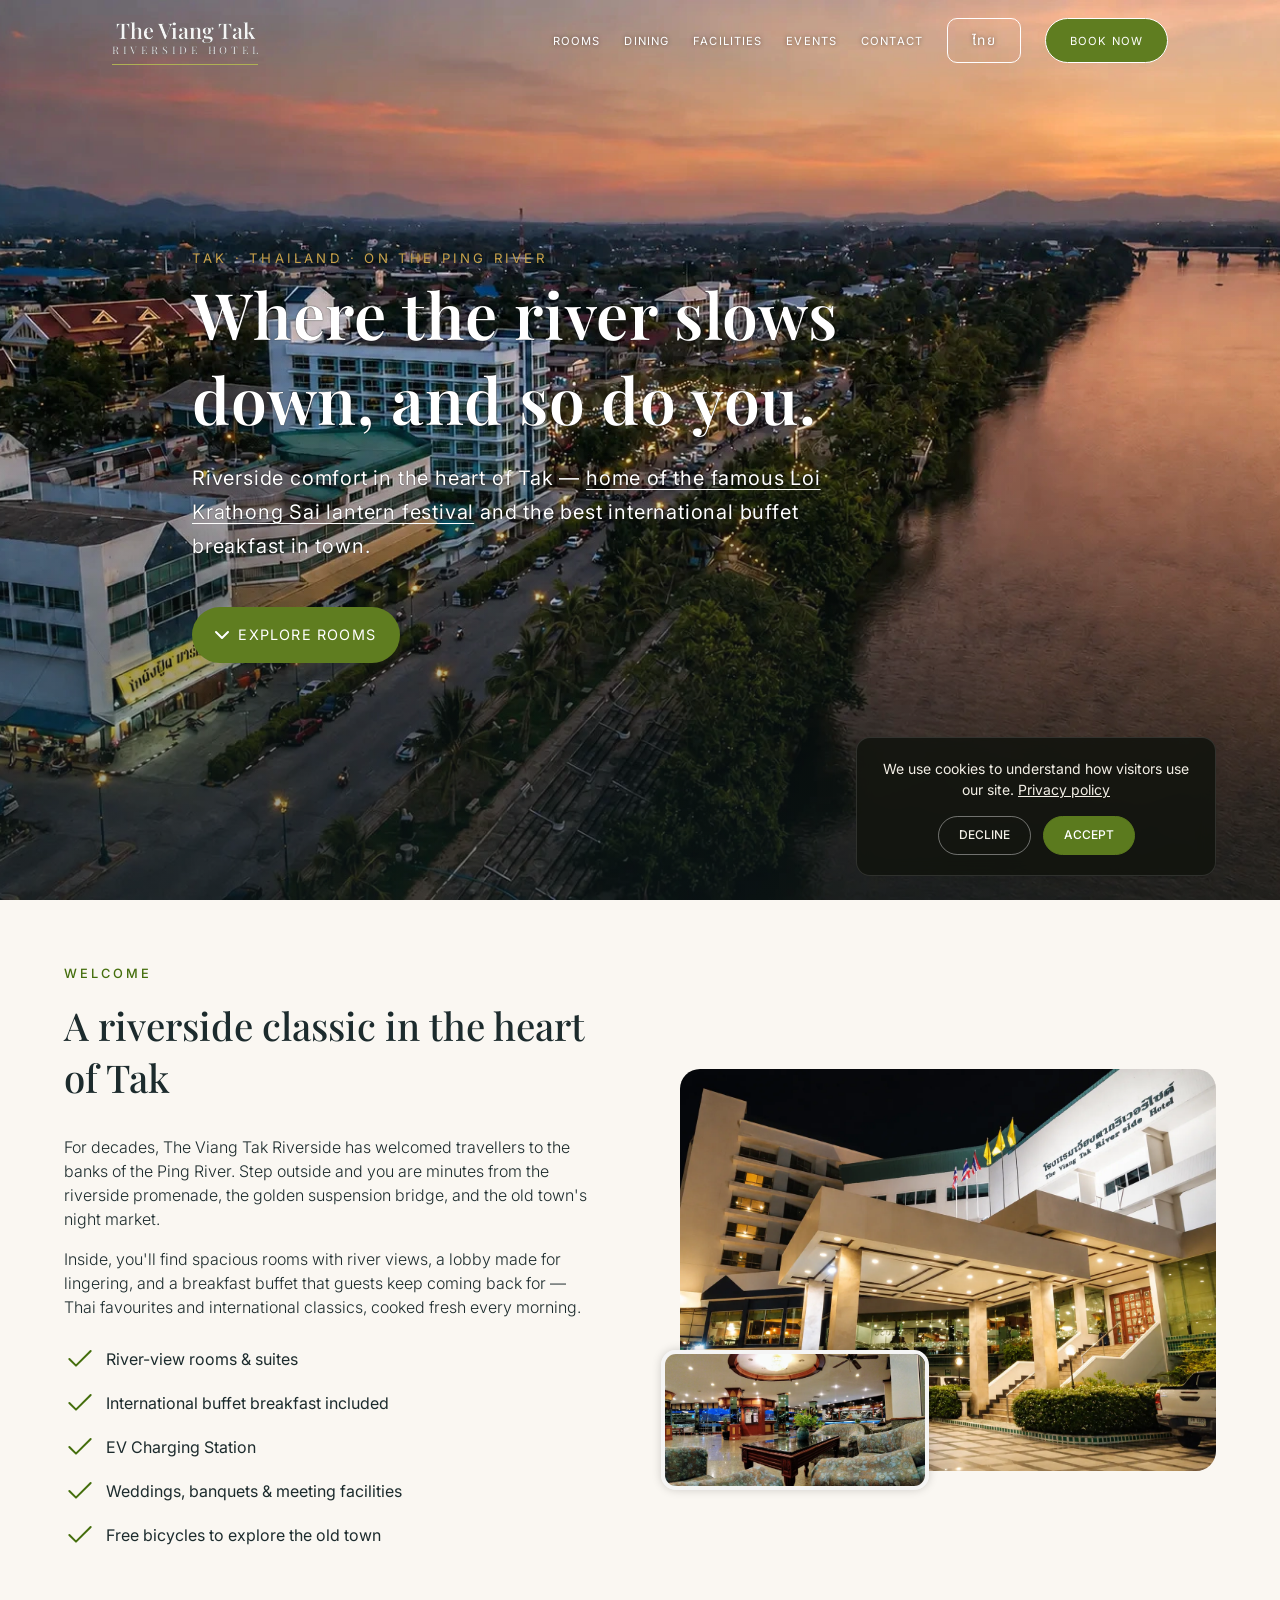
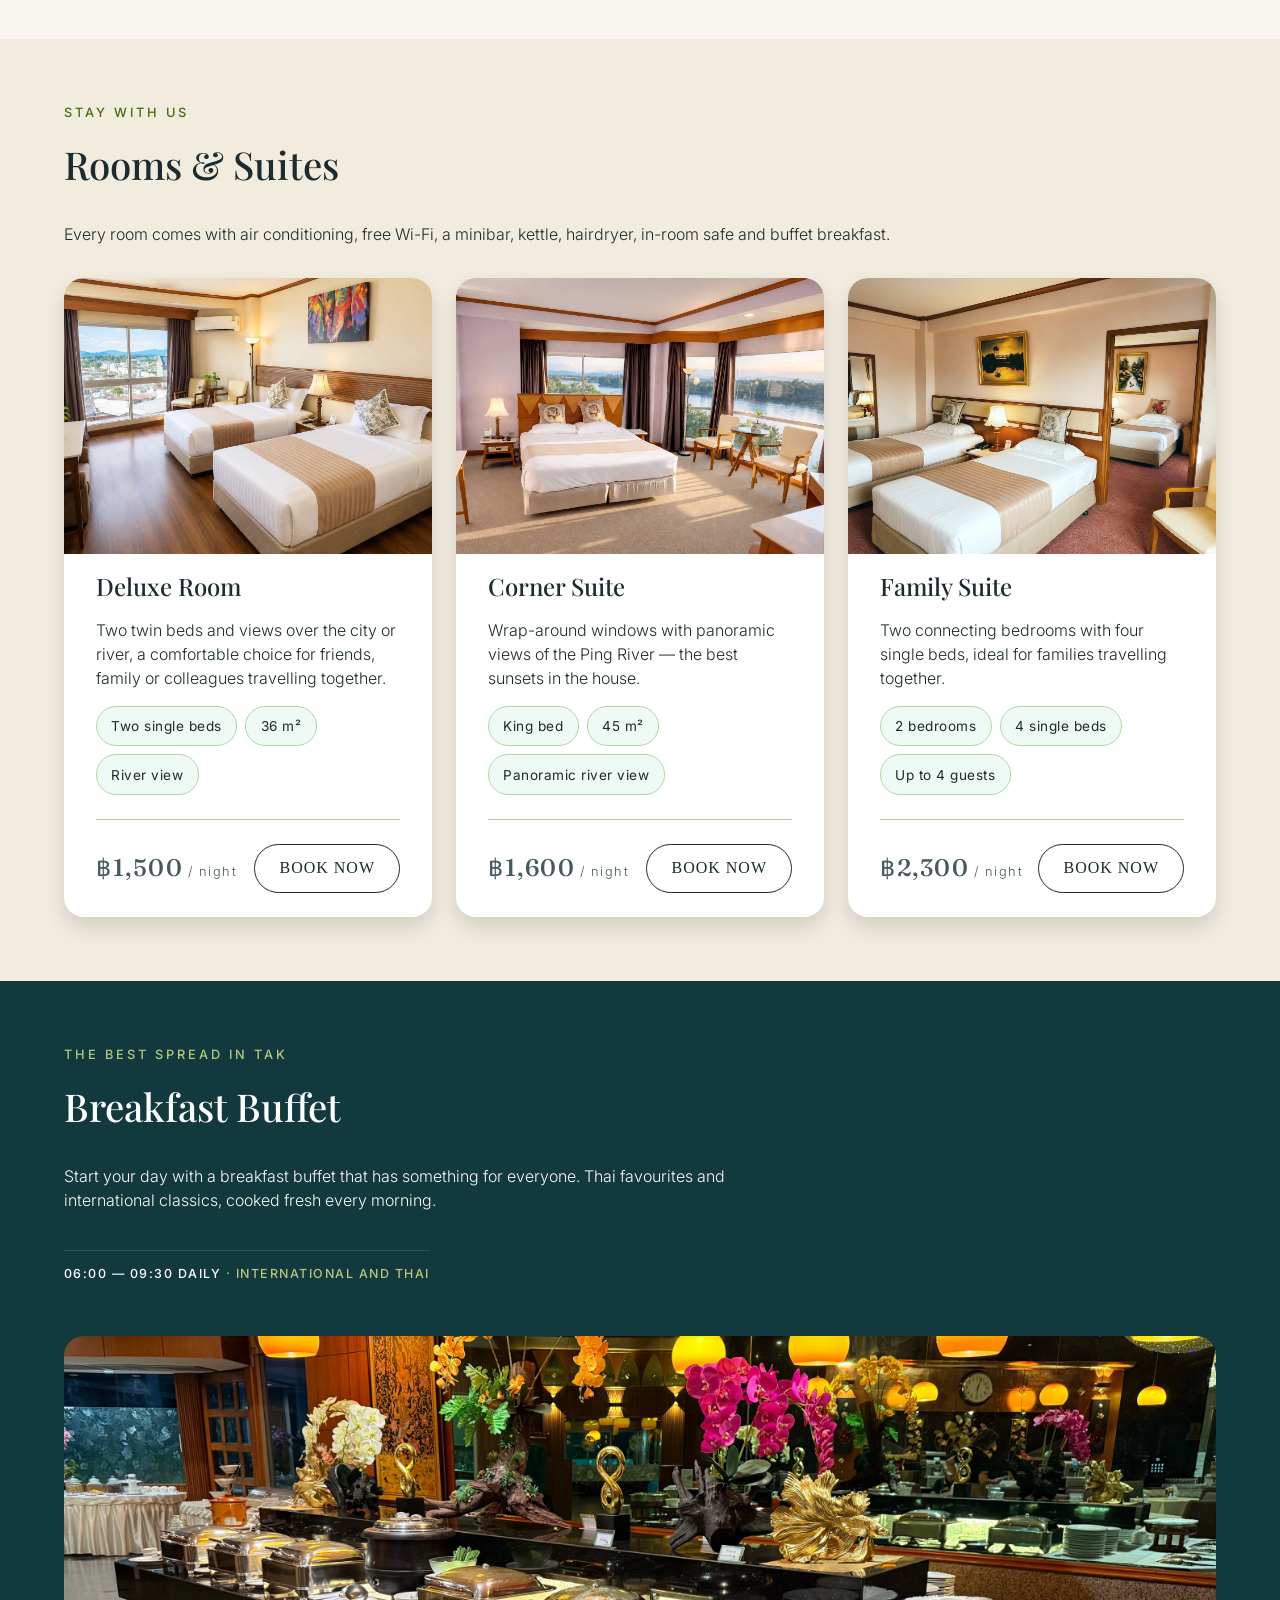
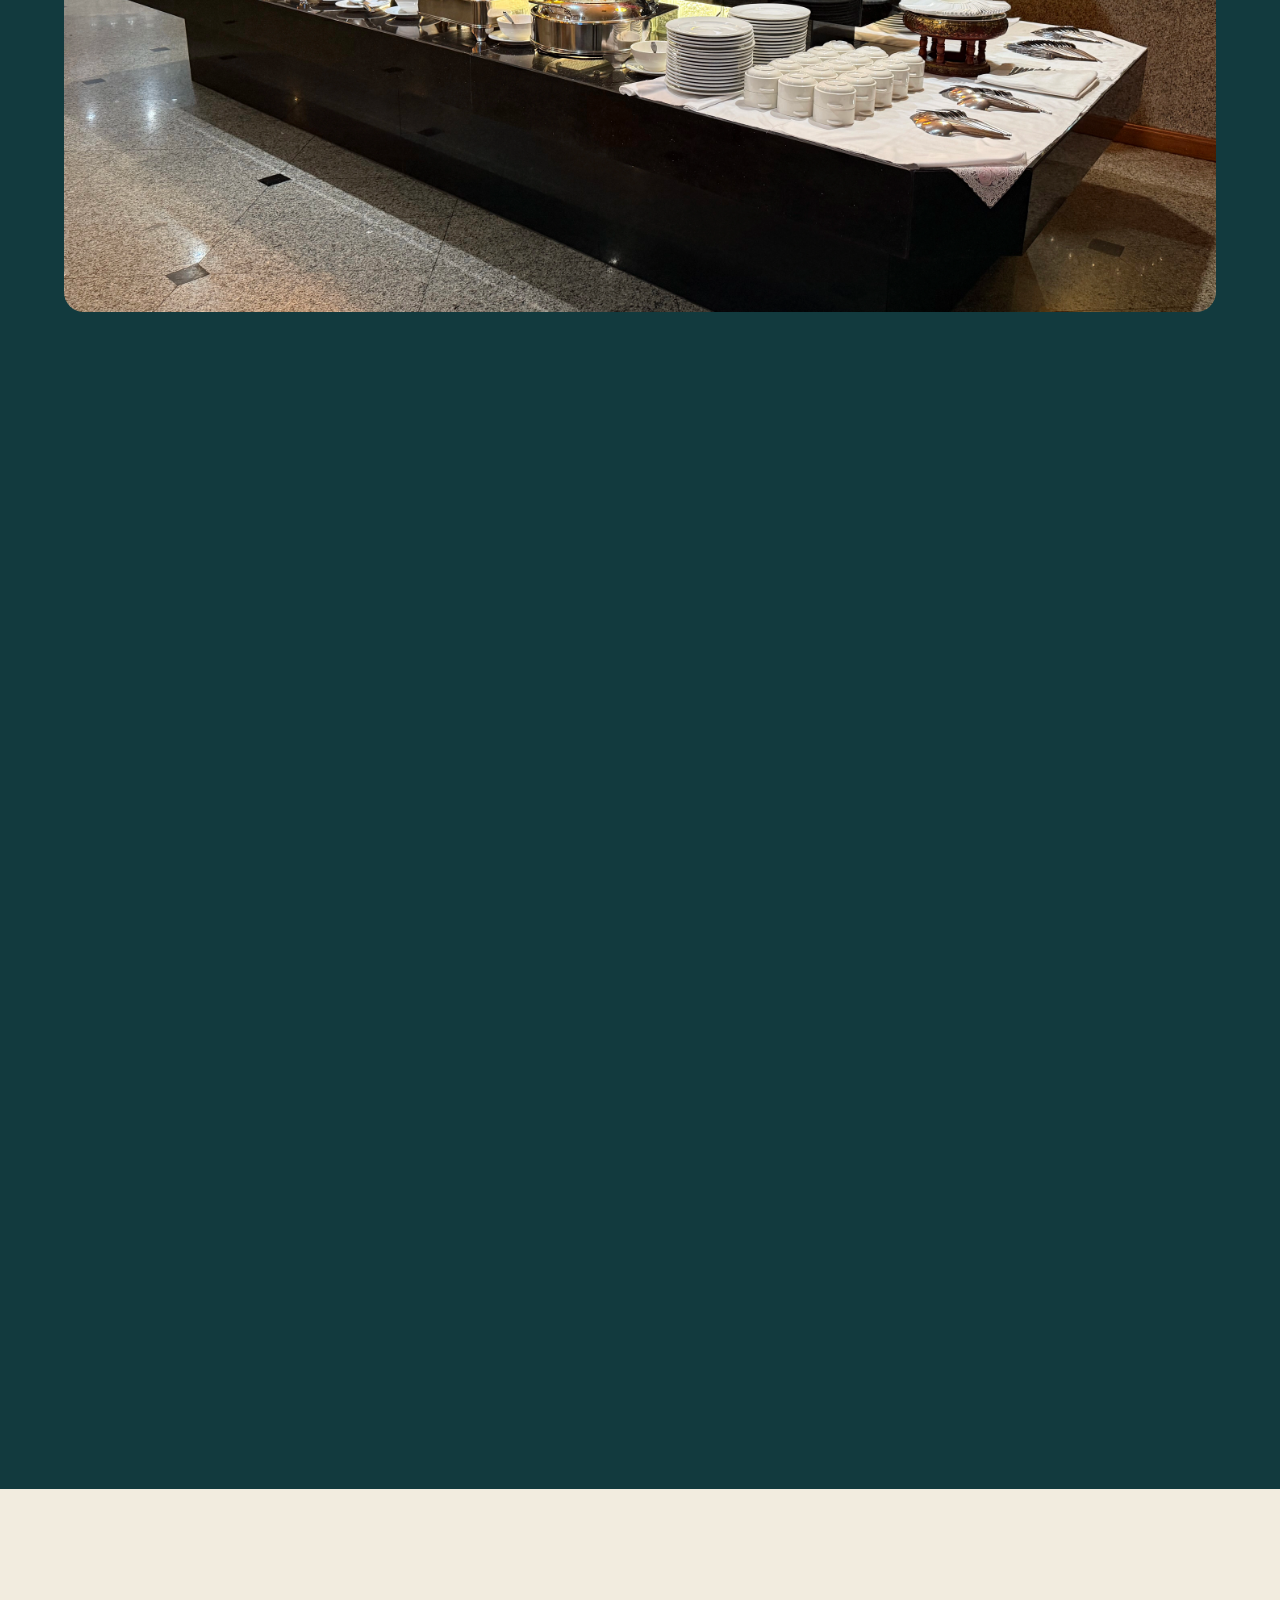
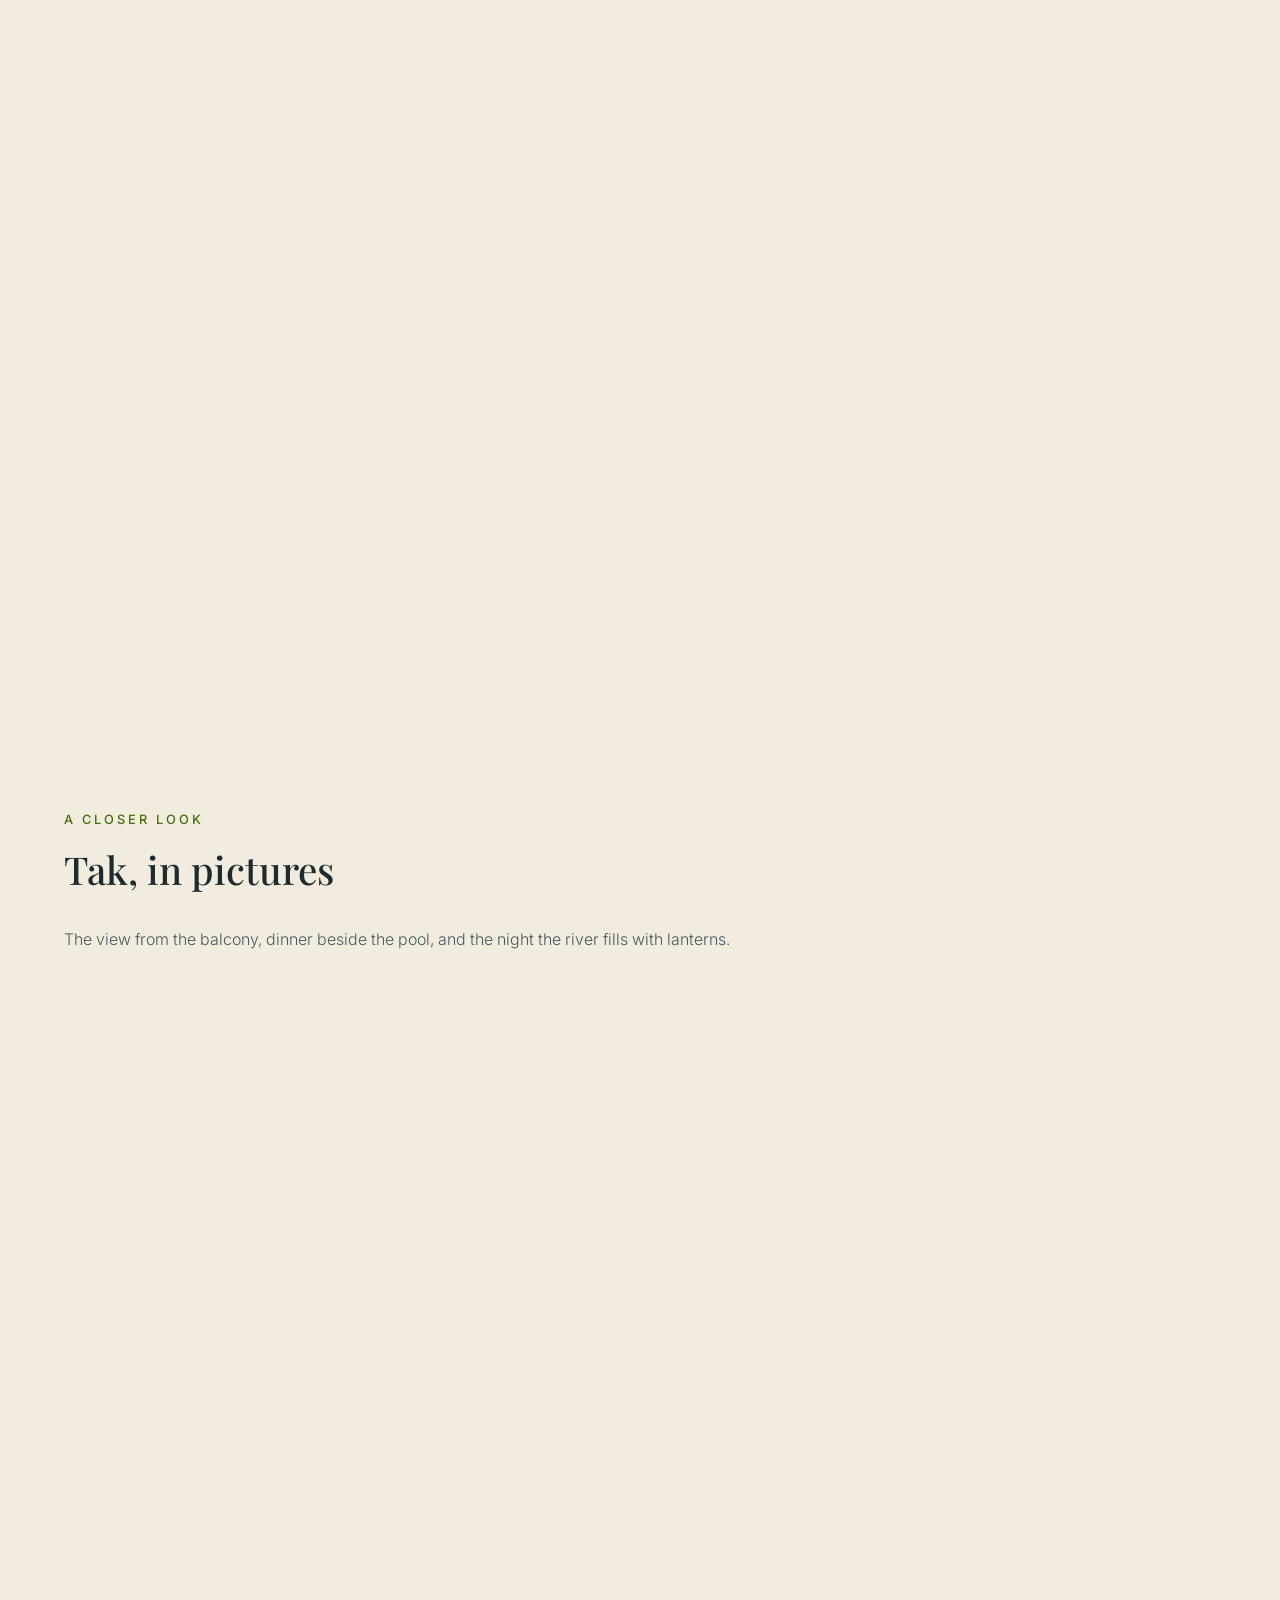
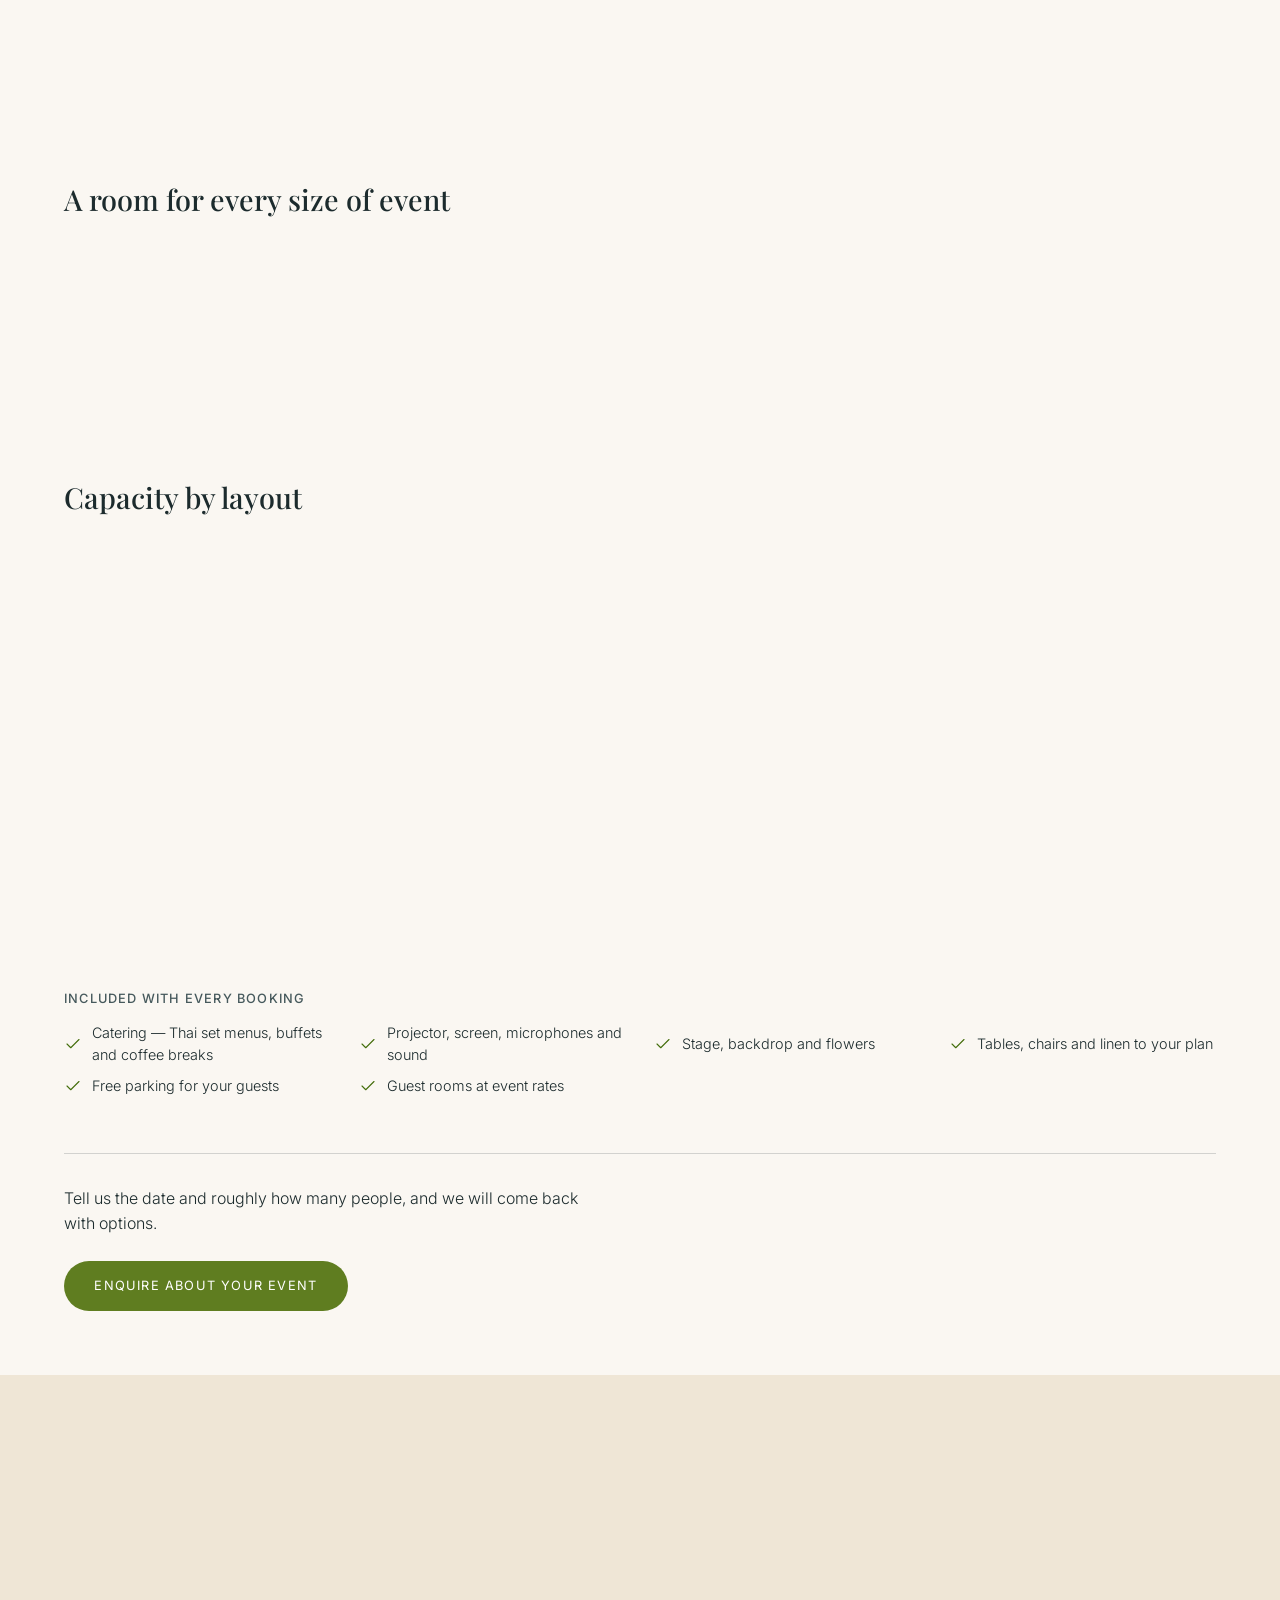
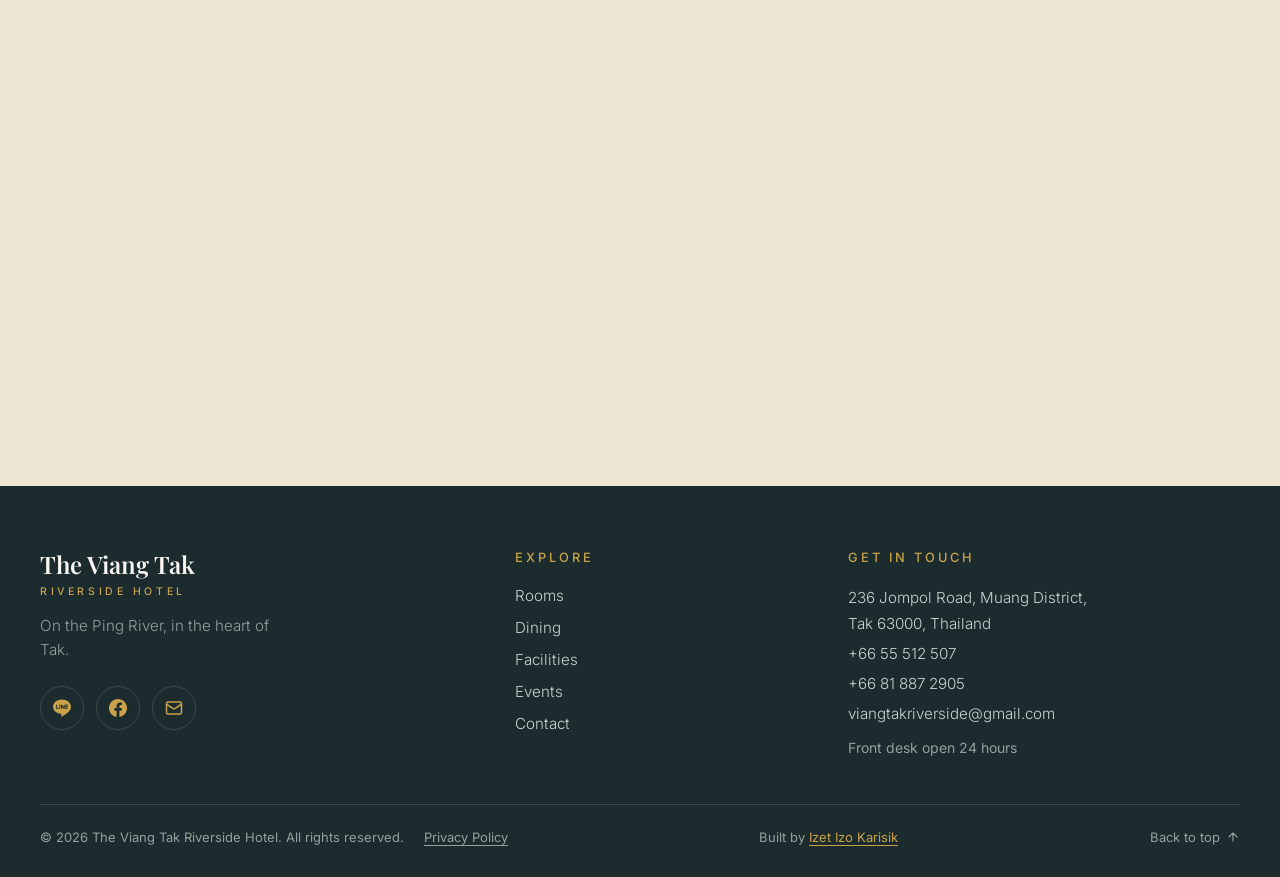
==== commit 7a523bcb: "Add privacy link to footer" ====
--- a/index.html
+++ b/index.html
@@ -31,7 +31,7 @@
     <link rel="alternate" hreflang="x-default" href="https://viangtakriverside.com/">
 
     <link rel="stylesheet" href="styles.css?v=3" />
-    <link rel="icon" href="assets/favicon.jpeg" type="image/jpeg">
+    <link rel="icon" href="assets/favicon.jpeg?v=2" type="image/jpeg">
     <script src="main.js?v=3" defer></script>
     <script src="gallery.js?v=3" defer></script>
     <script src="cookie-consent.js?v=1" defer></script>
@@ -939,7 +939,7 @@
         </div>
 
         <div class="footer-bottom">
-            <p class="footer-copyright">&copy; 2026 The Viang Tak Riverside Hotel. All rights reserved.</p>
+            <p class="footer-copyright">&copy; 2026 The Viang Tak Riverside Hotel. All rights reserved. <a href="privacy.html" class="footer-privacy">Privacy Policy</a></p>
             <p class="footer-credit">
                 Built by <a href="https://github.com/IzetIzoKarisik" target="_blank" rel="noopener">Izet Izo
                     Karisik</a>
--- a/styles.css
+++ b/styles.css
@@ -1882,6 +1882,14 @@
 
 
 /* ======= FOOTER ======= */
+
+.footer-privacy {
+    color: inherit;
+    margin-left: 1rem;
+    text-decoration: underline;
+    text-underline-offset: 3px;
+    text-decoration-thickness: .5px;
+}
 
 .site-footer {
     --footer-line: rgba(255, 255, 255, 0.14);
@@ -3426,4 +3434,4 @@
         grid-template-columns: repeat(3, minmax(0, 1fr));
         gap: 1.75rem;
     }
-}
+}
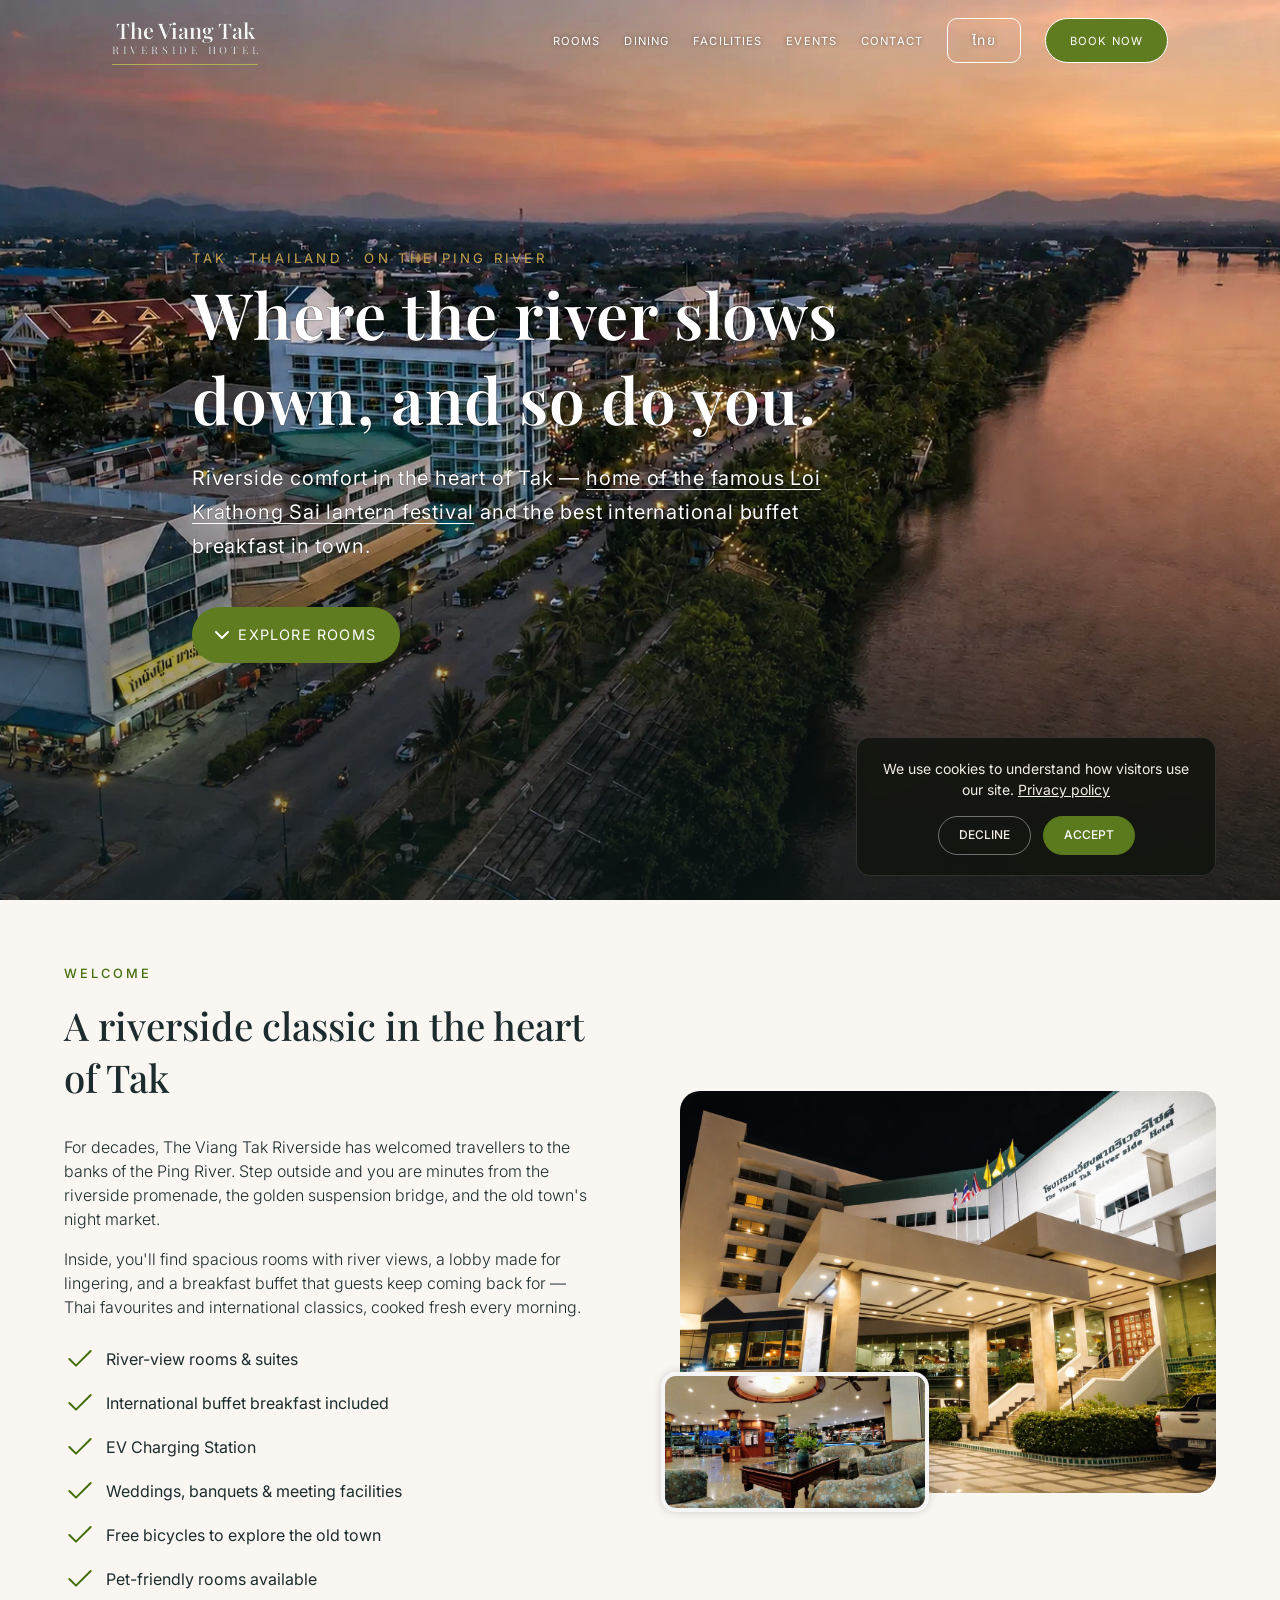
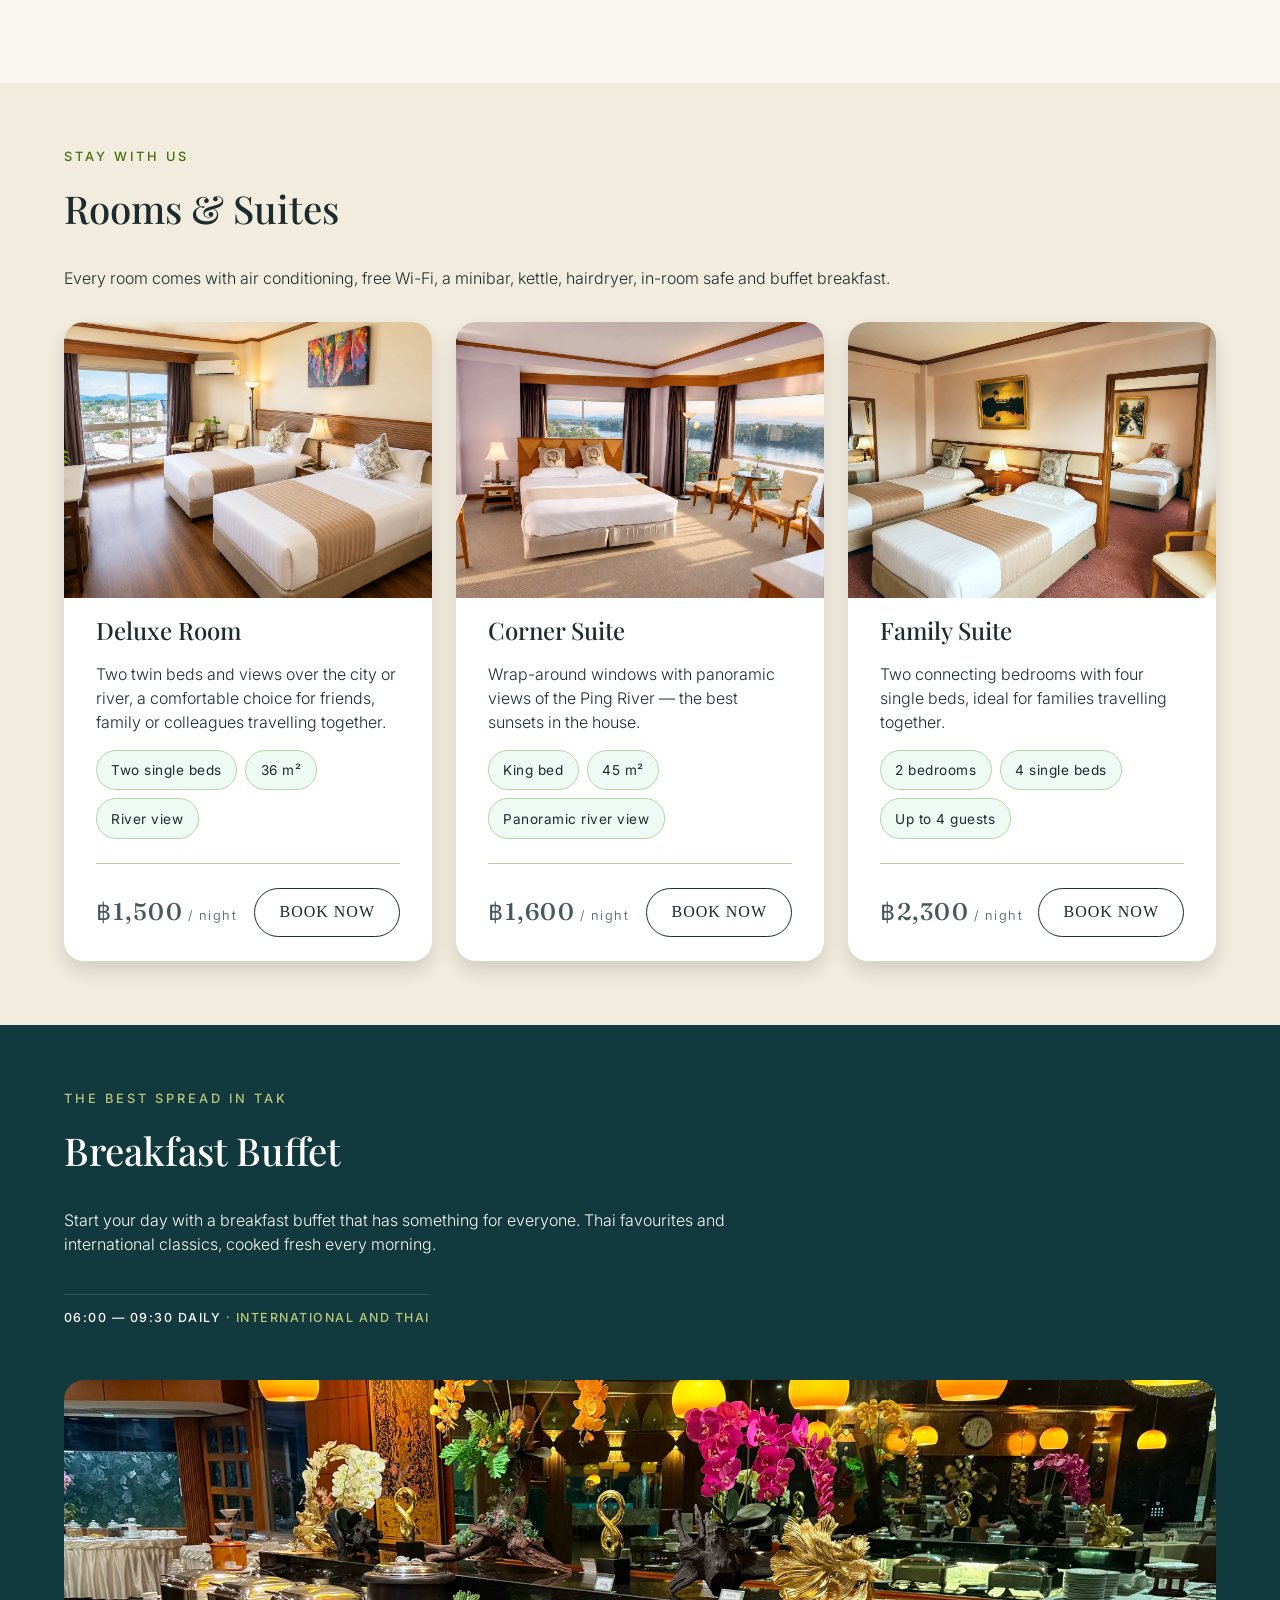
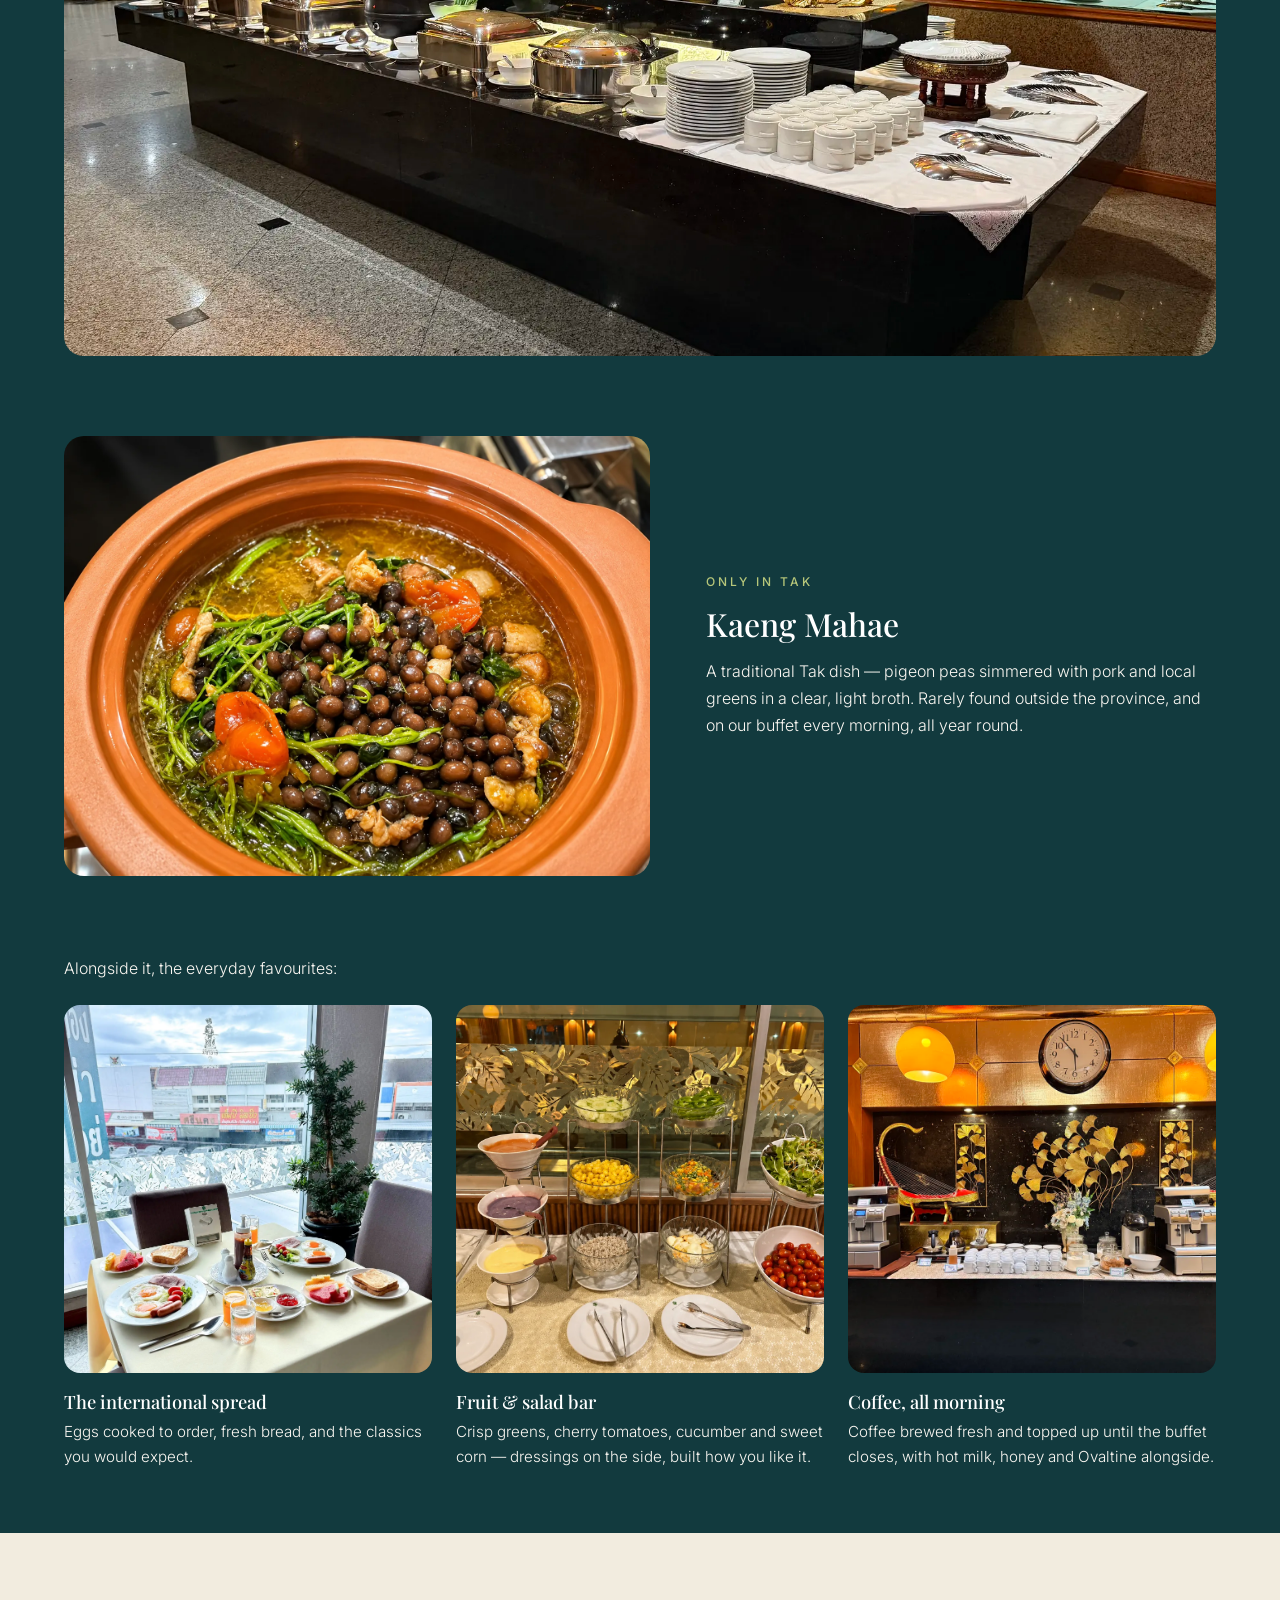
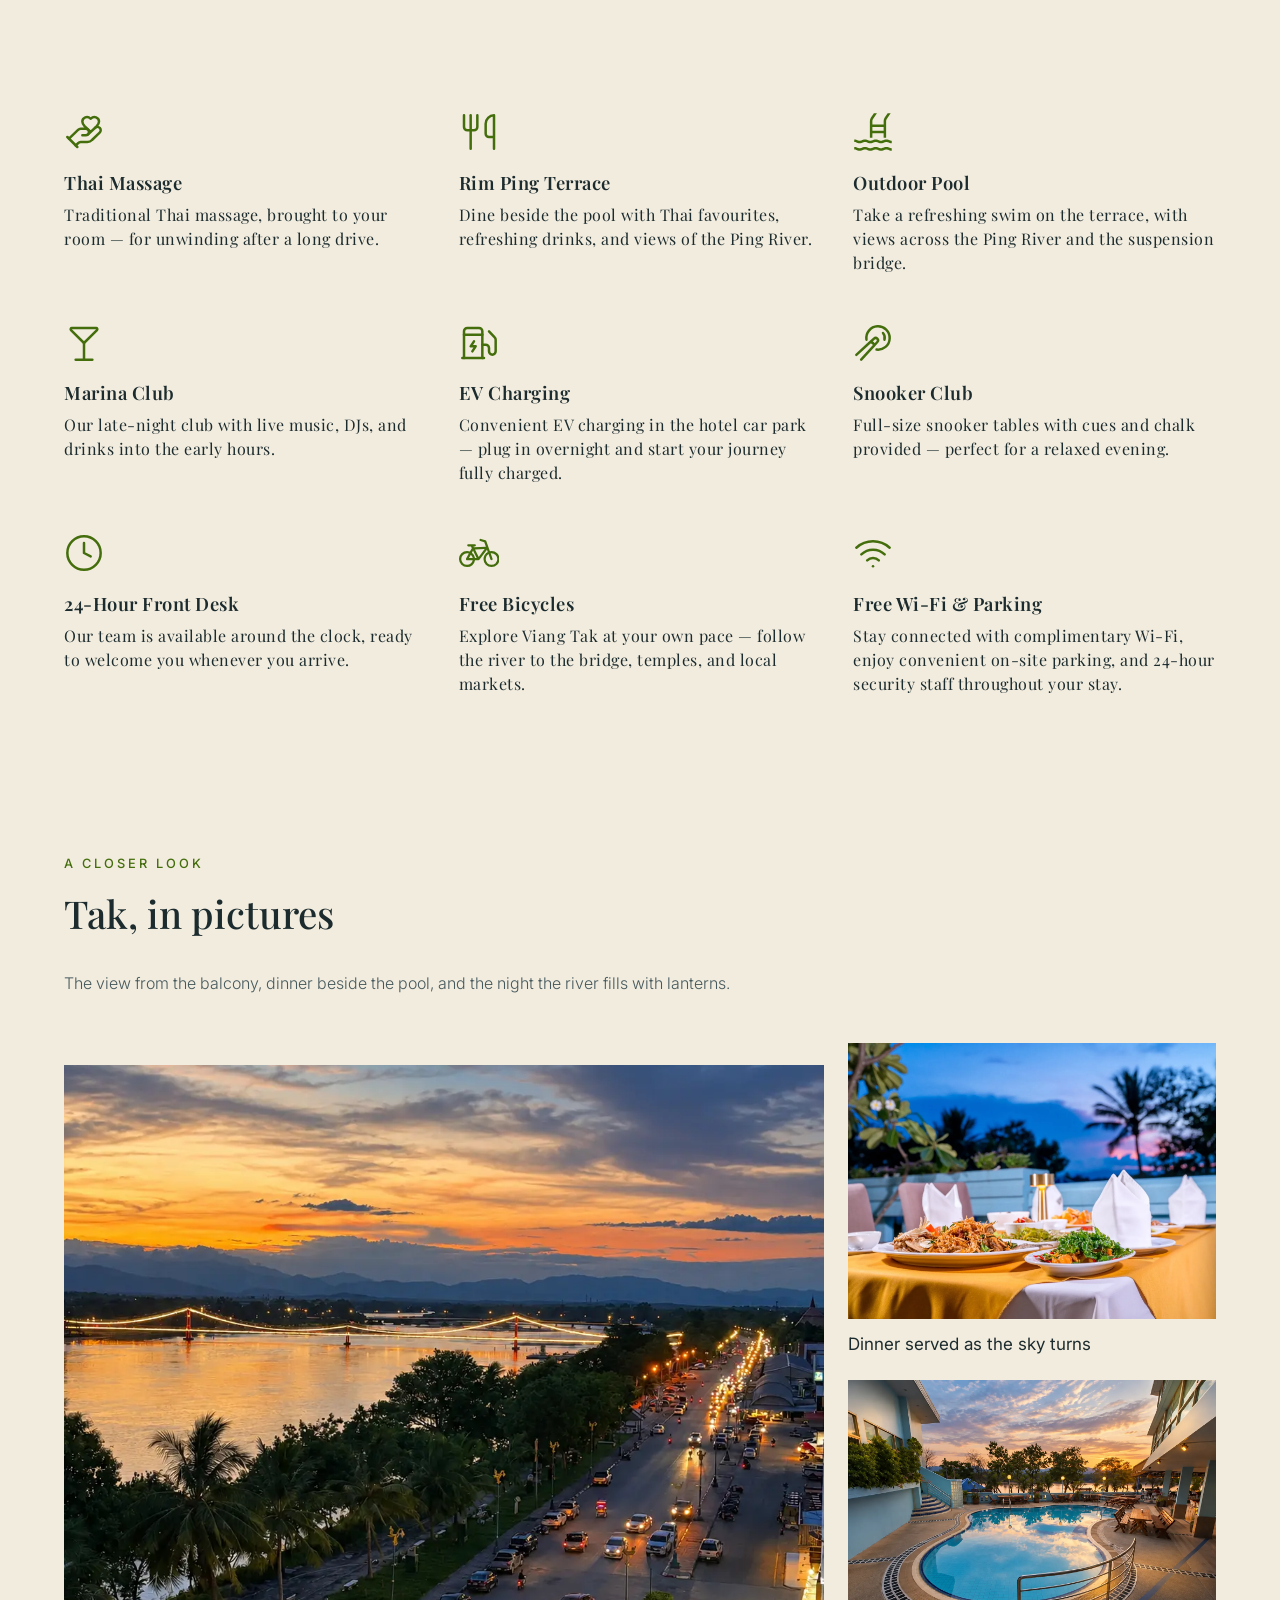
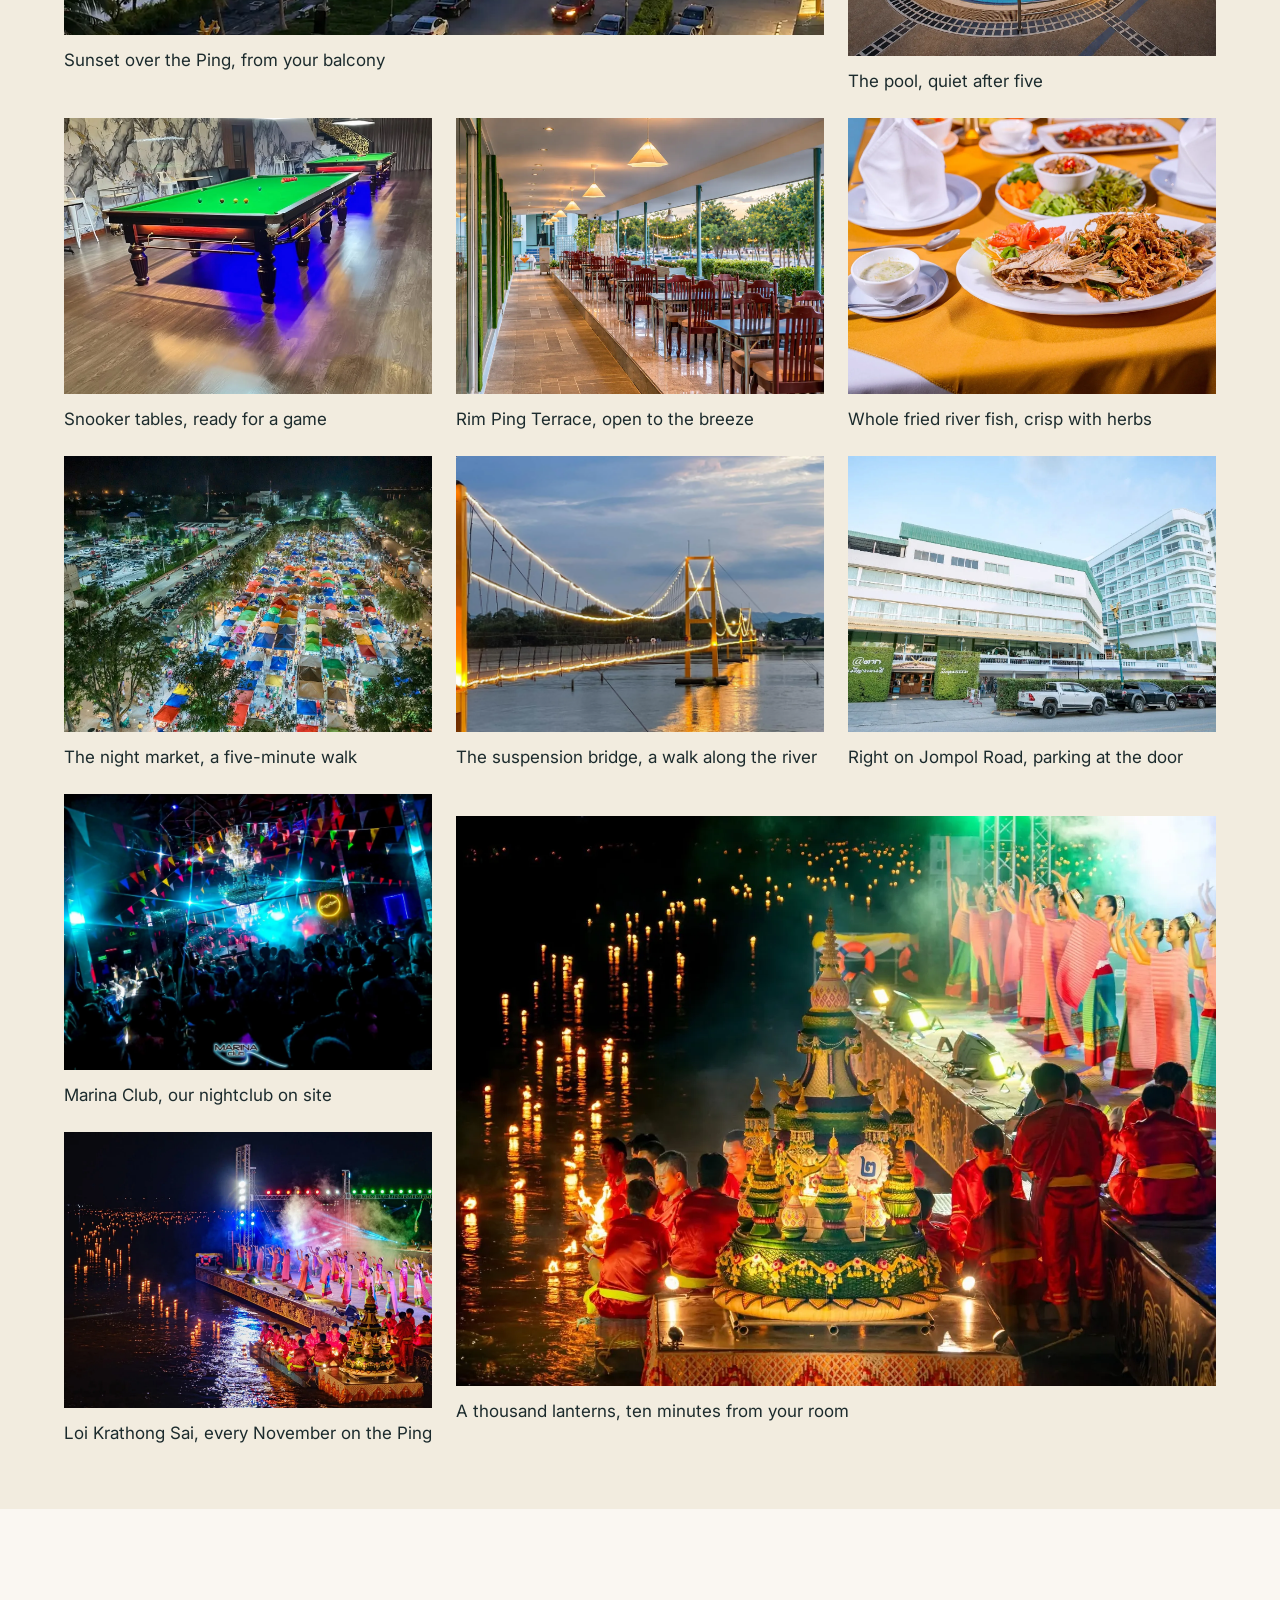
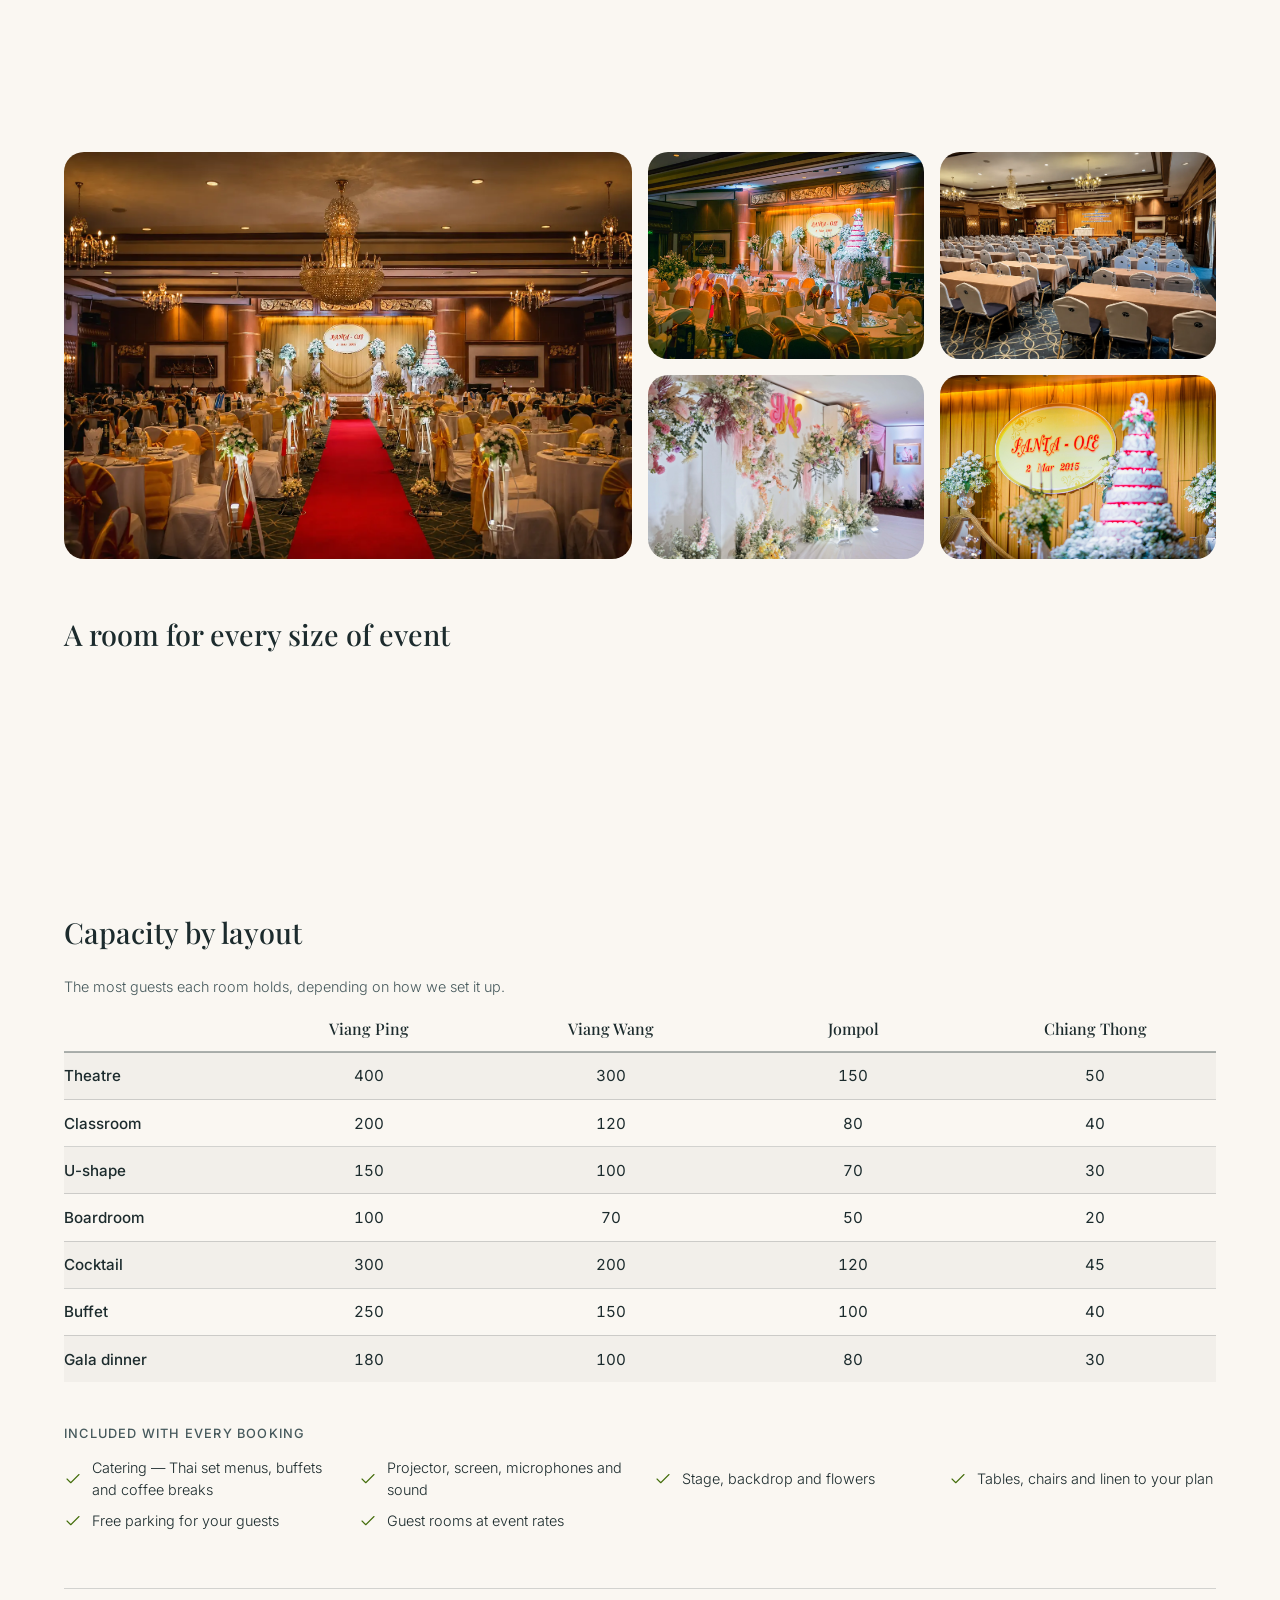
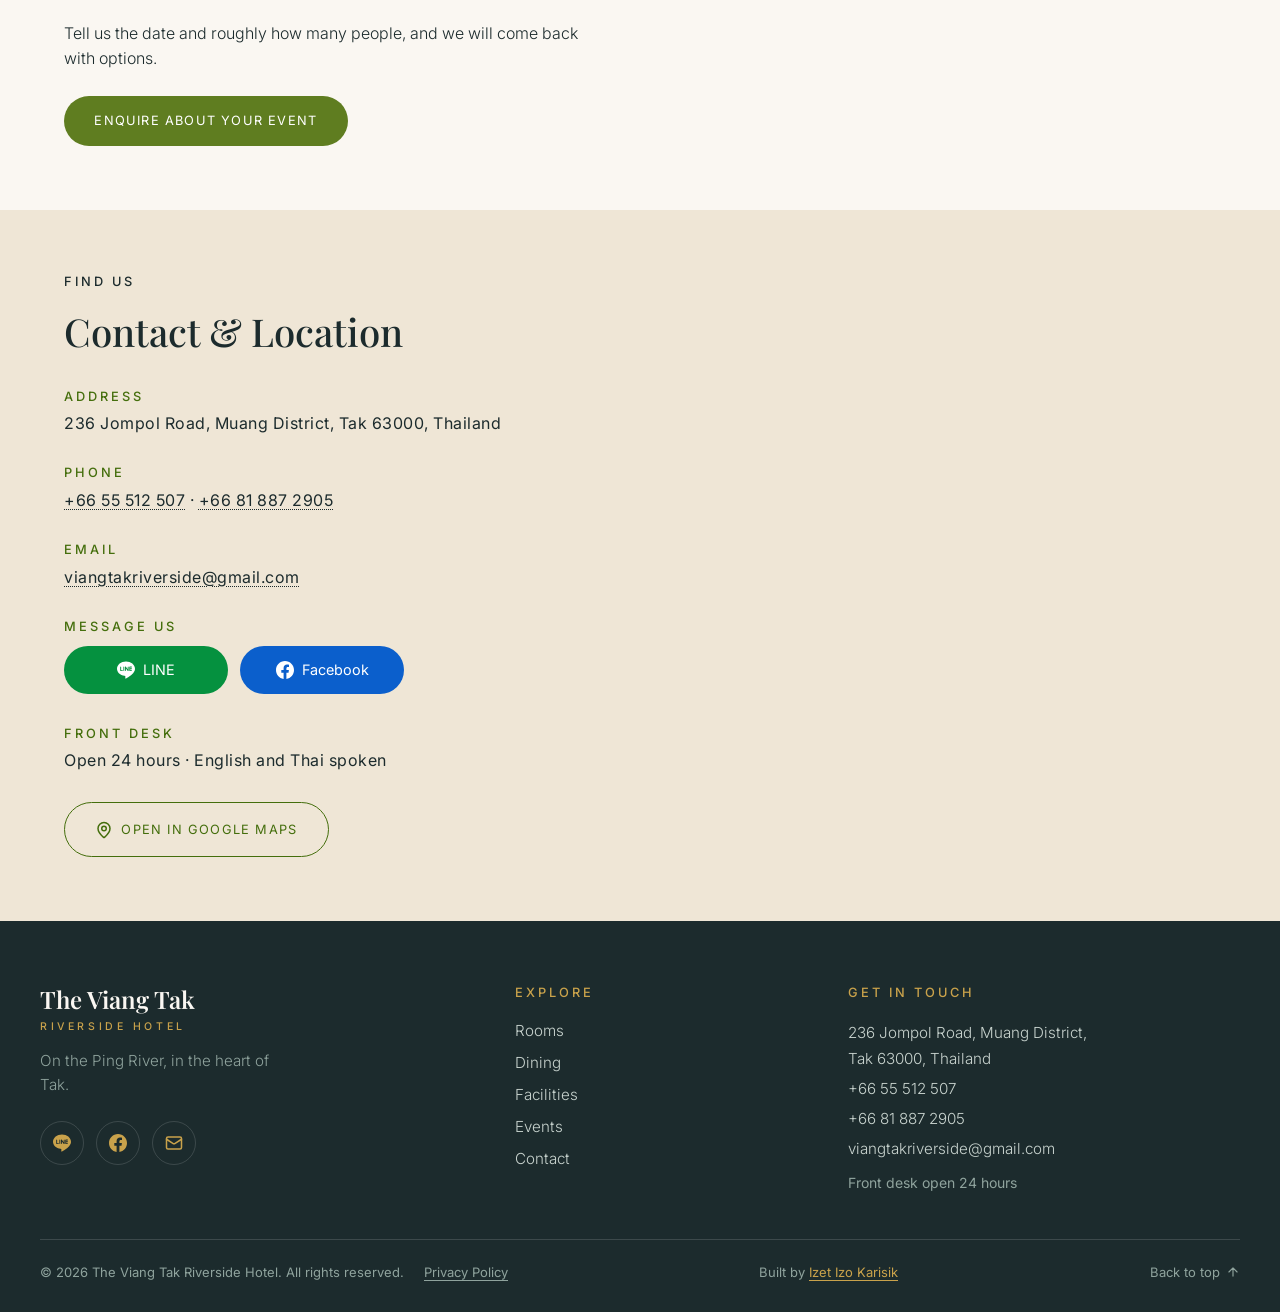
==== commit b78f21e2: "add pet" ====
--- a/index.html
+++ b/index.html
@@ -202,6 +202,7 @@
                             <li>EV Charging Station</li>
                             <li>Weddings, banquets &amp; meeting facilities</li>
                             <li>Free bicycles to explore the old town</li>
+                            <li>Pet-friendly rooms available</li>
                         </ul>
                     </div>
                     <div class="welcome-img-container">
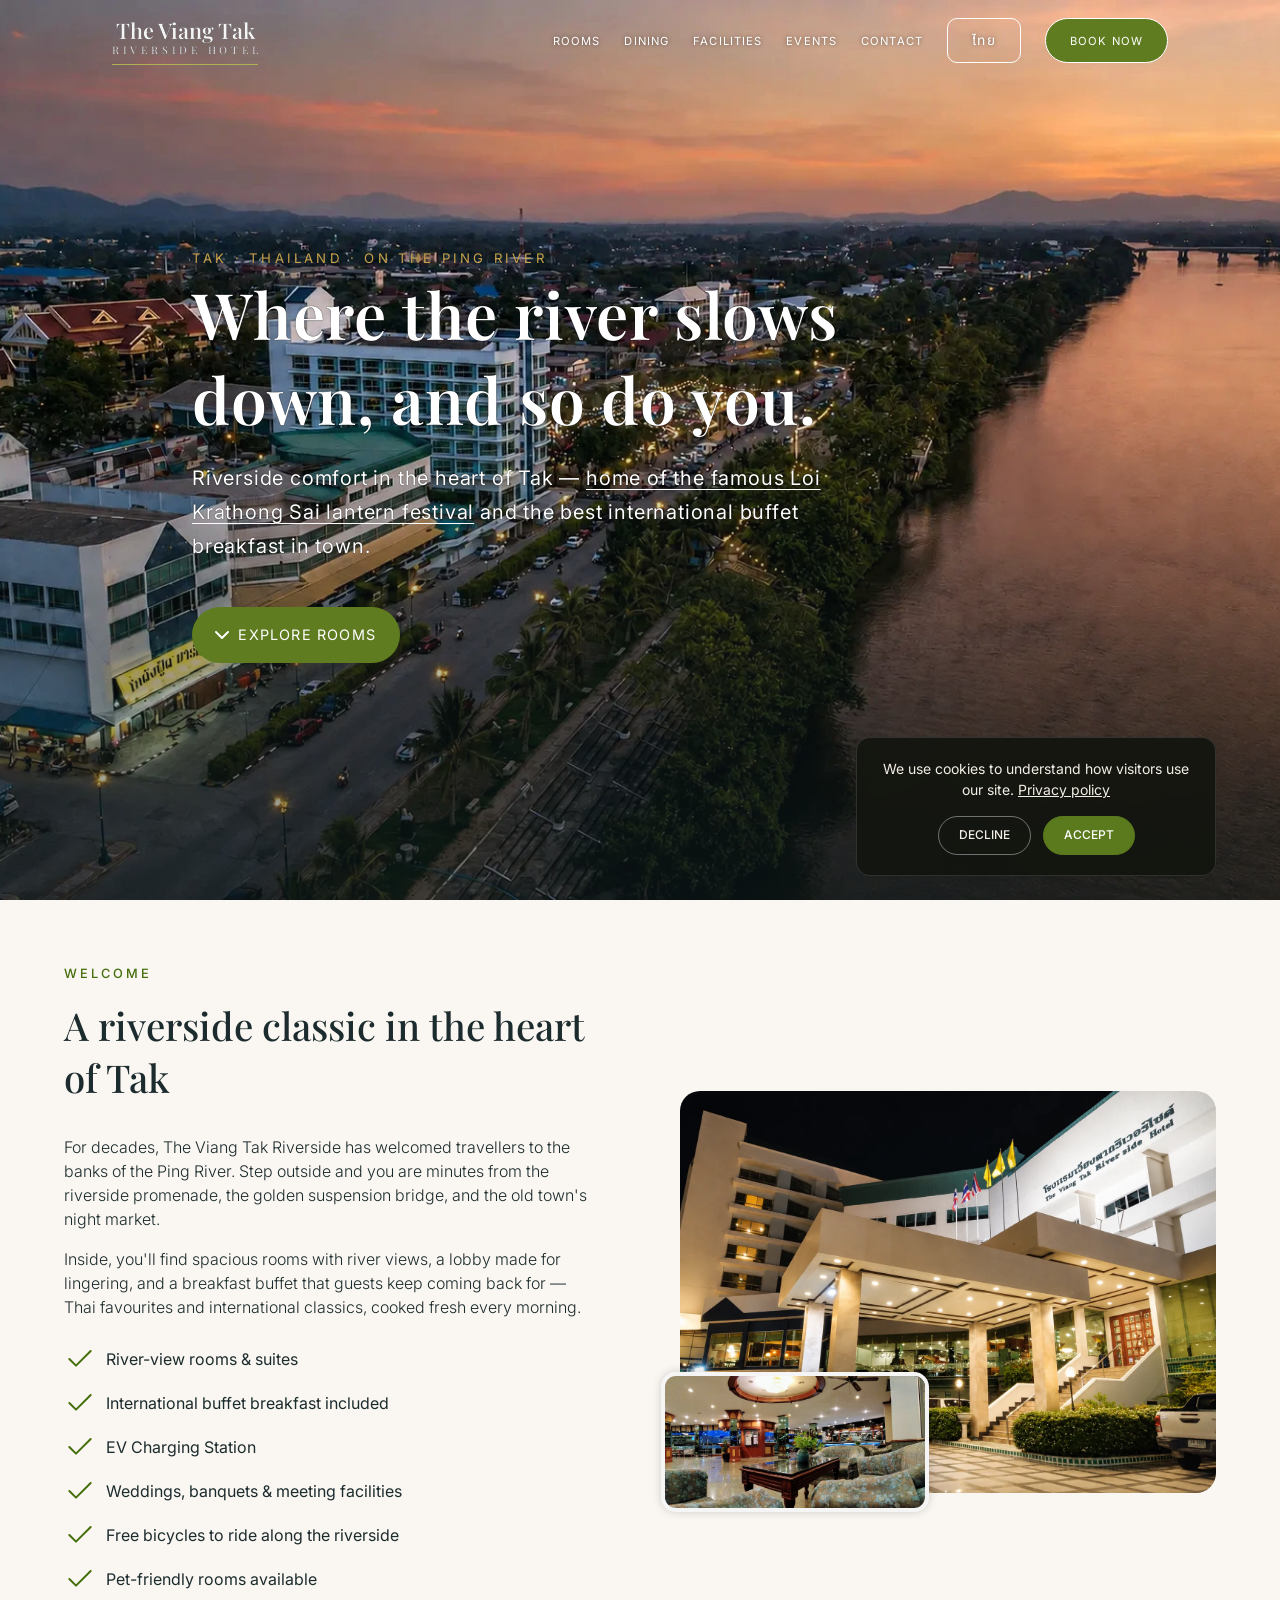
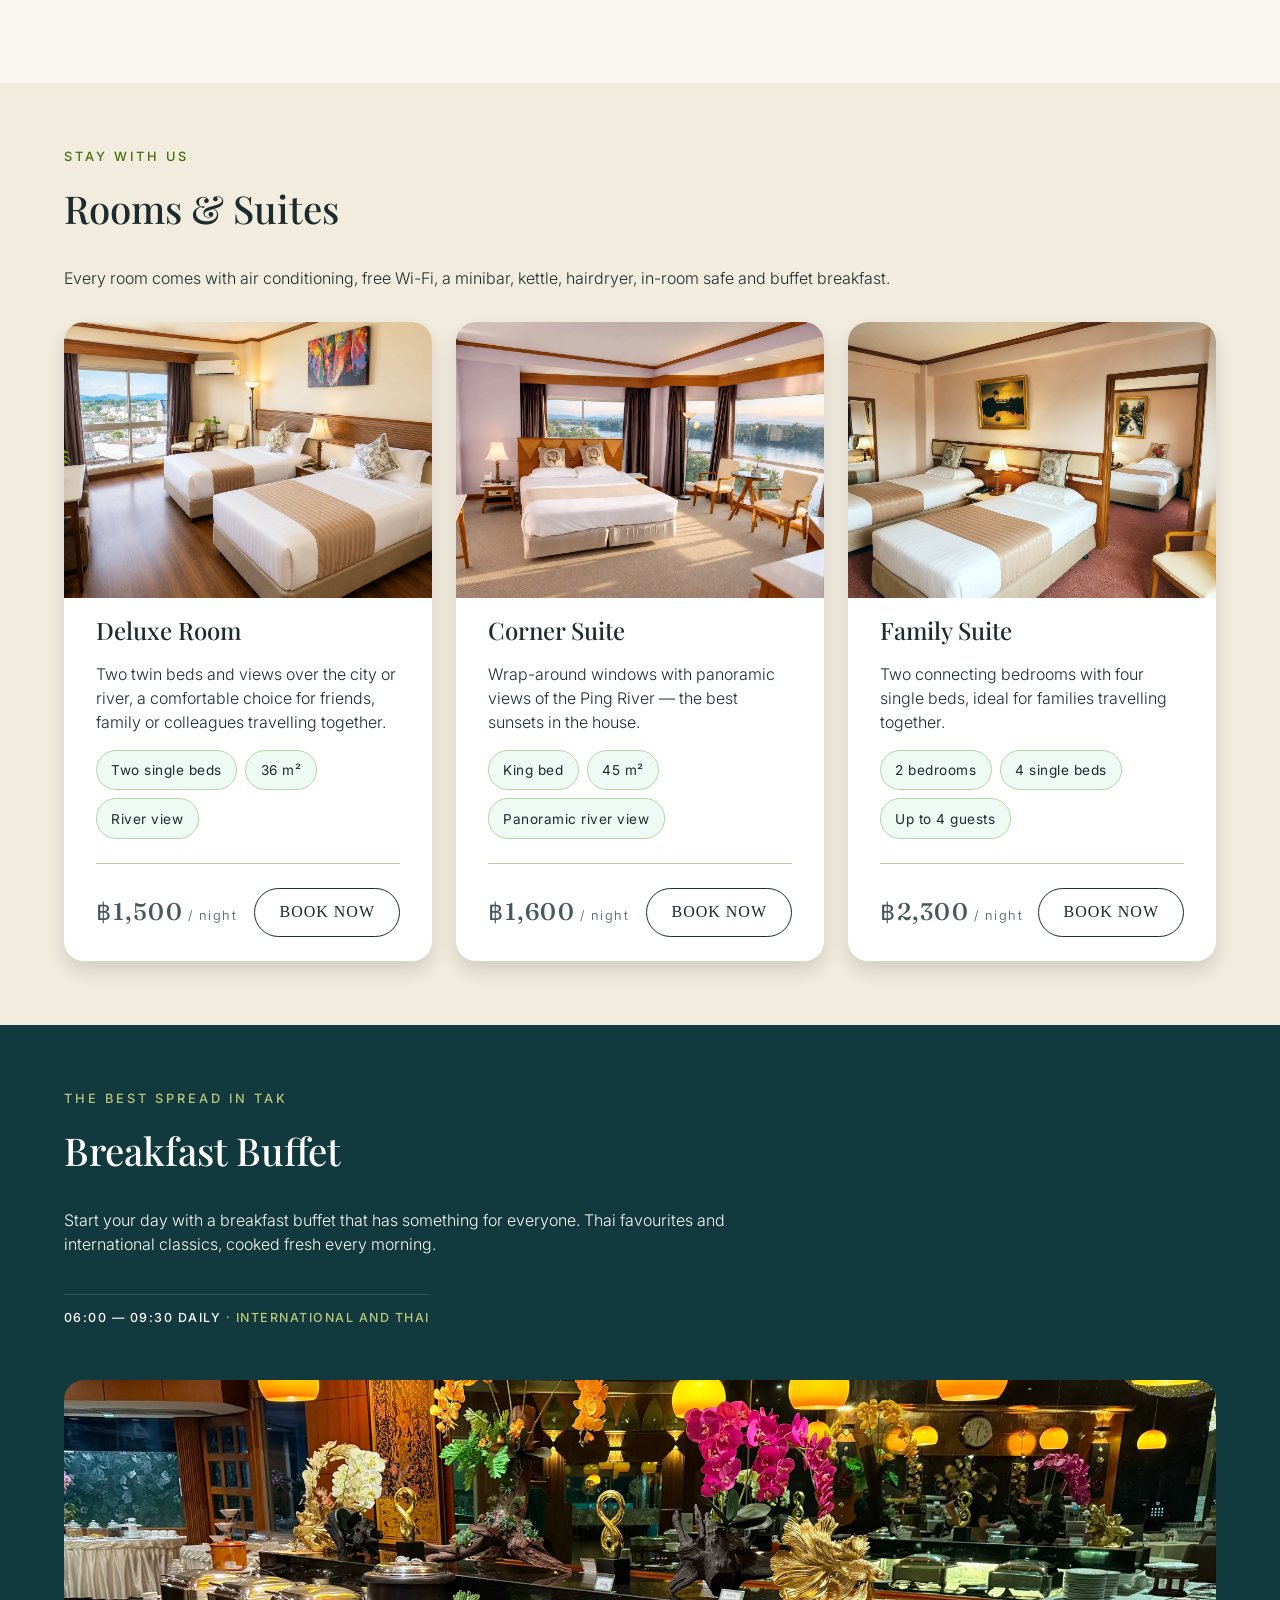
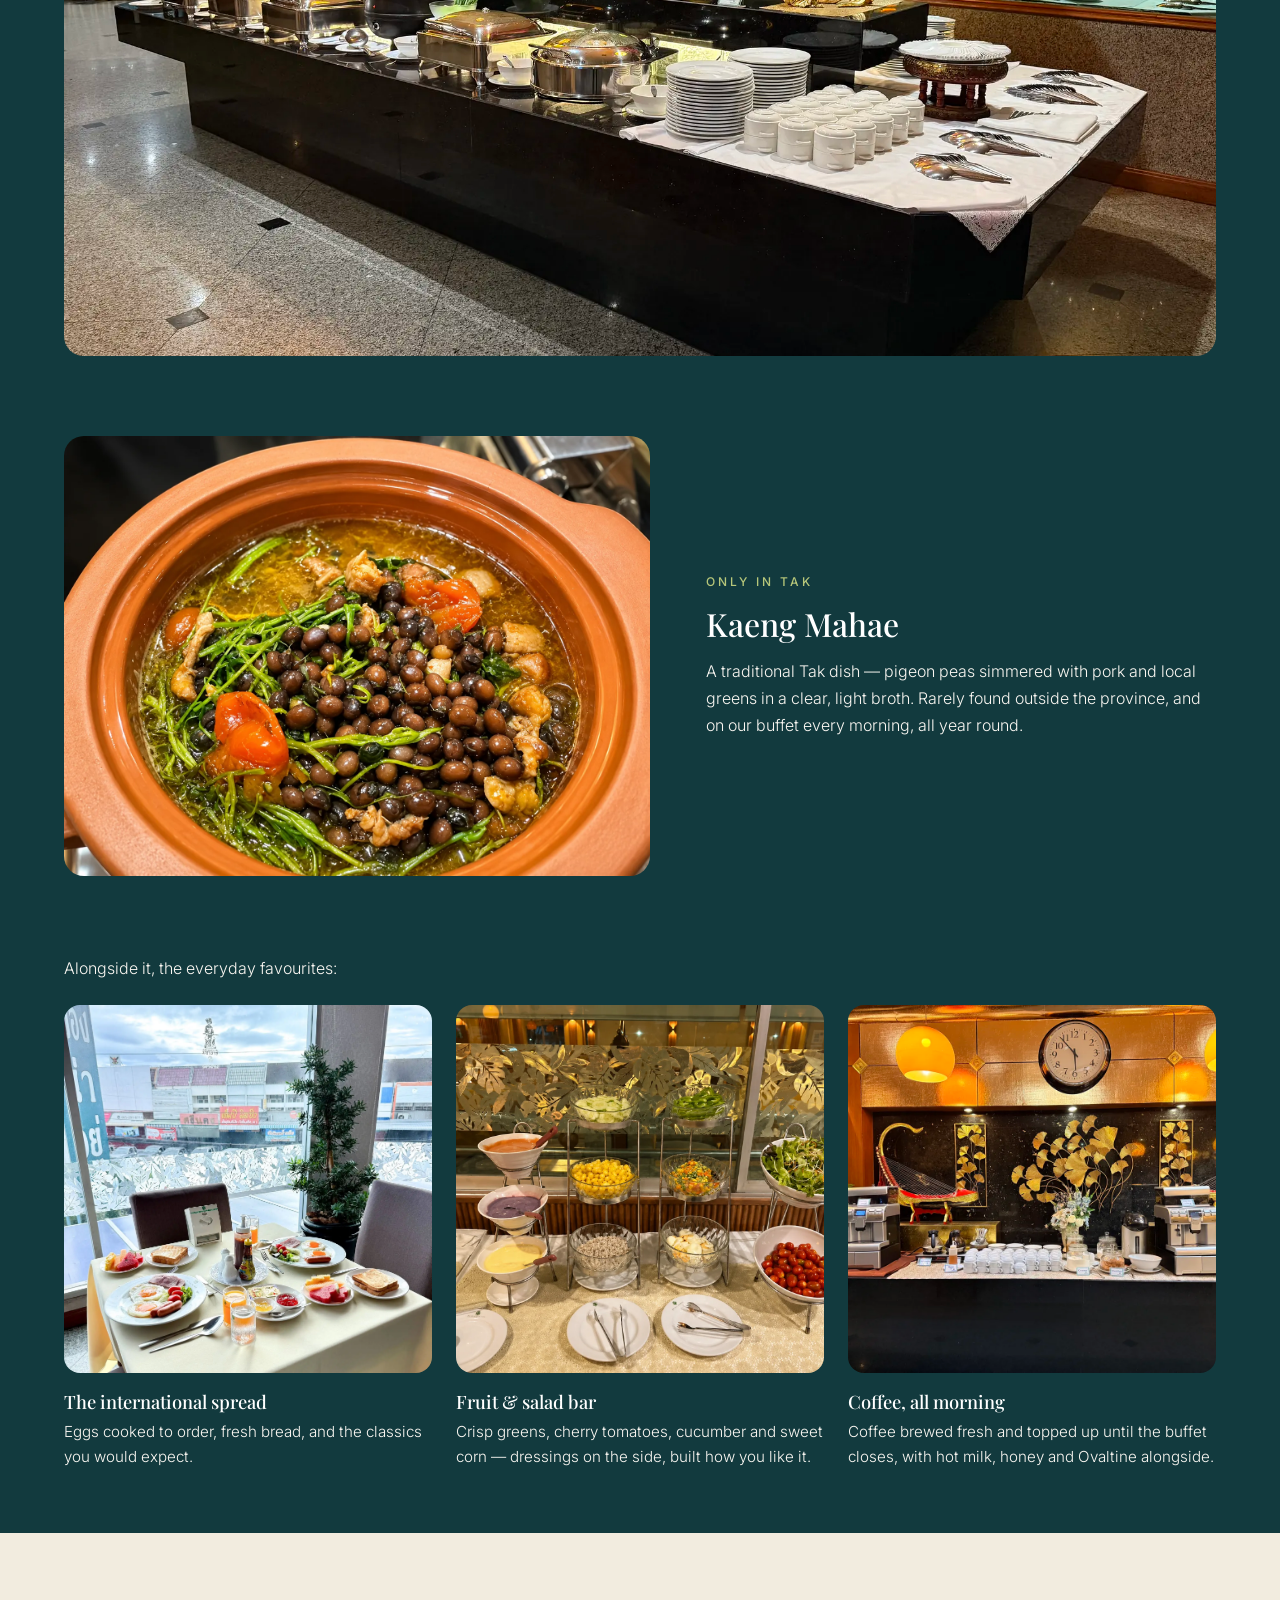
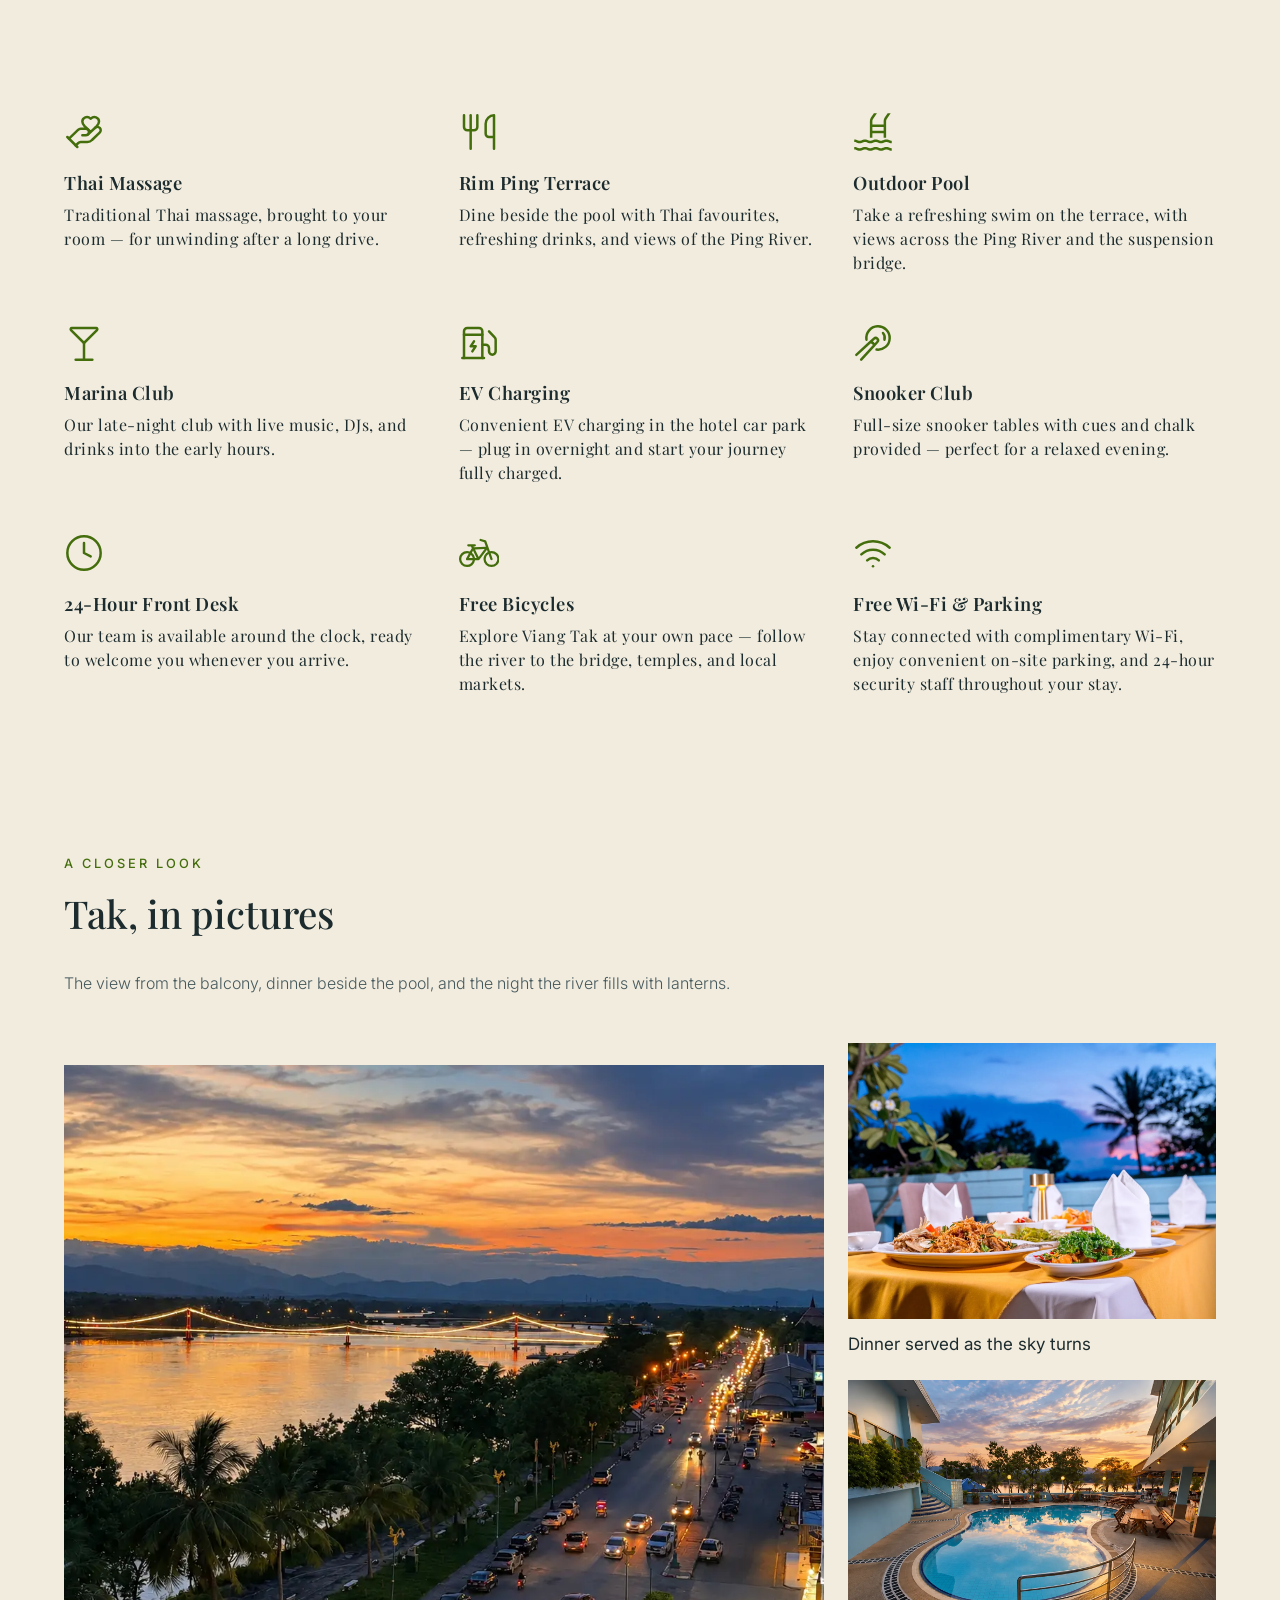
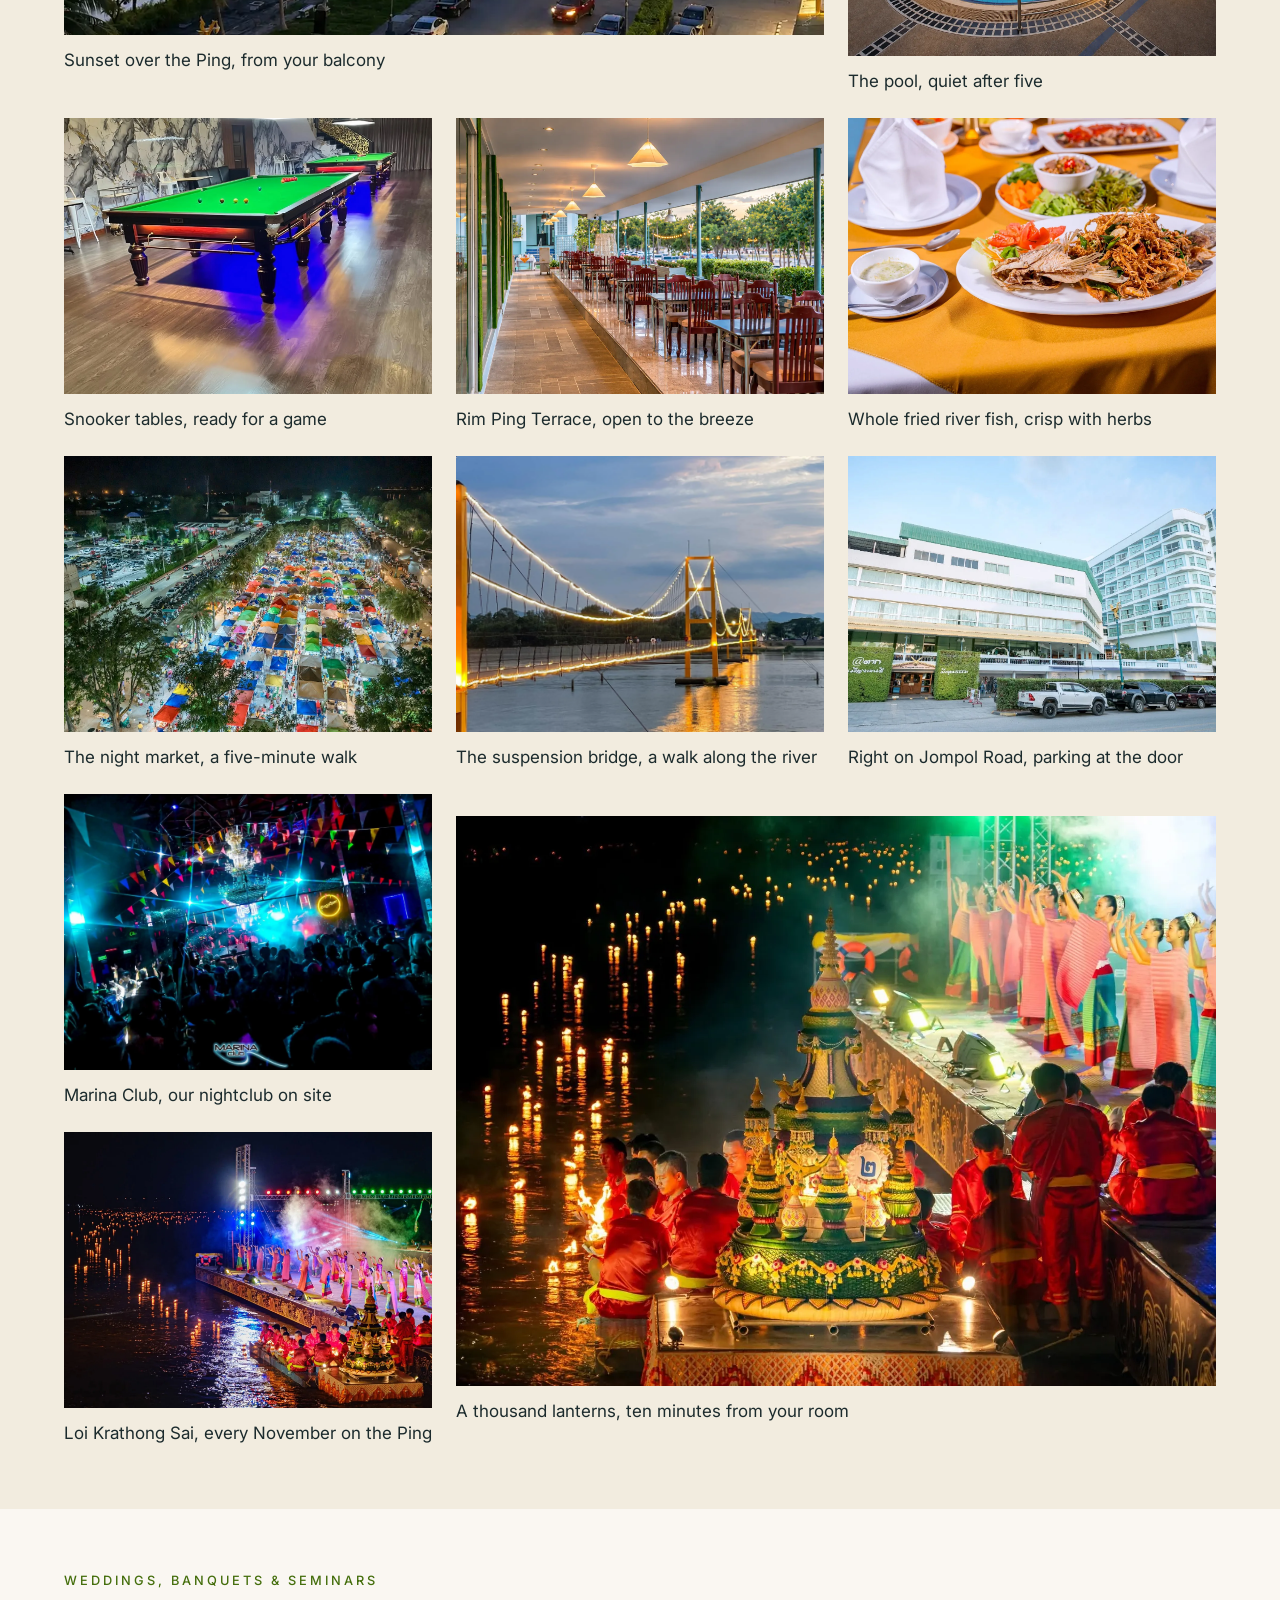
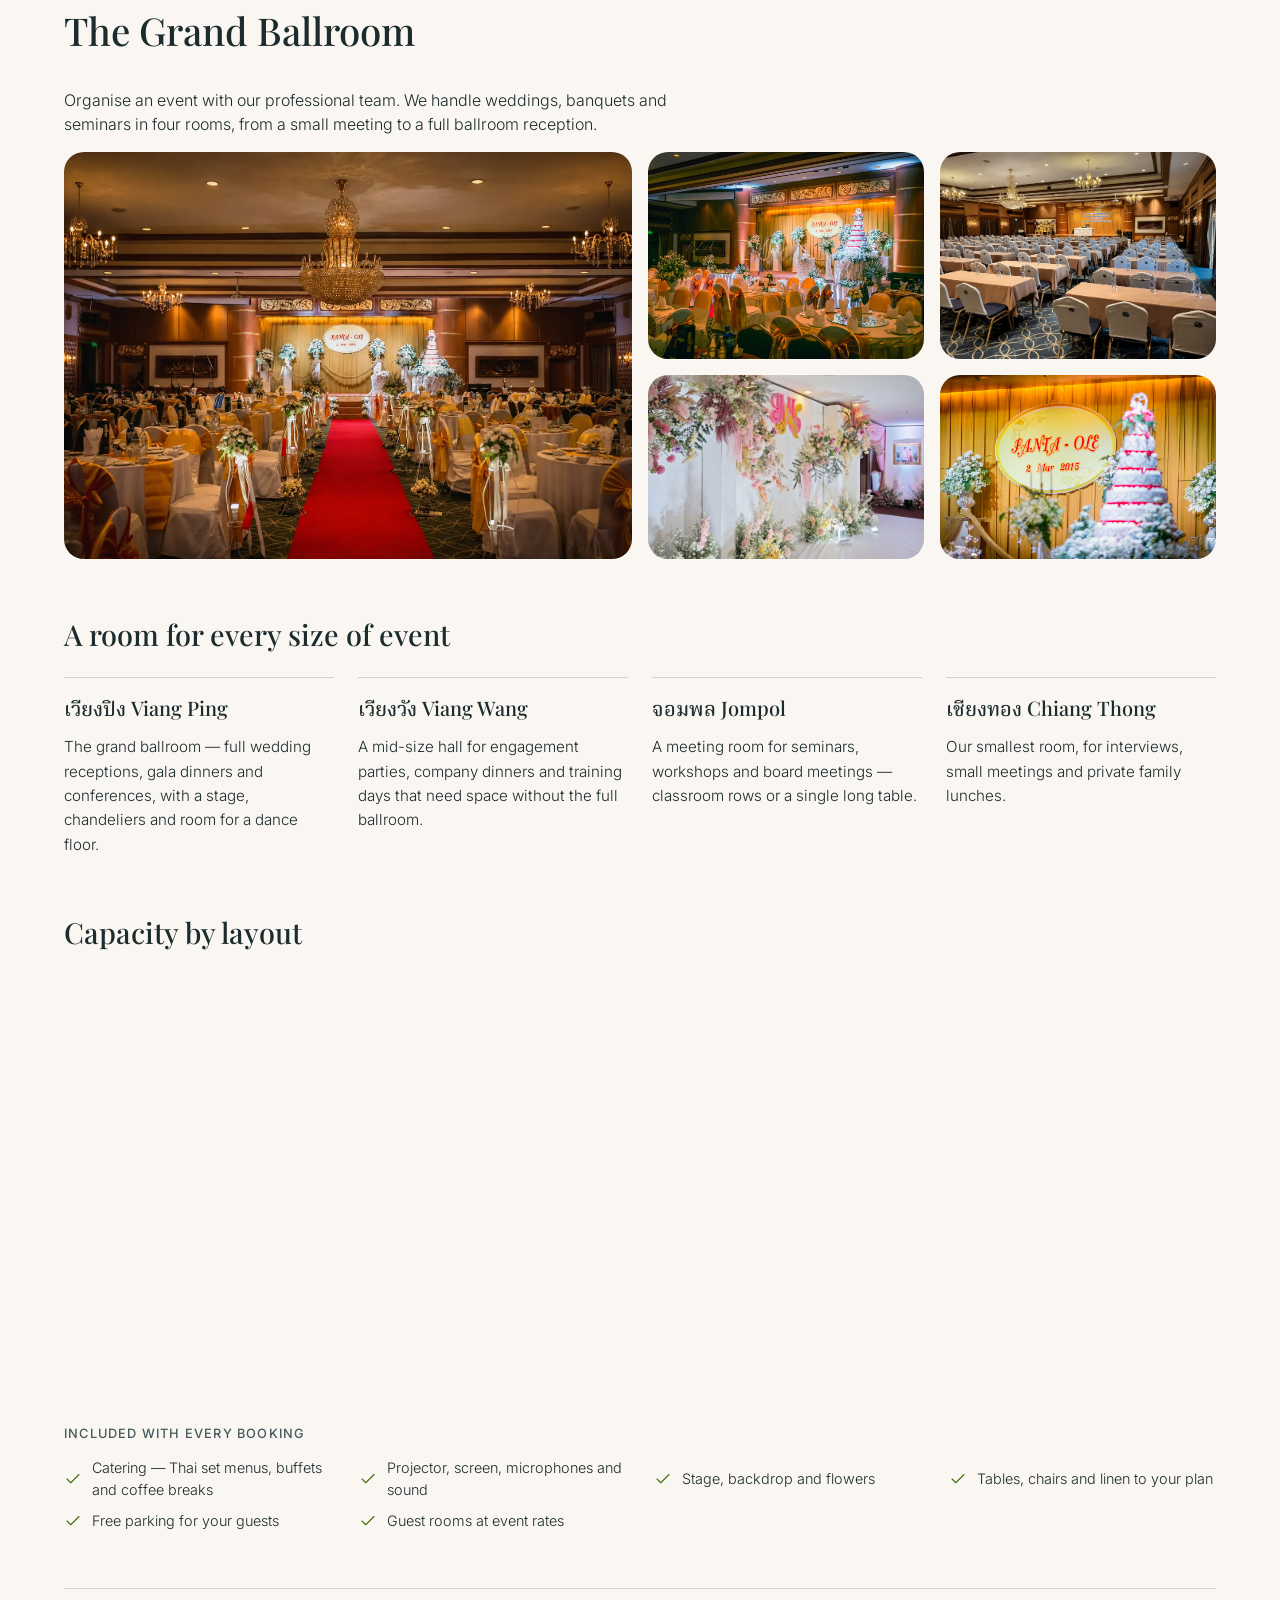
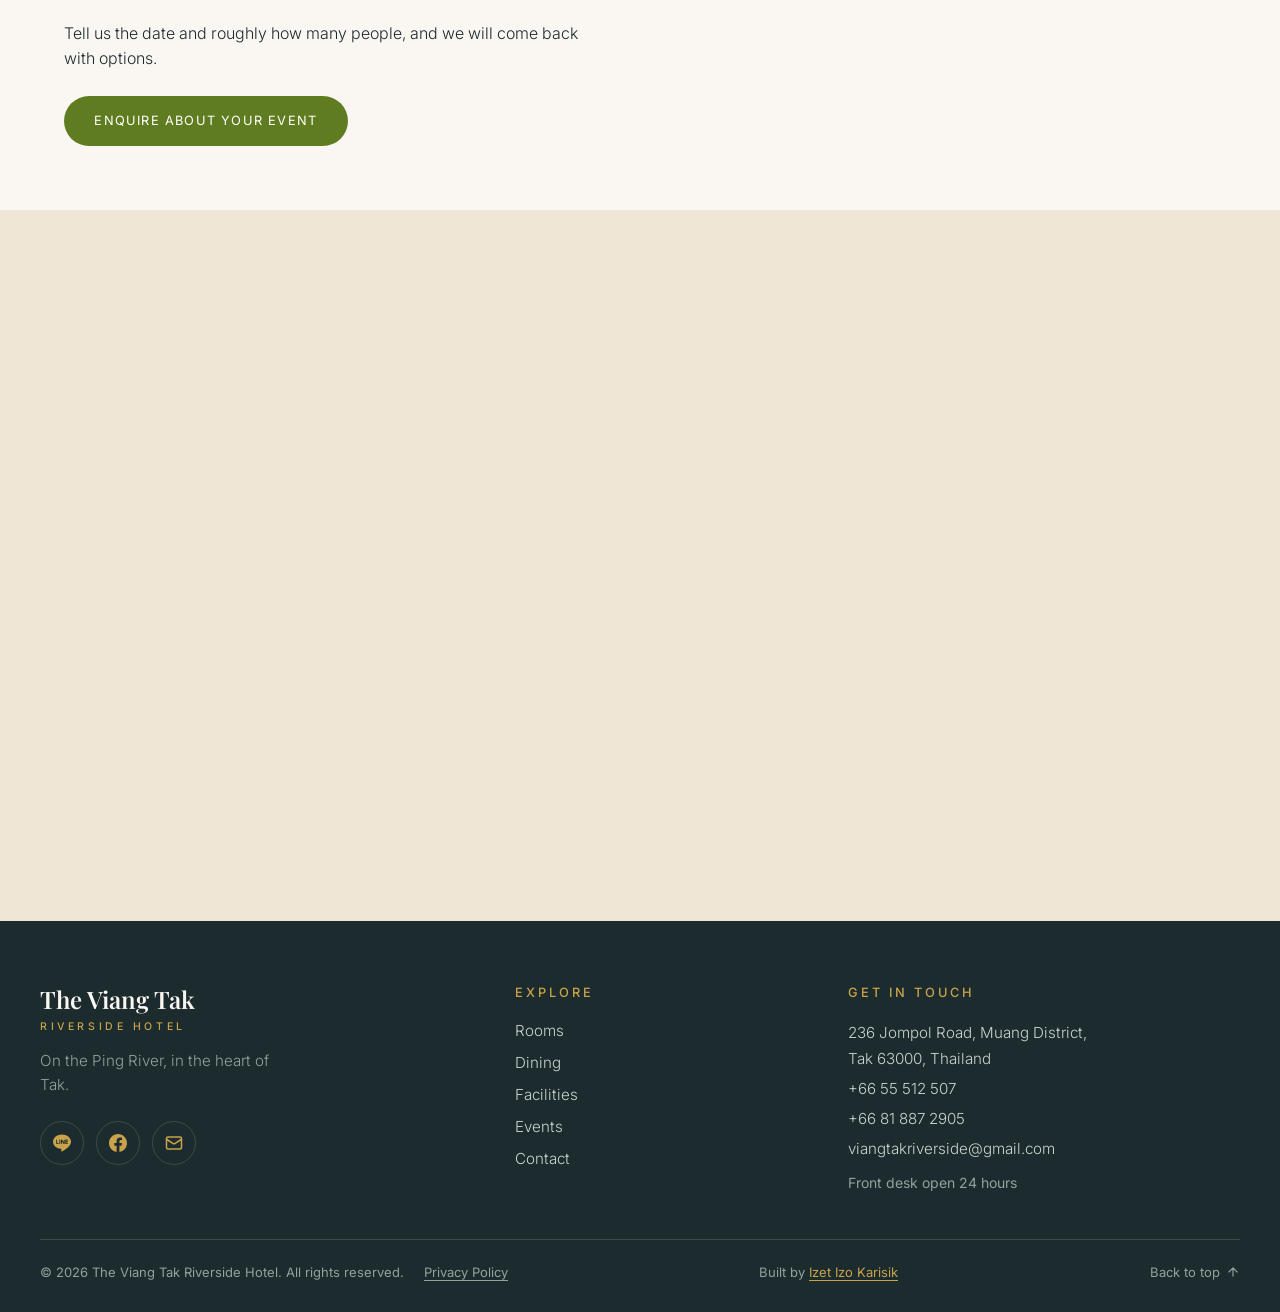
==== commit cdca5c59: "fix wording" ====
--- a/index.html
+++ b/index.html
@@ -201,7 +201,7 @@
                             <li>International buffet breakfast included</li>
                             <li>EV Charging Station</li>
                             <li>Weddings, banquets &amp; meeting facilities</li>
-                            <li>Free bicycles to explore the old town</li>
+                            <li>Free bicycles to ride along the riverside</li>
                             <li>Pet-friendly rooms available</li>
                         </ul>
                     </div>
